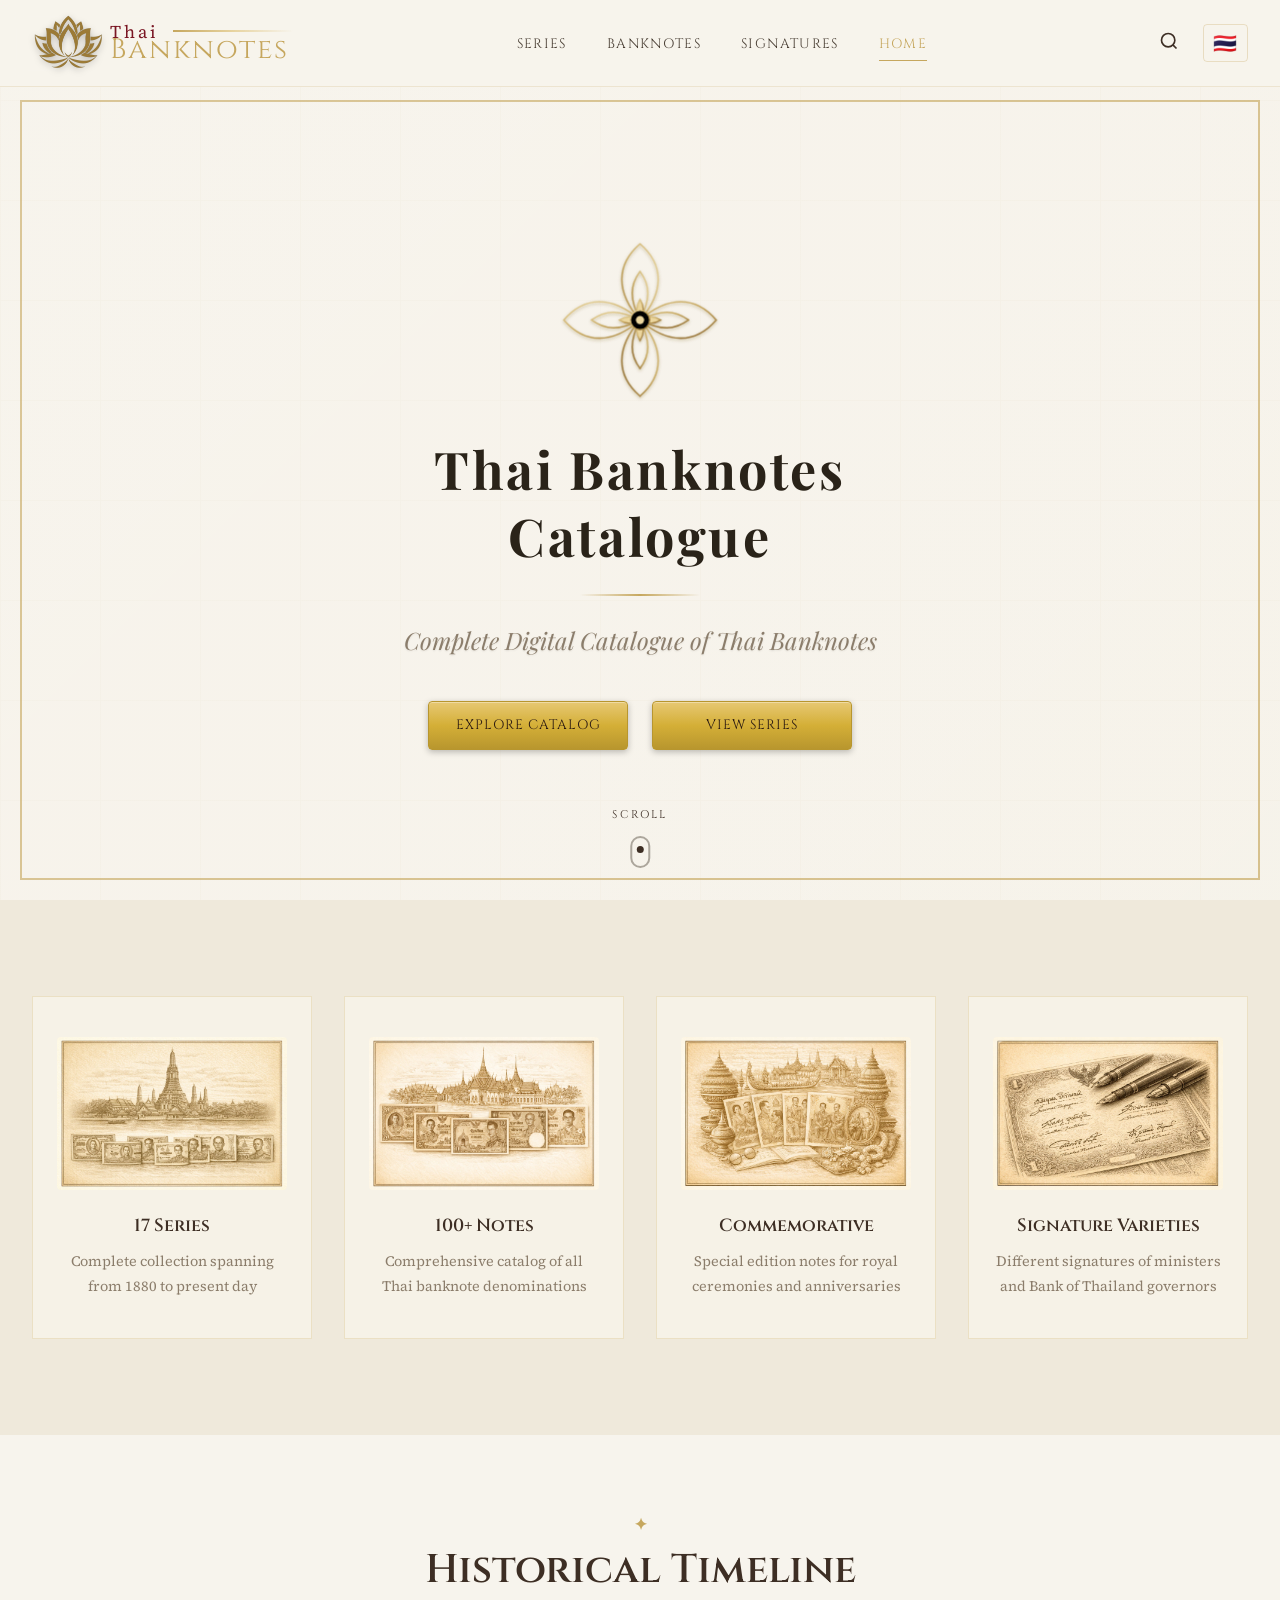
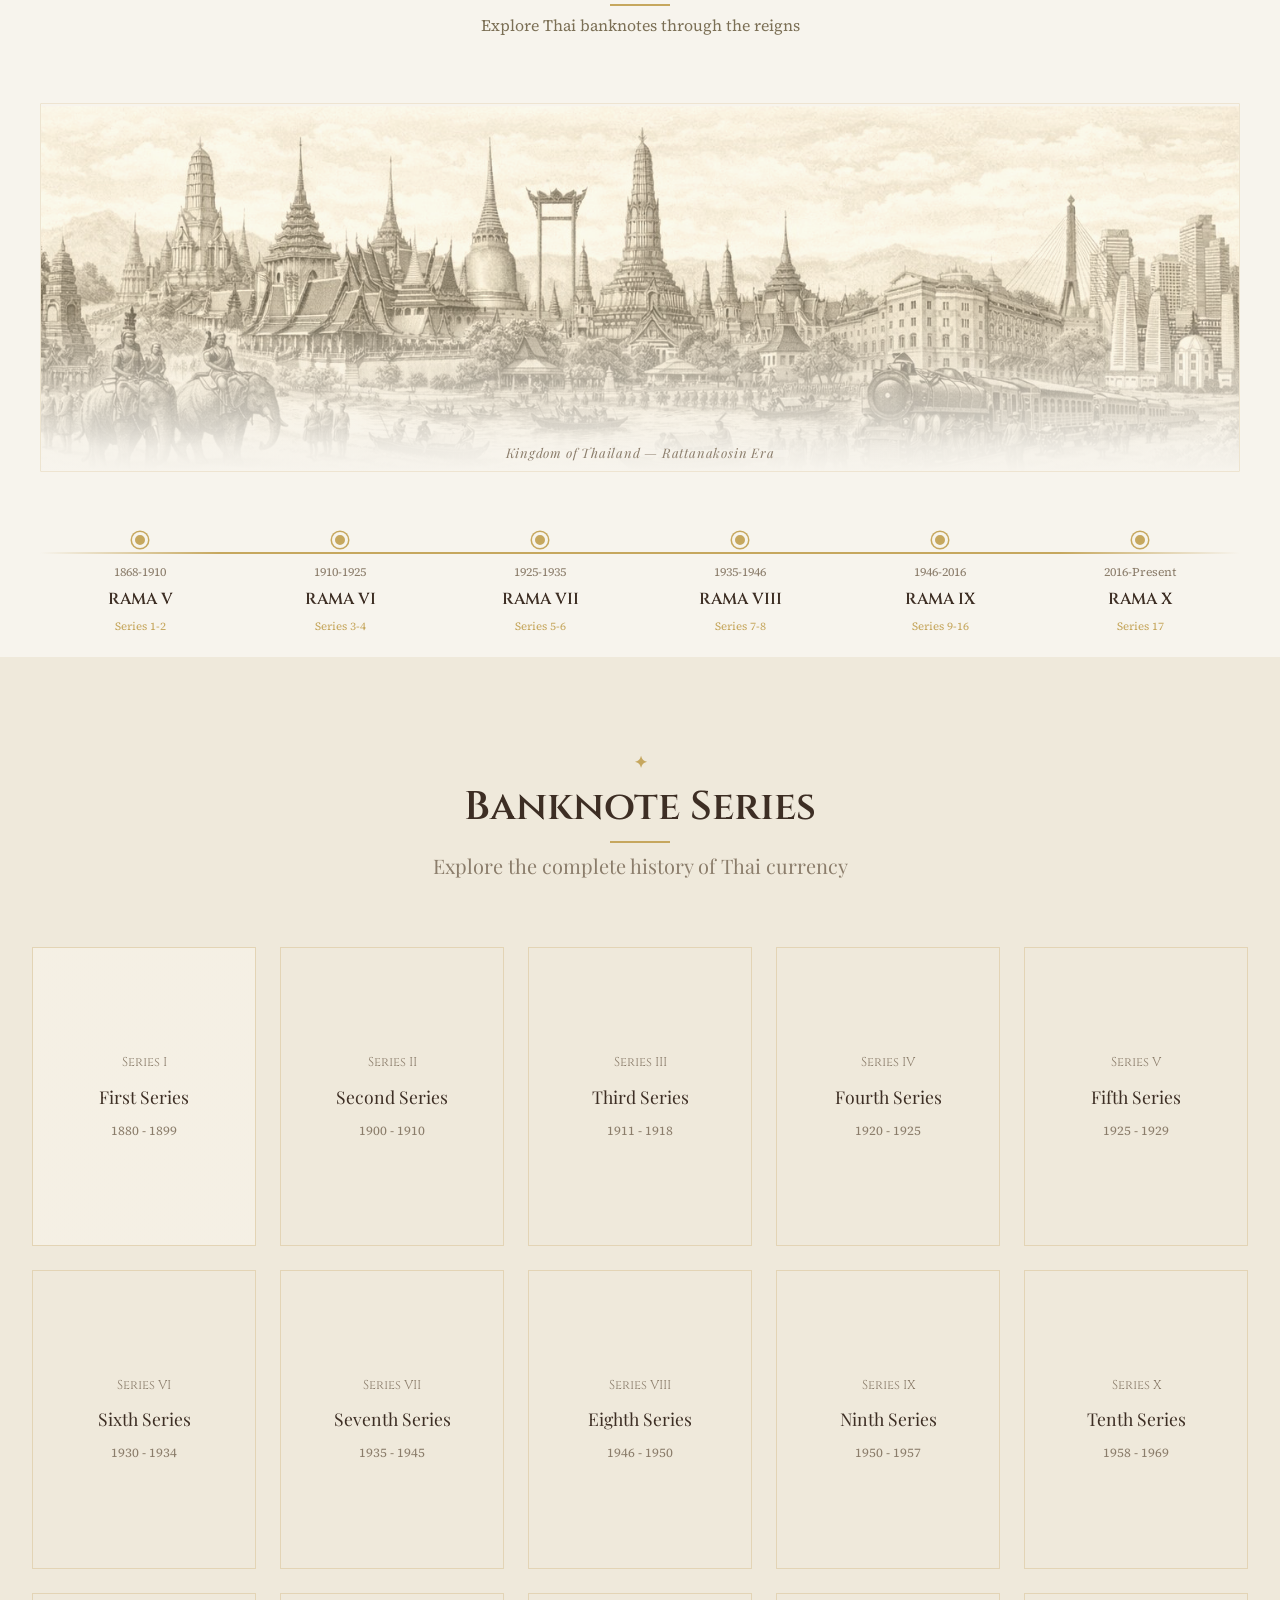
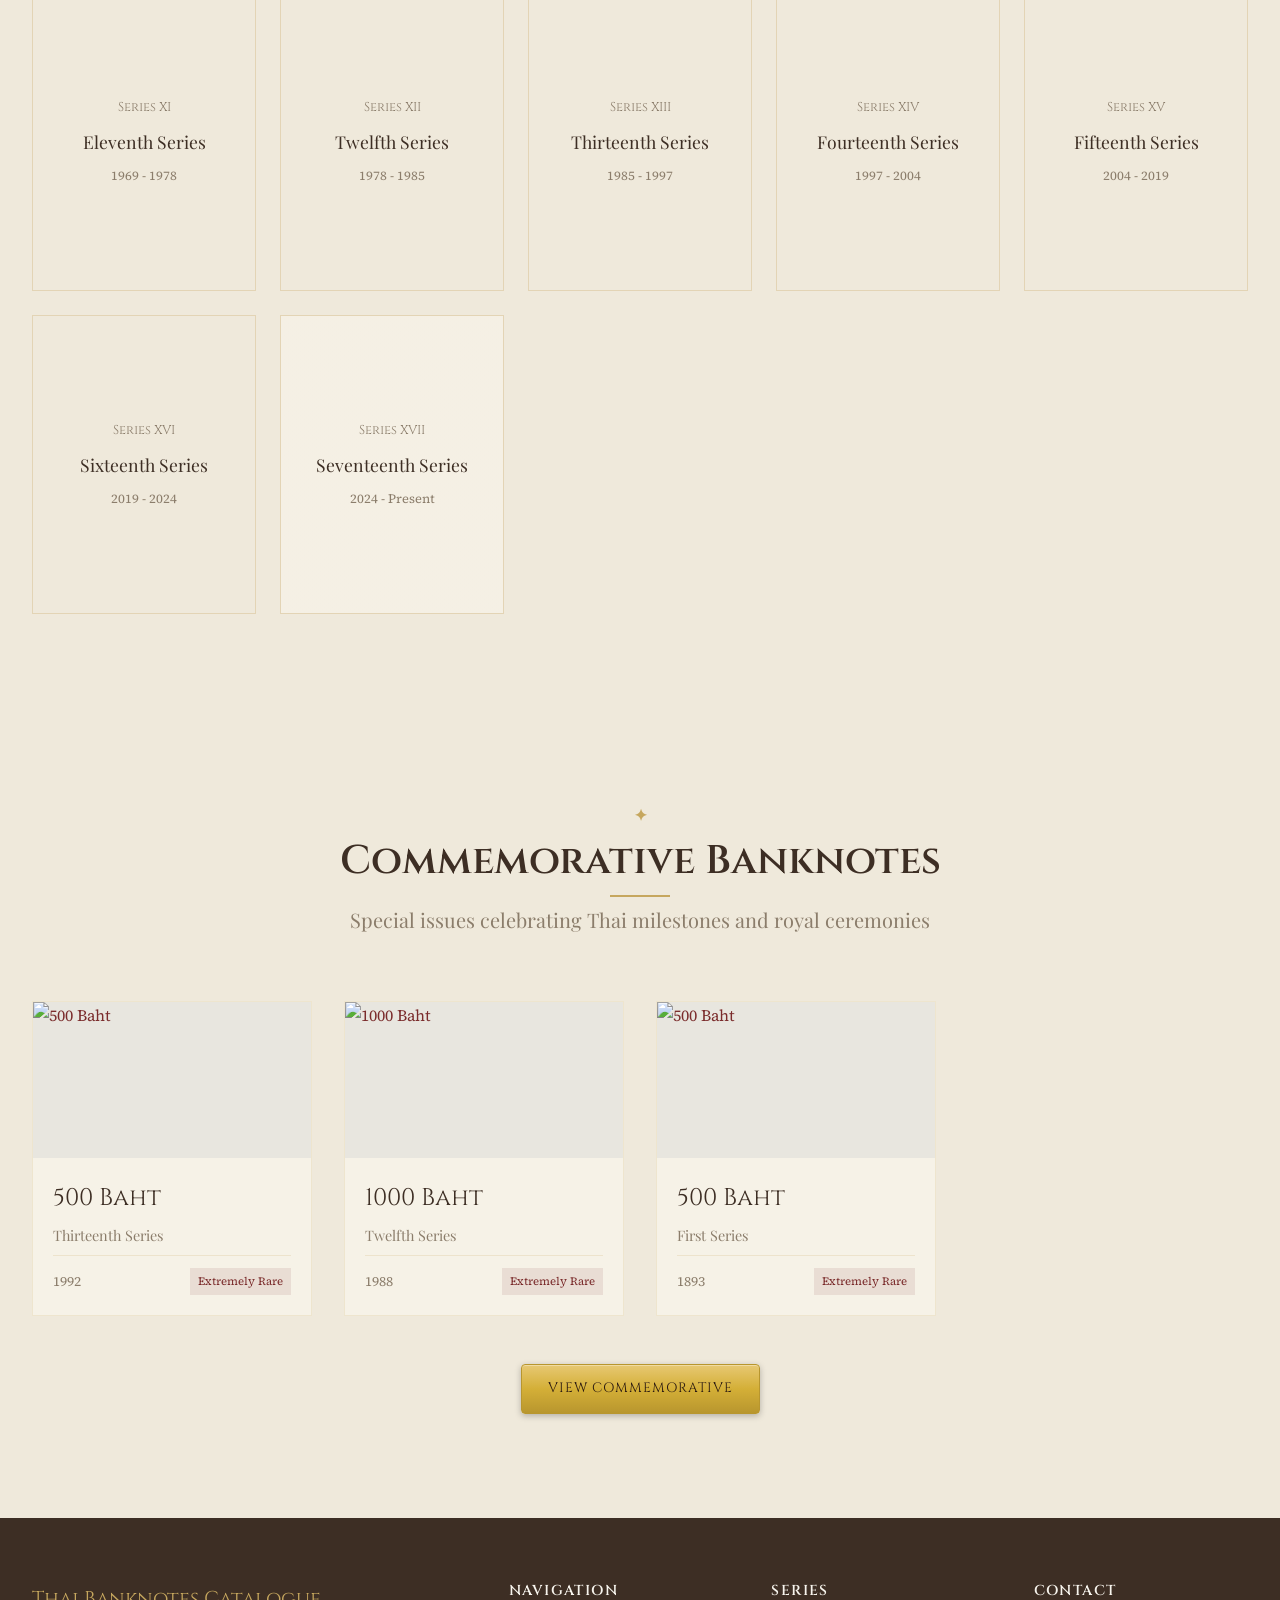
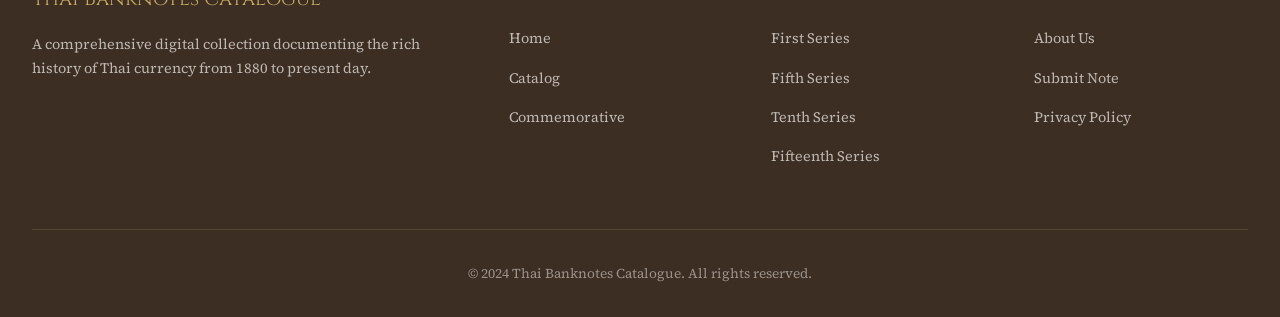
==== index.html @ c22a2160 "first commit" ====
<!DOCTYPE html>
<html lang="en">
<head>
  <meta charset="UTF-8">
  <meta name="viewport" content="width=device-width, initial-scale=1.0">
  <title>Thai Banknotes Catalogue | Premium Digital Collection</title>
  <meta name="description" content="Complete digital catalogue of Thai banknotes - from First Series to present. Museum-quality collection for collectors and enthusiasts.">
  
  <link rel="preconnect" href="https://fonts.googleapis.com">
  <link rel="preconnect" href="https://fonts.gstatic.com" crossorigin>
  <link href="https://fonts.googleapis.com/css2?family=Cinzel:wght@400;500;600;700&family=Playfair+Display:ital,wght@0,400;0,600;0,700;1,400&family=Source+Serif+Pro:wght@400;600&display=swap" rel="stylesheet">
  
  <link rel="stylesheet" href="css/main.css">
  <link rel="stylesheet" href="css/upgrades.css">
</head>
<body>
  <!-- Header -->
  <header id="header">
    <nav class="navbar">
      <a href="index.html" class="navbar__logo">
        <div class="brand">
          <img src="assets/images/lotus-logo.png" class="logo-img" alt="Thai Banknotes">
          <div class="logo-text">
            <div class="brand-top">
              <span>Thai</span>
              <span class="brand-line"></span>
            </div>
            <div class="brand-bottom">Banknotes</div>
          </div>
        </div>
      </a>
      <ul class="navbar__nav">
        <li><a href="catalog.html" class="navbar__link">Series</a></li>
        <li><a href="catalog.html" class="navbar__link">Banknotes</a></li>
        <li><a href="signature.html" class="navbar__link">Signatures</a></li>
        <li><a href="index.html" class="navbar__link active">Home</a></li>
      </ul>
      <div class="navbar__actions">
        <button class="navbar__search" id="searchBtn" aria-label="Search">
          <svg width="20" height="20" viewBox="0 0 24 24" fill="none" stroke="currentColor" stroke-width="2">
            <circle cx="11" cy="11" r="8"></circle>
            <path d="m21 21-4.35-4.35"></path>
          </svg>
        </button>
        <button class="navbar__lang" aria-label="Language">
          <span>🇹🇭</span>
        </button>
        <button class="navbar__hamburger" id="hamburger" aria-label="Menu">
          <span></span>
          <span></span>
          <span></span>
        </button>
      </div>
    </nav>
  </header>

  <!-- Hero Section -->
  <section class="hero">
    <div class="hero__border"></div>
    <div class="hero__pattern"></div>
    <div class="hero__overlay"></div>
    
    <div class="hero__content">
      <div class="hero__crown">
        <svg width="200" height="200" viewBox="0 0 260 260" xmlns="http://www.w3.org/2000/svg">

<defs>

<linearGradient id="gold" x1="0%" y1="0%" x2="100%" y2="100%">
<stop offset="0%" stop-color="#E6D29A"/>
<stop offset="50%" stop-color="#C6A75E"/>
<stop offset="100%" stop-color="#8E6A2F"/>
</linearGradient>

<filter id="shadow">
<feDropShadow dx="0" dy="2" stdDeviation="2" flood-color="#6d5220" flood-opacity="0.35"/>
</filter>

<style>
.orn{
stroke:url(#gold);
stroke-width:2.2;
fill:none;
stroke-linecap:round;
}

.petal{
stroke:url(#gold);
stroke-width:1.8;
fill:#EBD69F;
}
</style>

</defs>

<g filter="url(#shadow)">

<!-- горизонтальный орнамент -->
<g class="orn">

<path d="M20 130
C50 95 90 95 130 130
C170 165 210 165 240 130"/>

<path d="M20 130
C50 165 90 165 130 130
C170 95 210 95 240 130"/>

<path d="M60 130
C80 115 100 115 130 130
C160 145 180 145 200 130"/>

<path d="M60 130
C80 145 100 145 130 130
C160 115 180 115 200 130"/>

</g>

<!-- вертикальный орнамент -->
<g class="orn" transform="rotate(90 130 130)">

<path d="M20 130
C50 95 90 95 130 130
C170 165 210 165 240 130"/>

<path d="M20 130
C50 165 90 165 130 130
C170 95 210 95 240 130"/>

<path d="M60 130
C80 115 100 115 130 130
C160 145 180 145 200 130"/>

<path d="M60 130
C80 145 100 145 130 130
C160 115 180 115 200 130"/>

</g>

<!-- лепестки -->
<g class="petal">

<!-- верх -->
<path d="M130 100
C124 110 124 120 130 128
C136 120 136 110 130 100Z"/>

<!-- низ -->
<path d="M130 160
C124 150 124 140 130 132
C136 140 136 150 130 160Z"/>

<!-- левый -->
<path d="M100 130
C110 124 120 124 128 130
C120 136 110 136 100 130Z"/>

<!-- правый -->
<path d="M160 130
C150 124 140 124 132 130
C140 136 150 136 160 130Z"/>

</g>

<!-- центральный медальон -->
<circle cx="130" cy="130" r="14" stroke="url(#gold)" stroke-width="2"/>
<circle cx="130" cy="130" r="6" fill="#EBD69F"/>

</g>

</svg>
      </div>
      <h1 class="hero__title">Thai Banknotes<br>Catalogue</h1>
      <div class="hero__divider"></div>
      <p class="hero__subtitle">Complete Digital Catalogue of Thai Banknotes</p>
      <div class="hero__cta">
        <a href="catalog.html" class="btn">Explore Catalog</a>
        <a href="#series" class="btn">View Series</a>
      </div>
    </div>
    
    <div class="hero__scroll">
      <span>SCROLL</span>
      <div class="hero__scroll-dot"></div>
    </div>
  </section>

  <!-- Features Section -->
  <section class="features">
    <div class="container">
      <div class="features__grid">
        <div class="feature-card fade-in">
          <img src="assets/images/feature-series.png" alt="17 Series" class="feature-card__image">
          <h3 class="feature-card__title">17 Series</h3>
          <p class="feature-card__text">Complete collection spanning from 1880 to present day</p>
        </div>
        <div class="feature-card fade-in stagger-1">
          <img src="assets/images/feature-notes.png" alt="100+ Notes" class="feature-card__image">
          <h3 class="feature-card__title">100+ Notes</h3>
          <p class="feature-card__text">Comprehensive catalog of all Thai banknote denominations</p>
        </div>
        <div class="feature-card fade-in stagger-2">
          <img src="assets/images/feature-commemorative.png" alt="Commemorative" class="feature-card__image">
          <h3 class="feature-card__title">Commemorative</h3>
          <p class="feature-card__text">Special edition notes for royal ceremonies and anniversaries</p>
        </div>
        <div class="feature-card fade-in stagger-3">
          <img src="assets/images/feature-signature.png" alt="Signature Varieties" class="feature-card__image">
          <h3 class="feature-card__title">Signature Varieties</h3>
          <p class="feature-card__text">Different signatures of ministers and Bank of Thailand governors</p>
        </div>
      </div>
    </div>
  </section>

  <!-- Timeline Section -->
  <section class="timeline-section" id="timeline">
    <div class="container">
      <div class="section__header">
        <h2 class="section__title section__title--ornament">Historical Timeline</h2>
        <p class="timeline-subtitle">Explore Thai banknotes through the reigns</p>
      </div>
      
      <div class="timeline-wrapper">
        <div class="timeline-panorama">
          <img src="assets/images/timeline-panorama.png" alt="Historical panorama of Thailand">
          <div class="timeline-panorama__fade"></div>
          <p class="timeline-panorama__caption">Kingdom of Thailand — Rattanakosin Era</p>
        </div>
        
        <div class="timeline-box">
          <div class="timeline-line"></div>
          
          <div class="timeline-items">
            <a href="catalog.html?era=rama-v" class="timeline-era">
              <span class="timeline-dot"></span>
              <span class="timeline-years">1868-1910</span>
              <span class="timeline-title">RAMA V</span>
              <span class="timeline-series">Series 1-2</span>
            </a>
            <a href="catalog.html?era=rama-vi" class="timeline-era">
              <span class="timeline-dot"></span>
              <span class="timeline-years">1910-1925</span>
              <span class="timeline-title">RAMA VI</span>
              <span class="timeline-series">Series 3-4</span>
            </a>
            <a href="catalog.html?era=rama-vii" class="timeline-era">
              <span class="timeline-dot"></span>
              <span class="timeline-years">1925-1935</span>
              <span class="timeline-title">RAMA VII</span>
              <span class="timeline-series">Series 5-6</span>
            </a>
            <a href="catalog.html?era=rama-viii" class="timeline-era">
              <span class="timeline-dot"></span>
              <span class="timeline-years">1935-1946</span>
              <span class="timeline-title">RAMA VIII</span>
              <span class="timeline-series">Series 7-8</span>
            </a>
            <a href="catalog.html?era=rama-ix" class="timeline-era">
              <span class="timeline-dot"></span>
              <span class="timeline-years">1946-2016</span>
              <span class="timeline-title">RAMA IX</span>
              <span class="timeline-series">Series 9-16</span>
            </a>
            <a href="catalog.html?era=rama-x" class="timeline-era">
              <span class="timeline-dot"></span>
              <span class="timeline-years">2016-Present</span>
              <span class="timeline-title">RAMA X</span>
              <span class="timeline-series">Series 17</span>
            </a>
          </div>
        </div>
      </div>
    </div>
  </section>

  <!-- Series Section -->
  <section class="series-section" id="series">
    <div class="container">
      <div class="section__header">
        <h2 class="section__title section__title--ornament">Banknote Series</h2>
        <p class="section__subtitle">Explore the complete history of Thai currency</p>
      </div>
      
      <div class="series-grid">
        <a href="catalog.html?series=first" class="series-card series-i fade-in">
          <div class="series-card__number">Series I</div>
          <div class="series-card__title">First Series</div>
          <div class="series-card__year">1880 - 1899</div>
        </a>
        <a href="catalog.html?series=second" class="series-card series-ii fade-in stagger-1">
          <div class="series-card__number">Series II</div>
          <div class="series-card__title">Second Series</div>
          <div class="series-card__year">1900 - 1910</div>
        </a>
        <a href="catalog.html?series=third" class="series-card series-iii fade-in stagger-2">
          <div class="series-card__number">Series III</div>
          <div class="series-card__title">Third Series</div>
          <div class="series-card__year">1911 - 1918</div>
        </a>
        <a href="catalog.html?series=fourth" class="series-card series-iv fade-in stagger-3">
          <div class="series-card__number">Series IV</div>
          <div class="series-card__title">Fourth Series</div>
          <div class="series-card__year">1920 - 1925</div>
        </a>
        <a href="catalog.html?series=fifth" class="series-card series-v fade-in stagger-4">
          <div class="series-card__number">Series V</div>
          <div class="series-card__title">Fifth Series</div>
          <div class="series-card__year">1925 - 1929</div>
        </a>
        <a href="catalog.html?series=sixth" class="series-card series-vi fade-in">
          <div class="series-card__number">Series VI</div>
          <div class="series-card__title">Sixth Series</div>
          <div class="series-card__year">1930 - 1934</div>
        </a>
        <a href="catalog.html?series=seventh" class="series-card series-vii fade-in stagger-1">
          <div class="series-card__number">Series VII</div>
          <div class="series-card__title">Seventh Series</div>
          <div class="series-card__year">1935 - 1945</div>
        </a>
        <a href="catalog.html?series=eighth" class="series-card series-viii fade-in stagger-2">
          <div class="series-card__number">Series VIII</div>
          <div class="series-card__title">Eighth Series</div>
          <div class="series-card__year">1946 - 1950</div>
        </a>
        <a href="catalog.html?series=ninth" class="series-card series-ix fade-in stagger-3">
          <div class="series-card__number">Series IX</div>
          <div class="series-card__title">Ninth Series</div>
          <div class="series-card__year">1950 - 1957</div>
        </a>
        <a href="catalog.html?series=tenth" class="series-card series-x fade-in stagger-4">
          <div class="series-card__number">Series X</div>
          <div class="series-card__title">Tenth Series</div>
          <div class="series-card__year">1958 - 1969</div>
        </a>
        <a href="catalog.html?series=eleventh" class="series-card series-xi fade-in">
          <div class="series-card__number">Series XI</div>
          <div class="series-card__title">Eleventh Series</div>
          <div class="series-card__year">1969 - 1978</div>
        </a>
        <a href="catalog.html?series=twelfth" class="series-card series-xii fade-in stagger-1">
          <div class="series-card__number">Series XII</div>
          <div class="series-card__title">Twelfth Series</div>
          <div class="series-card__year">1978 - 1985</div>
        </a>
        <a href="catalog.html?series=thirteenth" class="series-card series-xiii fade-in stagger-2">
          <div class="series-card__number">Series XIII</div>
          <div class="series-card__title">Thirteenth Series</div>
          <div class="series-card__year">1985 - 1997</div>
        </a>
        <a href="catalog.html?series=fourteenth" class="series-card series-xiv fade-in stagger-3">
          <div class="series-card__number">Series XIV</div>
          <div class="series-card__title">Fourteenth Series</div>
          <div class="series-card__year">1997 - 2004</div>
        </a>
        <a href="catalog.html?series=fifteenth" class="series-card series-xv fade-in stagger-4">
          <div class="series-card__number">Series XV</div>
          <div class="series-card__title">Fifteenth Series</div>
          <div class="series-card__year">2004 - 2019</div>
        </a>
        <a href="catalog.html?series=sixteenth" class="series-card series-xvi fade-in">
          <div class="series-card__number">Series XVI</div>
          <div class="series-card__title">Sixteenth Series</div>
          <div class="series-card__year">2019 - 2024</div>
        </a>
        <a href="catalog.html?series=seventeenth" class="series-card series-xvii">
          <span class="series-roman">Series XVII</span>
          <span class="series-name">Seventeenth Series</span>
          <span class="series-years">2024 - Present</span>
        </a>
      </div>
    </div>
  </section>

  <!-- Commemorative Banknotes -->
  <section class="banknotes-section">
    <div class="container">
      <div class="section__header">
        <h2 class="section__title section__title--ornament">Commemorative Banknotes</h2>
        <p class="section__subtitle">Special issues celebrating Thai milestones and royal ceremonies</p>
      </div>
      
      <div class="banknote-grid">
        <a href="banknote-detail.html" class="banknote-card fade-in">
          <div class="banknote-card__image">
            <img src="https://placehold.co/400x225/7B2C2C/F7F4ED?text=500+Baht" alt="500 Baht">
            <div class="banknote-card__overlay"><span>View Details</span></div>
          </div>
          <div class="banknote-card__content">
            <div class="banknote-card__denomination">500 Baht</div>
            <div class="banknote-card__series">Thirteenth Series</div>
            <div class="banknote-card__meta">
              <span class="banknote-card__year">1992</span>
              <span class="banknote-card__rarity">Extremely Rare</span>
            </div>
          </div>
        </a>
        <a href="banknote-detail.html" class="banknote-card fade-in stagger-1">
          <div class="banknote-card__image">
            <img src="https://placehold.co/400x225/7B2C2C/F7F4ED?text=1000+Baht" alt="1000 Baht">
            <div class="banknote-card__overlay"><span>View Details</span></div>
          </div>
          <div class="banknote-card__content">
            <div class="banknote-card__denomination">1000 Baht</div>
            <div class="banknote-card__series">Twelfth Series</div>
            <div class="banknote-card__meta">
              <span class="banknote-card__year">1988</span>
              <span class="banknote-card__rarity">Extremely Rare</span>
            </div>
          </div>
        </a>
        <a href="banknote-detail.html" class="banknote-card fade-in stagger-2">
          <div class="banknote-card__image">
            <img src="https://placehold.co/400x225/7B2C2C/F7F4ED?text=500+Baht" alt="500 Baht">
            <div class="banknote-card__overlay"><span>View Details</span></div>
          </div>
          <div class="banknote-card__content">
            <div class="banknote-card__denomination">500 Baht</div>
            <div class="banknote-card__series">First Series</div>
            <div class="banknote-card__meta">
              <span class="banknote-card__year">1893</span>
              <span class="banknote-card__rarity">Extremely Rare</span>
            </div>
          </div>
        </a>
      </div>
      
      <div class="text-center mt-5">
        <a href="commemorative.html" class="btn">View Commemorative</a>
      </div>
    </div>
  </section>

  <!-- Footer -->
  <footer id="about">
    <div class="container">
      <div class="footer__grid">
        <div>
          <div class="footer__brand">Thai Banknotes Catalogue</div>
          <p class="footer__text">A comprehensive digital collection documenting the rich history of Thai currency from 1880 to present day.</p>
        </div>
        <div>
          <h4 class="footer__title">Navigation</h4>
          <ul class="footer__links">
            <li><a href="index.html">Home</a></li>
            <li><a href="catalog.html">Catalog</a></li>
            <li><a href="commemorative.html">Commemorative</a></li>
          </ul>
        </div>
        <div>
          <h4 class="footer__title">Series</h4>
          <ul class="footer__links">
            <li><a href="catalog.html?series=first">First Series</a></li>
            <li><a href="catalog.html?series=fifth">Fifth Series</a></li>
            <li><a href="catalog.html?series=tenth">Tenth Series</a></li>
            <li><a href="catalog.html?series=fifteenth">Fifteenth Series</a></li>
          </ul>
        </div>
        <div>
          <h4 class="footer__title">Contact</h4>
          <ul class="footer__links">
            <li><a href="#">About Us</a></li>
            <li><a href="#">Submit Note</a></li>
            <li><a href="#">Privacy Policy</a></li>
          </ul>
        </div>
      </div>
      <div class="footer__bottom">
        <p>© 2024 Thai Banknotes Catalogue. All rights reserved.</p>
      </div>
    </div>
  </footer>

  <!-- Search Overlay -->
  <div class="search-overlay" id="searchOverlay">
    <button class="search-close" id="searchClose">&times;</button>
    <div class="search-box">
      <input type="text" class="search-box__input" id="searchInput" placeholder="Search banknotes...">
      <div class="search-results" id="searchResults"></div>
    </div>
  </div>

  <script src="js/api.js"></script>
  <script src="js/filters.js"></script>
  <script src="js/main.js"></script>
</body>
</html>
---- css/main.css ----
:root {
  --bg-archive: #efe9db;
  --bg-page: #f6f2e7;
  --gold: #C6A75E;
  --burgundy: #7B2C2C;
  --brown: #5A4632;
  --dark-brown: #3D2E24;
  --text-dark: #4B4035;
  --text-light: #F7F4ED;
  --text-muted: #8B7D6B;
  --sepia: #7a5c32;
  
  /* Hero gradient settings */
  --hero-gradient-start: rgba(239, 233, 219, 0.5);
  --hero-gradient-end: rgba(246, 242, 231, 0.9);
  --hero-gradient-angle: 135deg;
  --cream: #f6f2e7;
  --parchment: #efe9db;
}

* { box-sizing: border-box; margin: 0; padding: 0; }

html { scroll-behavior: smooth; }

body {
  font-family: 'Source Serif Pro', Georgia, serif;
  font-size: 16px;
  line-height: 1.7;
  color: var(--text-dark);
  background-color: #efe9db;
  background-image: url("/frontend/textures/thai-banknotes-paper-texture.png");
  background-size: 1200px;
  background-repeat: repeat;
  min-height: 100vh;
}

h1, h2, h3, h4, h5, h6 {
  font-family: 'Cinzel', 'Playfair Display', serif;
  font-weight: 600;
  line-height: 1.3;
  color: var(--dark-brown);
}

h1 { font-size: 3.5rem; }
h2 { font-size: 2.5rem; }
h3 { font-size: 1.75rem; }

a { color: var(--burgundy); text-decoration: none; transition: color 0.3s ease; }
a:hover { color: var(--gold); }

.container {
  max-width: 1400px;
  margin: 0 auto;
  padding: 0 2rem;
}

/* Content page effect - makes content stand out like a book page */
.content-page {
  background-color: #f6f2e7;
  border: 1px solid rgba(198, 167, 94, 0.15);
  box-shadow: 
    0 1px 3px rgba(0, 0, 0, 0.05),
    0 4px 12px rgba(0, 0, 0, 0.03);
}

.btn { 
  display: inline-block;
  padding: 12px 26px;
  font-family: 'Cinzel', serif;
  font-size: 0.85rem;
  letter-spacing: 1px;
  text-transform: uppercase;
  border: 1px solid #B8962E;
  border-radius: 4px;
  background: linear-gradient(
    180deg,
    #E7C873 0%,
    #D4AF37 50%,
    #B8962E 100%
  );
  color: #2B1A12;
  cursor: pointer;
  transition: color 0.3s ease;
  position: relative;
  overflow: hidden;
  z-index: 1;
  text-align: center;
  text-decoration: none;
  box-shadow: 
    0 2px 6px rgba(0,0,0,0.25),
    inset 0 1px 0 rgba(255,255,255,0.35);
}

.btn::before {
  content: '';
  position: absolute;
  top: 0;
  left: -100%;
  width: 100%;
  height: 100%;
  background: #6E0F1A;
  transition: left 0.3s ease;
  z-index: -1;
}

.btn:hover { 
  color: #F5E7C5;
}

.btn:hover::before {
  left: 0;
}

/* Button variants - unified style */
.btn--primary,
.btn--burgundy,
.btn--outline {
  background: linear-gradient(
    180deg,
    #E7C873 0%,
    #D4AF37 50%,
    #B8962E 100%
  );
  border: 1px solid #B8962E;
  color: #2B1A12;
}

.btn--primary:hover,
.btn--burgundy:hover,
.btn--outline:hover {
  color: #F5E7C5;
}

.section { padding: 6rem 0; }

.section__header { text-align: center; margin-bottom: 4rem; }

.section__title {
  position: relative;
  display: inline-block;
  margin-bottom: 1rem;
}

.section__title::after {
  content: '';
  position: absolute;
  bottom: -10px;
  left: 50%;
  transform: translateX(-50%);
  width: 60px;
  height: 2px;
  background: var(--gold);
}

.section__title--ornament::before {
  content: '✦';
  display: block;
  font-size: 1rem;
  color: var(--gold);
  margin-bottom: 0.5rem;
}

.section__subtitle {
  font-family: 'Playfair Display', serif;
  font-size: 1.25rem;
  color: var(--text-muted);
}

/* Header */
header {
  position: fixed;
  top: 0;
  left: 0;
  right: 0;
  z-index: 1000;
  background: rgba(247, 244, 237, 0.95);
  backdrop-filter: blur(10px);
  border-bottom: 1px solid rgba(198, 167, 94, 0.2);
  transition: all 0.3s ease;
}

header.scrolled { box-shadow: 0 2px 20px rgba(90, 70, 50, 0.1); }

.navbar {
  display: flex;
  justify-content: space-between;
  align-items: center;
  padding: 1rem 2rem;
  max-width: 1400px;
  margin: 0 auto;
}

.brand {
  display: flex;
  align-items: center;
  gap: 6px;
  white-space: nowrap;
}

.navbar__logo {
  display: flex;
  justify-content: center;
  align-items: center;
  gap: 10px;
  text-decoration: none;
}

.logo-img {
  width: 72px;
  height: auto;
  flex-shrink: 0;
  margin-top: -3px;
  filter: drop-shadow(0 2px 3px rgba(0,0,0,0.25));
}

.logo-text {
  display: flex;
  flex-direction: column;
  line-height: 0.95;
  min-width: 0;
}

.brand-top {
  display: flex;
  align-items: center;
  gap: 14px;
  white-space: nowrap;
}

.brand-top span {
  font-size: 18px;
  letter-spacing: 3px;
  color: #7A1623;
}

.brand-line {
  display: block;
  width: 120px;
  height: 2px;
  background: linear-gradient(
    90deg,
    #C6A75E,
    #E7D39F,
    rgba(231,211,159,0)
  );
}

.brand-bottom {
  font-family: 'Cinzel', serif;
  font-size: 28px;
  letter-spacing: 2px;
  color: #C6A75E;
  white-space: nowrap;
  margin-top: -3px;
}

.navbar__nav {
  display: flex;
  gap: 2.5rem;
  list-style: none;
}

.navbar__link {
  font-family: 'Cinzel', serif;
  font-size: 0.85rem;
  letter-spacing: 0.1em;
  text-transform: uppercase;
  color: var(--text-dark);
  position: relative;
  padding: 0.5rem 0;
}

.navbar__link::after {
  content: '';
  position: absolute;
  bottom: 0;
  left: 0;
  width: 0;
  height: 1px;
  background: var(--gold);
  transition: width 0.3s ease;
}

.navbar__link:hover::after,
.navbar__link.active::after { width: 100%; }
.navbar__link.active { color: var(--gold); }

.navbar__actions { display: flex; align-items: center; gap: 1rem; }

.navbar__search {
  background: none;
  border: none;
  cursor: pointer;
  padding: 0.5rem;
  color: var(--dark-brown);
  font-size: 1.2rem;
  transition: color 0.3s ease;
}

.navbar__search:hover { color: var(--gold); }

.navbar__lang {
  background: none;
  border: 1px solid rgba(198, 167, 94, 0.3);
  border-radius: 4px;
  padding: 0.4rem 0.6rem;
  font-size: 1.2rem;
  cursor: pointer;
  transition: all 0.3s ease;
}

.navbar__lang:hover {
  border-color: var(--gold);
  background: rgba(198, 167, 94, 0.1);
}

.navbar__hamburger {
  display: none;
  flex-direction: column;
  gap: 5px;
  background: none;
  border: none;
  cursor: pointer;
  padding: 0.5rem;
}

.navbar__hamburger span {
  width: 24px;
  height: 2px;
  background: var(--dark-brown);
  transition: all 0.3s ease;
}

/* Hero */
.hero {
  position: relative;
  min-height: 100vh;
  display: flex;
  align-items: center;
  justify-content: center;
  background: #F7F4ED;
  overflow: visible;
  padding-top: 80px;
}

.hero__border {
  position: absolute;
  top: 100px;
  left: 20px;
  right: 20px;
  bottom: 20px;
  border: 2px solid rgba(198, 167, 94, 0.7);
  pointer-events: none;
}

.hero::before {
  content: "";
  position: absolute;
  inset: 0;
  background:
    linear-gradient(rgba(198, 167, 94, 0.08), rgba(198, 167, 94, 0.08)),
    url("../grand-palace-engraving.png") center/cover no-repeat;
  opacity: 0.32;
  pointer-events: none;
}

.hero__pattern {
  position: absolute;
  inset: 0;
  background-image: 
    linear-gradient(var(--gold) 1px, transparent 1px),
    linear-gradient(90deg, var(--gold) 1px, transparent 1px);
  background-size: 100px 100px;
  opacity: 0.03;
}

.hero__overlay {
  position: absolute;
  inset: 0;
  background: linear-gradient(135deg, rgba(255,255,255,0.15) 0%, rgba(255,255,255,0.05) 100%);
  z-index: 0;
}

.hero__content {
  position: relative;
  z-index: 2;
  text-align: center;
  max-width: 800px;
  padding: 2rem;
}

.hero__crown {
  color: var(--gold);
  margin-bottom: 1rem;
  opacity: 0;
  animation: fadeInDown 1s ease forwards;
}

.hero__crown svg {
  width: 180px;
  height: 180px;
}

.hero__title {
  font-family: 'Playfair Display', serif;
  font-size: 52px;
  font-weight: 700;
  color: #2a2319;
  margin-bottom: 1rem;
  letter-spacing: 0.05em;
  opacity: 0;
  animation: fadeInUp 1s ease 0.3s forwards;
}

.hero__divider {
  width: 120px;
  height: 2px;
  background: linear-gradient(90deg, transparent, var(--gold), transparent);
  margin: 1.5rem auto;
  opacity: 0;
  animation: fadeIn 1s ease 0.6s forwards;
}

.hero__subtitle {
  font-family: 'Playfair Display', serif;
  font-size: 1.5rem;
  color: var(--text-muted);
  margin-bottom: 2.5rem;
  font-style: italic;
  text-shadow: 0 1px 2px rgba(0, 0, 0, 0.1);
  opacity: 0;
  animation: fadeInUp 1s ease 0.5s forwards;
}

.hero__cta {
  display: flex;
  gap: 1.5rem;
  justify-content: center;
  flex-wrap: wrap;
  opacity: 0;
  animation: fadeInUp 1s ease 0.8s forwards;
}

.hero__cta .btn {
  min-width: 200px;
}

.hero__scroll {
  position: absolute;
  bottom: 2rem;
  left: 50%;
  transform: translateX(-50%);
  display: flex;
  flex-direction: column;
  align-items: center;
  gap: 0.75rem;
  color: var(--dark-brown);
  font-family: 'Cinzel', serif;
  font-size: 0.7rem;
  letter-spacing: 0.2em;
  text-transform: uppercase;
  opacity: 0;
  animation: fadeIn 1s ease 1.2s forwards;
}

.hero__scroll-dot {
  width: 20px;
  height: 32px;
  border-radius: 999px;
  border: 2px solid rgba(59, 49, 38, 0.4);
  position: relative;
}

.hero__scroll-dot::after {
  content: "";
  position: absolute;
  left: 50%;
  top: 8px;
  width: 7px;
  height: 7px;
  transform: translateX(-50%);
  border-radius: 50%;
  background: var(--dark-brown);
  animation: scrollDot 1.35s cubic-bezier(0.22, 1, 0.36, 1) infinite;
}

@keyframes scrollDot {
  0% { transform: translateX(-50%) translateY(0); opacity: 1; }
  100% { transform: translateX(-50%) translateY(12px); opacity: 0; }
}

@keyframes fadeIn { from { opacity: 0; } to { opacity: 1; } }
@keyframes fadeInUp { from { opacity: 0; transform: translateY(30px); } to { opacity: 1; transform: translateY(0); } }
@keyframes fadeInDown { from { opacity: 0; transform: translateY(-30px); } to { opacity: 1; transform: translateY(0); } }
@keyframes scrollPulse { 0%, 100% { opacity: 0.3; } 50% { opacity: 1; } }

.features { padding: 6rem 0; background: #efe9db; }
.features__grid { display: grid; grid-template-columns: repeat(4, 1fr); gap: 2rem; }

.feature-card { 
  text-align: center; 
  padding: 2.5rem 1.5rem; 
  background: #f6f2e7; 
  border: 1px solid rgba(198, 167, 94, 0.25); 
  transition: all 0.4s ease; 
  position: relative;
}
.feature-card::before {
  content: '';
  position: absolute;
  inset: 8px;
  border: 1px solid rgba(198, 167, 94, 0.1);
  pointer-events: none;
  opacity: 0;
  transition: opacity 0.4s ease;
}
.feature-card:hover {
  border-color: var(--gold);
  box-shadow: 0 15px 40px rgba(90, 70, 50, 0.12);
}
.feature-card:hover::before { opacity: 1; }
.feature-card__icon { font-size: 2.5rem; color: var(--burgundy); margin-bottom: 1.5rem; }
.feature-card__image { width: 100%; height: auto; object-fit: contain; margin-bottom: 1rem; border-radius: 4px; }
.feature-card__title { font-family: 'Cinzel', serif; font-size: 1.1rem; margin-bottom: 0.75rem; color: var(--dark-brown); }
.feature-card__text { font-size: 0.9rem; color: var(--text-muted); }

.timeline-section { 
  text-align: center;
  padding-top: 80px;
  position: relative;
  background: #F7F4ED;
}

.timeline-subtitle {
  margin-bottom: 18px;
  color: #7b6f55;
}

.timeline-wrapper {
  max-width: 1200px;
  margin: 0 auto;
}

.timeline-panorama {
  width: 100%;
  margin: 18px auto 38px;
  position: relative;
}

.timeline-panorama::after {
  display: none;
}

.timeline-panorama img {
  width: min(100%, 1400px);
  height: auto;
  display: block;
  opacity: 0.75;
  filter: sepia(.12) contrast(0.96) brightness(1.01);
}

.timeline-box {
  display: flex;
  justify-content: space-between;
  position: relative;
  background: transparent;
  padding: 0;
  border: none;
}

.timeline-line {
  position: absolute;
  top: 40px;
  left: 0;
  right: 0;
  height: 2px;
  background: linear-gradient(90deg, transparent, var(--gold) 15%, var(--gold) 85%, transparent);
  z-index: 0;
}

.timeline-items {
  display: flex;
  justify-content: space-between;
  width: 100%;
  position: relative;
  z-index: 1;
}

.timeline-era {
  flex: 1;
  display: flex;
  flex-direction: column;
  align-items: center;
  padding: 20px 10px;
  text-decoration: none;
  transition: transform .25s ease, color .25s ease;
  position: relative;
}

.timeline-dot {
  width: 16px;
  height: 16px;
  background: var(--gold);
  border-radius: 50%;
  border: 3px solid #F7F4ED;
  box-shadow: 0 0 0 1.5px var(--gold);
  margin-bottom: 14px;
  transition: all 0.3s ease;
}

.timeline-years {
  font-size: 0.75rem;
  color: var(--text-muted);
  margin-bottom: 4px;
}

.timeline-title {
  font-family: 'Cinzel', serif;
  font-size: 1rem;
  color: var(--dark-brown);
  font-weight: 600;
  margin-bottom: 4px;
}

.timeline-series {
  font-size: 0.7rem;
  color: var(--gold);
}

.timeline-era:hover {
  transform: translateY(-4px);
}

.timeline-era:hover .timeline-dot {
  transform: scale(1.22);
  box-shadow: 0 0 0 8px rgba(198,167,94,.15);
}

.timeline-era:hover .timeline-title {
  color: var(--gold);
}

.series-section { padding: 6rem 0; background: #efe9db; }
.series-grid { display: grid; grid-template-columns: repeat(5, 1fr); gap: 1.5rem; }
.series-card { 
  aspect-ratio: 3/4; 
  display: flex; 
  flex-direction: column; 
  justify-content: center; 
  align-items: center; 
  padding: 1.5rem; 
  background: #f6f2e7; 
  border: 1px solid rgba(198, 167, 94, 0.3); 
  text-align: center; 
  transition: all 0.4s ease; 
  position: relative; 
  overflow: hidden; 
}

.series-card[class*="series-"] {
  background: transparent;
}

.series-card[class*="series-"] > * {
  position: relative;
  z-index: 1;
}
.series-card::before { content: ''; position: absolute; top: 0; left: 0; right: 0; height: 3px; background: linear-gradient(90deg, var(--gold), var(--burgundy)); transform: scaleX(0); transition: transform 0.4s ease; }
.series-card:hover { transform: translateY(-5px); border-color: var(--gold); box-shadow: 0 15px 40px rgba(90, 70, 50, 0.15); }
.series-card:hover::before { transform: scaleX(1); }
.series-card__number { font-family: 'Cinzel', serif; font-size: 0.8rem; color: var(--text-muted); margin-bottom: 0.5rem; }
.series-card__title { font-family: 'Playfair Display', serif; font-size: 1.1rem; color: var(--dark-brown); }
.series-card__year { font-size: 0.8rem; color: var(--text-muted); margin-top: 0.5rem; }

/* Series Card with Background - Applied to all series */
.series-card--bg {
  position: relative;
  overflow: hidden;
  background: #f6f2e7;
}

.series-card--bg::after {
  content: "";
  position: absolute;
  inset: 0;
  background:
    linear-gradient(rgba(246, 242, 231, 0.78), rgba(246, 242, 231, 0.78)),
    url("../series-xvii-bg.png") center/cover no-repeat;
  opacity: 0.9;
  pointer-events: none;
  transition: all 0.4s ease;
  z-index: 0;
}

.series-card--bg:hover::after {
  background:
    linear-gradient(rgba(246, 242, 231, 0.6), rgba(246, 242, 231, 0.6)),
    url("../series-xvii-bg-hover.png") center/cover no-repeat;
}

.series-card--bg > * {
  position: relative;
  z-index: 1;
}

/* Series I */
.series-card.series-i::after {
  content: "";
  position: absolute;
  inset: 0;
  background:
    linear-gradient(rgba(246, 242, 231, 0.78), rgba(246, 242, 231, 0.78)),
    url("../series-i-bg.png") center/cover no-repeat;
  z-index: 0;
}
.series-card.series-i:hover::after {
  background:
    linear-gradient(rgba(246, 242, 231, 0.6), rgba(246, 242, 231, 0.6)),
    url("../series-i-bg-hover.png") center/cover no-repeat;
}

/* Series II */
.series-card.series-ii::after {
  background:
    linear-gradient(rgba(246, 242, 231, 0.78), rgba(246, 242, 231, 0.78)),
    url("../series-ii-bg.png") center/cover no-repeat;
}
.series-card.series-ii:hover::after {
  background:
    linear-gradient(rgba(246, 242, 231, 0.6), rgba(246, 242, 231, 0.6)),
    url("../series-ii-bg-hover.png") center/cover no-repeat;
}

/* Series III */
.series-card.series-iii::after {
  background:
    linear-gradient(rgba(246, 242, 231, 0.78), rgba(246, 242, 231, 0.78)),
    url("../series-iii-bg.png") center/cover no-repeat;
}
.series-card.series-iii:hover::after {
  background:
    linear-gradient(rgba(246, 242, 231, 0.6), rgba(246, 242, 231, 0.6)),
    url("../series-iii-bg-hover.png") center/cover no-repeat;
}

/* Series IV */
.series-card.series-iv::after {
  background:
    linear-gradient(rgba(246, 242, 231, 0.78), rgba(246, 242, 231, 0.78)),
    url("../series-iv-bg.png") center/cover no-repeat;
}
.series-card.series-iv:hover::after {
  background:
    linear-gradient(rgba(246, 242, 231, 0.6), rgba(246, 242, 231, 0.6)),
    url("../series-iv-bg-hover.png") center/cover no-repeat;
}

/* Series V */
.series-card.series-v::after {
  background:
    linear-gradient(rgba(246, 242, 231, 0.78), rgba(246, 242, 231, 0.78)),
    url("../series-v-bg.png") center/cover no-repeat;
}
.series-card.series-v:hover::after {
  background:
    linear-gradient(rgba(246, 242, 231, 0.6), rgba(246, 242, 231, 0.6)),
    url("../series-v-bg-hover.png") center/cover no-repeat;
}

/* Series VI */
.series-card.series-vi::after {
  background:
    linear-gradient(rgba(246, 242, 231, 0.78), rgba(246, 242, 231, 0.78)),
    url("../series-vi-bg.png") center/cover no-repeat;
}
.series-card.series-vi:hover::after {
  background:
    linear-gradient(rgba(246, 242, 231, 0.6), rgba(246, 242, 231, 0.6)),
    url("../series-vi-bg-hover.png") center/cover no-repeat;
}

/* Series VII */
.series-card.series-vii::after {
  background:
    linear-gradient(rgba(246, 242, 231, 0.78), rgba(246, 242, 231, 0.78)),
    url("../series-vii-bg.png") center/cover no-repeat;
}
.series-card.series-vii:hover::after {
  background:
    linear-gradient(rgba(246, 242, 231, 0.6), rgba(246, 242, 231, 0.6)),
    url("../series-vii-bg-hover.png") center/cover no-repeat;
}

/* Series VIII */
.series-card.series-viii::after {
  background:
    linear-gradient(rgba(246, 242, 231, 0.78), rgba(246, 242, 231, 0.78)),
    url("../series-viii-bg.png") center/cover no-repeat;
}
.series-card.series-viii:hover::after {
  background:
    linear-gradient(rgba(246, 242, 231, 0.6), rgba(246, 242, 231, 0.6)),
    url("../series-viii-bg-hover.png") center/cover no-repeat;
}

/* Series IX */
.series-card.series-ix::after {
  background:
    linear-gradient(rgba(246, 242, 231, 0.78), rgba(246, 242, 231, 0.78)),
    url("../series-ix-bg.png") center/cover no-repeat;
}
.series-card.series-ix:hover::after {
  background:
    linear-gradient(rgba(246, 242, 231, 0.6), rgba(246, 242, 231, 0.6)),
    url("../series-ix-bg-hover.png") center/cover no-repeat;
}

/* Series X */
.series-card.series-x::after {
  background:
    linear-gradient(rgba(246, 242, 231, 0.78), rgba(246, 242, 231, 0.78)),
    url("../series-x-bg.png") center/cover no-repeat;
}
.series-card.series-x:hover::after {
  background:
    linear-gradient(rgba(246, 242, 231, 0.6), rgba(246, 242, 231, 0.6)),
    url("../series-x-bg-hover.png") center/cover no-repeat;
}

/* Series XI */
.series-card.series-xi::after {
  background:
    linear-gradient(rgba(246, 242, 231, 0.78), rgba(246, 242, 231, 0.78)),
    url("../series-xi-bg.png") center/cover no-repeat;
}
.series-card.series-xi:hover::after {
  background:
    linear-gradient(rgba(246, 242, 231, 0.6), rgba(246, 242, 231, 0.6)),
    url("../series-xi-bg-hover.png") center/cover no-repeat;
}

/* Series XII */
.series-card.series-xii::after {
  background:
    linear-gradient(rgba(246, 242, 231, 0.78), rgba(246, 242, 231, 0.78)),
    url("../series-xii-bg.png") center/cover no-repeat;
}
.series-card.series-xii:hover::after {
  background:
    linear-gradient(rgba(246, 242, 231, 0.6), rgba(246, 242, 231, 0.6)),
    url("../series-xii-bg-hover.png") center/cover no-repeat;
}

/* Series XIII */
.series-card.series-xiii::after {
  background:
    linear-gradient(rgba(246, 242, 231, 0.78), rgba(246, 242, 231, 0.78)),
    url("../series-xiii-bg.png") center/cover no-repeat;
}
.series-card.series-xiii:hover::after {
  background:
    linear-gradient(rgba(246, 242, 231, 0.6), rgba(246, 242, 231, 0.6)),
    url("../series-xiii-bg-hover.png") center/cover no-repeat;
}

/* Series XIV */
.series-card.series-xiv::after {
  background:
    linear-gradient(rgba(246, 242, 231, 0.78), rgba(246, 242, 231, 0.78)),
    url("../series-xiv-bg.png") center/cover no-repeat;
}
.series-card.series-xiv:hover::after {
  background:
    linear-gradient(rgba(246, 242, 231, 0.6), rgba(246, 242, 231, 0.6)),
    url("../series-xiv-bg-hover.png") center/cover no-repeat;
}

/* Series XV */
.series-card.series-xv::after {
  background:
    linear-gradient(rgba(246, 242, 231, 0.78), rgba(246, 242, 231, 0.78)),
    url("../series-xv-bg.png") center/cover no-repeat;
}
.series-card.series-xv:hover::after {
  background:
    linear-gradient(rgba(246, 242, 231, 0.6), rgba(246, 242, 231, 0.6)),
    url("../series-xv-bg-hover.png") center/cover no-repeat;
}

/* Series XVI */
.series-card.series-xvi::after {
  background:
    linear-gradient(rgba(246, 242, 231, 0.78), rgba(246, 242, 231, 0.78)),
    url("../series-xvi-bg.png") center/cover no-repeat;
}
.series-card.series-xvi:hover::after {
  background:
    linear-gradient(rgba(246, 242, 231, 0.6), rgba(246, 242, 231, 0.6)),
    url("../series-xvi-bg-hover.png") center/cover no-repeat;
}

/* Series XVII */
.series-card.series-xvii::after {
  content: "";
  position: absolute;
  inset: 0;
  background:
    linear-gradient(rgba(246, 242, 231, 0.78), rgba(246, 242, 231, 0.78)),
    url("../series-xvii-bg.png") center/cover no-repeat;
  z-index: 0;
}
.series-card.series-xvii:hover::after {
  background:
    linear-gradient(rgba(246, 242, 231, 0.6), rgba(246, 242, 231, 0.6)),
    url("../series-xvii-bg-hover.png") center/cover no-repeat;
}

.series-roman {
  font-family: 'Cinzel', serif;
  font-size: 0.8rem;
  color: var(--text-muted);
  margin-bottom: 0.5rem;
}

.series-name {
  font-family: 'Playfair Display', serif;
  font-size: 1.1rem;
  color: var(--dark-brown);
}

.series-years {
  font-size: 0.8rem;
  color: var(--text-muted);
  margin-top: 0.5rem;
}

.banknotes-section { padding: 6rem 0; background: #efe9db; }
.banknote-grid { display: grid; grid-template-columns: repeat(4, 1fr); gap: 2rem; }
.banknote-card { 
  background: #f6f2e7; 
  border: 1px solid rgba(198, 167, 94, 0.3); 
  overflow: hidden; 
  transition: all 0.4s ease; 
  position: relative;
}
.banknote-card::before {
  content: '';
  position: absolute;
  inset: 6px;
  border: 1px solid rgba(198, 167, 94, 0.15);
  pointer-events: none;
  opacity: 0;
  transition: opacity 0.4s ease;
}
.banknote-card:hover { 
  transform: translateY(-4px); 
  box-shadow: 0 2px 8px rgba(59,49,38,0.15); 
  border-color: var(--gold); 
}
.banknote-card:hover::before { opacity: 1; }
.banknote-card__image { position: relative; aspect-ratio: 16/9; overflow: hidden; background: #E8E6DF; }
.banknote-card__image img { width: 100%; height: 100%; object-fit: cover; transition: transform 0.6s ease; }
.banknote-card:hover .banknote-card__image img { transform: scale(1.05); }
.banknote-card__overlay { position: absolute; inset: 0; background: rgba(61, 46, 36, 0.7); display: flex; align-items: center; justify-content: center; opacity: 0; transition: opacity 0.4s ease; }
.banknote-card:hover .banknote-card__overlay { opacity: 1; }
.banknote-card__overlay span {
  font-family: 'Cinzel', serif;
  font-size: 0.8rem;
  letter-spacing: 1px;
  text-transform: uppercase;
  padding: 12px 26px;
  border: 1px solid #B8962E;
  border-radius: 4px;
  background: linear-gradient(
    180deg,
    #E7C873 0%,
    #D4AF37 50%,
    #B8962E 100%
  );
  color: #2B1A12;
  box-shadow: 
    0 2px 6px rgba(0,0,0,0.25),
    inset 0 1px 0 rgba(255,255,255,0.35);
  position: relative;
  overflow: hidden;
  transition: color 0.3s ease;
}

.banknote-card__overlay span::before {
  content: '';
  position: absolute;
  top: 0;
  left: -100%;
  width: 100%;
  height: 100%;
  background: #6E0F1A;
  transition: left 0.3s ease;
  z-index: -1;
}

.banknote-card:hover .banknote-card__overlay span {
  color: #F5E7C5;
}

.banknote-card:hover .banknote-card__overlay span::before {
  left: 0;
}
.banknote-card__content { padding: 1.25rem; }
.banknote-card__denomination { font-family: 'Cinzel', serif; font-size: 1.5rem; color: var(--dark-brown); margin-bottom: 0.25rem; }
.banknote-card__series { font-family: 'Playfair Display', serif; font-size: 0.9rem; color: var(--text-muted); margin-bottom: 0.5rem; }
.banknote-card__meta { display: flex; justify-content: space-between; align-items: center; padding-top: 0.75rem; border-top: 1px solid rgba(198, 167, 94, 0.2); }
.banknote-card__year { font-size: 0.85rem; color: var(--text-muted); }
.banknote-card__rarity { font-size: 0.7rem; padding: 0.25rem 0.5rem; background: rgba(123, 44, 44, 0.1); color: var(--burgundy); }

.rare-section { background: linear-gradient(135deg, var(--dark-brown) 0%, var(--brown) 100%); padding: 6rem 0; position: relative; overflow: hidden; }
.rare-section::before { content: ''; position: absolute; inset: 0; background-image: linear-gradient(var(--gold) 1px, transparent 1px), linear-gradient(90deg, var(--gold) 1px, transparent 1px); background-size: 50px 50px; opacity: 0.05; }
.rare-section .section__title { color: var(--text-light); }
.rare-section .section__subtitle { color: rgba(247, 244, 237, 0.7); }
.rare-section .banknote-card { background: rgba(247, 244, 237, 0.05); border-color: rgba(198, 167, 94, 0.3); }
.rare-section .banknote-card__denomination { color: var(--text-light); }
.rare-section .banknote-card__series { color: rgba(247, 244, 237, 0.6); }
.rare-section .banknote-card__year { color: rgba(247, 244, 237, 0.5); }
.rare-section .banknote-card__meta { border-color: rgba(198, 167, 94, 0.2); }

.rare-section .btn {
  background: linear-gradient(
    180deg,
    #E7C873 0%,
    #D4AF37 50%,
    #B8962E 100%
  );
  border: 1px solid #B8962E;
  color: #2B1A12;
}

.rare-section .btn:hover {
  color: #F5E7C5;
}

footer { 
  background: var(--dark-brown); 
  color: var(--text-light); 
  padding: 4rem 0 2rem;
  position: relative;
}

footer::before {
  content: "";
  position: absolute;
  left: 50%;
  bottom: 20px;
  transform: translateX(-50%);
  width: 350px;
  height: 250px;
  background: url("/frontend/footer.png?v=20260316") no-repeat;
  background-size: contain;
  opacity: 0.25;
  pointer-events: none;
  z-index: 1;
}

.footer__grid {
  position: relative;
  z-index: 2;
}
.footer__grid { display: grid; grid-template-columns: 2fr 1fr 1fr 1fr; gap: 3rem; margin-bottom: 3rem; }
.footer__brand { font-family: 'Cinzel', serif; font-size: 1.25rem; margin-bottom: 1rem; color: var(--gold); }
.footer__text { color: rgba(247, 244, 237, 0.7); font-size: 0.9rem; }
.footer__title { font-family: 'Cinzel', serif; font-size: 0.9rem; letter-spacing: 0.1em; text-transform: uppercase; color: var(--text-light); margin-bottom: 1.5rem; }
.footer__links { list-style: none; }
.footer__links li { margin-bottom: 0.75rem; }
.footer__links a { color: rgba(247, 244, 237, 0.7); font-size: 0.9rem; transition: color 0.3s ease; }
.footer__links a:hover { color: var(--gold); }
.footer__bottom { padding-top: 2rem; border-top: 1px solid rgba(198, 167, 94, 0.2); text-align: center; color: rgba(247, 244, 237, 0.5); font-size: 0.85rem; }

.mt-5 { margin-top: 3rem; }
.text-center { text-align: center; }

@media (max-width: 1200px) { .features__grid, .banknote-grid { grid-template-columns: repeat(3, 1fr); } .series-grid { grid-template-columns: repeat(3, 1fr); } }
@media (max-width: 768px) { .features__grid, .banknote-grid { grid-template-columns: repeat(2, 1fr); } .series-grid { grid-template-columns: repeat(2, 1fr); } .footer__grid { grid-template-columns: repeat(2, 1fr); } .timeline { flex-direction: column; gap: 1rem; } .timeline::before { display: none; } }
@media (max-width: 480px) { .features__grid, .banknote-grid { grid-template-columns: 1fr; } .series-grid { grid-template-columns: repeat(2, 1fr); } .footer__grid { grid-template-columns: 1fr; } }

/* Page Header */
.page-header {
  padding: 8rem 0 4rem;
  background: linear-gradient(135deg, rgba(239, 233, 219, 0.95) 0%, rgba(246, 242, 231, 0.92) 100%);
  text-align: center;
  border-bottom: 3px double rgba(198, 167, 94, 0.3);
}

.page-header__title {
  font-family: 'Cinzel', serif;
  font-size: 3rem;
  color: var(--dark-brown);
  margin-bottom: 0.5rem;
}

.page-header__breadcrumb {
  font-family: 'Source Serif Pro', serif;
  font-size: 0.9rem;
  color: var(--text-muted);
}

/* Catalog Layout */
.catalog { padding: 4rem 0; background: #efe9db; }
.catalog__layout {
  display: grid;
  grid-template-columns: 280px 1fr;
  gap: 3rem;
}

@media (max-width: 992px) {
  .catalog__layout { grid-template-columns: 1fr; }
}

/* Filters Sidebar */
.catalog__filters {
  background: #f6f2e7;
  border: 1px solid rgba(198, 167, 94, 0.25);
  padding: 1.5rem;
  height: fit-content;
  position: sticky;
  top: 100px;
  box-shadow: 
    0 1px 3px rgba(0, 0, 0, 0.05),
    0 4px 12px rgba(0, 0, 0, 0.03);
}

.filter-group { margin-bottom: 2rem; }
.filter-group:last-of-type { margin-bottom: 1.5rem; }

.filter-group__title {
  font-family: 'Cinzel', serif;
  font-size: 0.9rem;
  letter-spacing: 0.1em;
  text-transform: uppercase;
  color: var(--dark-brown);
  margin-bottom: 1rem;
  padding-bottom: 0.5rem;
  border-bottom: 1px solid rgba(198, 167, 94, 0.2);
}

.filter-group__options { display: flex; flex-direction: column; gap: 0.5rem; }

.filter-option {
  display: flex;
  align-items: center;
  gap: 0.75rem;
  cursor: pointer;
  font-size: 0.9rem;
  color: var(--text-dark);
  transition: color 0.3s ease;
}

.filter-option:hover { color: var(--gold); }

.filter-option input[type="checkbox"] {
  width: 16px;
  height: 16px;
  accent-color: var(--gold);
  cursor: pointer;
}

/* Catalog Header */
.catalog__header {
  display: flex;
  justify-content: space-between;
  align-items: center;
  margin-bottom: 2rem;
  padding-bottom: 1rem;
  border-bottom: 1px solid rgba(198, 167, 94, 0.2);
}

.catalog__count {
  font-family: 'Playfair Display', serif;
  font-size: 1rem;
  color: var(--text-muted);
}

.catalog__sort select {
  padding: 0.5rem 1rem;
  font-family: 'Source Serif Pro', serif;
  font-size: 0.9rem;
  color: var(--text-dark);
  background: var(--cream);
  border: 1px solid rgba(198, 167, 94, 0.3);
  cursor: pointer;
  outline: none;
}

.catalog__sort select:focus { border-color: var(--gold); }

/* Banknote Detail Page */
.banknote-detail { 
  padding: 4rem 0; 
  background: #efe9db;
}
.banknote-detail__layout {
  display: grid;
  grid-template-columns: 1fr 1fr;
  gap: 2rem;
}

@media (max-width: 992px) {
  .banknote-detail__layout { grid-template-columns: 1fr; }
}

.banknote-detail__images { 
  display: flex; 
  flex-direction: column; 
  gap: 0.75rem; 
}
.banknote-detail__image {
  background: #f6f2e7;
  padding: 0.5rem;
  border: 1px solid rgba(198, 167, 94, 0.25);
}

.banknote-detail__image img {
  width: 100%;
  height: auto;
  display: block;
}

/* Specifications column */
.banknote-detail__specs {
  padding-top: 1rem;
}

.banknote-detail__specs h1 {
  font-family: 'Cinzel', serif;
  font-size: 2rem;
  color: var(--dark-brown);
  margin-bottom: 0.25rem;
}

.banknote-detail__specs .banknote-detail__series {
  font-family: 'Playfair Display', serif;
  font-size: 1rem;
  color: var(--text-muted);
  margin-bottom: 1.5rem;
}

.banknote-detail__specs .banknote-detail__table {
  background: #f6f2e7;
  border: 1px solid rgba(198, 167, 94, 0.3);
  padding: 1rem;
}

.banknote-detail__specs .banknote-detail__table tr {
  padding: 0.5rem 0;
}

.banknote-detail__specs .banknote-detail__table td {
  padding: 0.5rem 0;
  font-size: 0.85rem;
}

/* Bottom row - full width */
.banknote-detail__bottom {
  margin-top: 2rem;
  display: grid;
  gap: 1.5rem;
}

.banknote-detail__table {
  width: 100%;
  border-collapse: collapse;
}

.banknote-detail__table tr {
  border-bottom: 1px solid rgba(198, 167, 94, 0.15);
}

.banknote-detail__table tr:last-child {
  border-bottom: none;
}

.banknote-detail__table td {
  padding: 0.6rem 0.5rem;
  font-size: 0.85rem;
}

.banknote-detail__table td:first-child {
  color: var(--text-muted);
  width: 35%;
}

.banknote-detail__table td:last-child {
  color: var(--text-dark);
  font-weight: 600;
}

.banknote-detail__price {
  background: #f6f2e7;
  border: 1px solid rgba(198, 167, 94, 0.3);
  padding: 1.5rem;
  margin-top: 2rem;
}

.banknote-detail__price-title {
  font-family: 'Cinzel', serif;
  font-size: 0.8rem;
  letter-spacing: 0.1em;
  text-transform: uppercase;
  color: var(--text-muted);
  margin-bottom: 0.5rem;
}

.banknote-detail__price-value {
  font-family: 'Cinzel', serif;
  font-size: 2rem;
  color: var(--burgundy);
}

/* Price Table */
.banknote-detail__price-table {
  background: #f6f2e7;
  border: 1px solid rgba(198, 167, 94, 0.3);
  padding: 1rem;
}

.banknote-detail__price-table .banknote-detail__price-title {
  font-family: 'Cinzel', serif;
  font-size: 0.75rem;
  letter-spacing: 0.1em;
  text-transform: uppercase;
  color: var(--text-muted);
  margin-bottom: 0.75rem;
  padding-bottom: 0.5rem;
  border-bottom: 1px solid rgba(198, 167, 94, 0.2);
}

.price-grid {
  display: grid;
  grid-template-columns: repeat(4, 1fr);
  gap: 0.75rem;
}

.price-item {
  text-align: center;
  padding: 0.5rem;
  background: rgba(198, 167, 94, 0.08);
  border: 1px solid rgba(198, 167, 94, 0.15);
}

.price-item__condition {
  font-family: 'Cinzel', serif;
  font-size: 0.75rem;
  letter-spacing: 0.1em;
  text-transform: uppercase;
  color: var(--text-muted);
  margin-bottom: 0.25rem;
}

.price-item__price {
  font-family: 'Cinzel', serif;
  font-size: 1.1rem;
  color: var(--burgundy);
  font-weight: 600;
}

/* Description */
.banknote-detail__description {
  padding-top: 1rem;
  border-top: 1px solid rgba(198, 167, 94, 0.2);
}

.banknote-detail__description p {
  font-size: 0.9rem;
  color: var(--text-muted);
  margin-bottom: 0.75rem;
  line-height: 1.7;
}

.banknote-detail__description p:last-child {
  margin-bottom: 0;
}

/* Varieties Section */
.banknote-detail__varieties {
  padding-top: 1rem;
  border-top: 1px solid rgba(198, 167, 94, 0.2);
}

.banknote-detail__varieties-title {
  font-family: 'Cinzel', serif;
  font-size: 0.85rem;
  letter-spacing: 0.1em;
  text-transform: uppercase;
  color: var(--dark-brown);
  margin-bottom: 0.75rem;
}

.varieties-list {
  display: flex;
  flex-direction: column;
  gap: 0.5rem;
}

.variety-item {
  display: grid;
  grid-template-columns: 80px 1fr 120px 80px;
  gap: 0.75rem;
  align-items: center;
  padding: 0.75rem;
  background: #f6f2e7;
  border: 1px solid rgba(198, 167, 94, 0.2);
  transition: all 0.3s ease;
}

.variety-item:hover {
  border-color: var(--gold);
  box-shadow: 0 2px 8px rgba(59,49,38,0.1);
}

.variety-item__code {
  font-family: 'Cinzel', serif;
  font-size: 0.8rem;
  font-weight: 600;
  color: var(--dark-brown);
}

.variety-item__signatures {
  font-size: 0.8rem;
  color: var(--text-muted);
}

.variety-item__range {
  font-size: 0.75rem;
  color: var(--text-muted);
  text-align: center;
}

.variety-item__rarity {
  font-size: 0.7rem;
  padding: 0.25rem 0.5rem;
  background: rgba(123, 44, 44, 0.1);
  color: var(--burgundy);
  text-align: center;
}

@media (max-width: 768px) {
  .variety-item {
    grid-template-columns: 1fr 1fr;
    gap: 0.5rem;
  }
  .variety-item__range {
    text-align: left;
  }
}

.banknote-detail__actions {
  display: flex;
  gap: 1rem;
  margin-top: 1rem;
  justify-content: center;
}

/* Variety Page */
.variety-detail { 
  padding: 4rem 0; 
  background: #efe9db; 
}
.variety-detail__layout {
  display: grid;
  grid-template-columns: 1fr 1fr;
  gap: 4rem;
}

@media (max-width: 992px) {
  .variety-detail__layout { grid-template-columns: 1fr; }
}

/* Person Page */
.person-section { 
  padding: 4rem 0; 
  background: #efe9db; 
}
.person-section__header {
  display: flex;
  gap: 3rem;
  align-items: flex-start;
  margin-bottom: 4rem;
}

.person-section__portrait {
  width: 200px;
  height: 250px;
  background: var(--cream);
  border: 1px solid rgba(198, 167, 94, 0.3);
  padding: 0.5rem;
  flex-shrink: 0;
}

.person-section__portrait img {
  width: 100%;
  height: 100%;
  object-fit: cover;
}

.person-section__info h1 {
  font-family: 'Cinzel', serif;
  font-size: 2.5rem;
  color: var(--dark-brown);
  margin-bottom: 0.5rem;
}

.person-section__role {
  font-family: 'Playfair Display', serif;
  font-size: 1.1rem;
  color: var(--gold);
  margin-bottom: 1rem;
}

.person-section__period {
  font-size: 0.9rem;
  color: var(--text-muted);
}

/* Signature Page */
.signature-section { 
  padding: 4rem 0; 
  background: #efe9db; 
}
.signature-pair {
  display: flex;
  justify-content: center;
  gap: 4rem;
  margin-bottom: 3rem;
}

.signature-pair__item {
  text-align: center;
  padding: 2rem;
  background: var(--cream);
  border: 1px solid rgba(198, 167, 94, 0.2);
  min-width: 200px;
}

.signature-pair__label {
  font-family: 'Cinzel', serif;
  font-size: 0.8rem;
  letter-spacing: 0.1em;
  text-transform: uppercase;
  color: var(--text-muted);
  margin-bottom: 1rem;
}

.signature-pair__name {
  font-family: 'Playfair Display', serif;
  font-size: 1.25rem;
  color: var(--dark-brown);
}

.signature-pair__divider {
  display: flex;
  align-items: center;
  color: var(--gold);
  font-size: 1.5rem;
}

/* Series Page */
.series-header {
  padding: 10rem 0 4rem;
  background: linear-gradient(135deg, rgba(239, 233, 219, 0.95) 0%, rgba(246, 242, 231, 0.92) 100%);
  text-align: center;
  border-bottom: 3px double rgba(198, 167, 94, 0.3);
}

.series-header__number {
  font-family: 'Cinzel', serif;
  font-size: 1rem;
  letter-spacing: 0.2em;
  text-transform: uppercase;
  color: var(--gold);
  margin-bottom: 0.5rem;
}

.series-header__title {
  font-family: 'Cinzel', serif;
  font-size: 3.5rem;
  color: var(--dark-brown);
  margin-bottom: 0.5rem;
}

.series-header__years {
  font-family: 'Playfair Display', serif;
  font-size: 1.25rem;
  color: var(--text-muted);
  font-style: italic;
}

/* Search Overlay */
.search-overlay {
  position: fixed;
  inset: 0;
  background: rgba(61, 46, 36, 0.95);
  z-index: 2000;
  display: flex;
  align-items: flex-start;
  justify-content: center;
  padding-top: 20vh;
  opacity: 0;
  visibility: hidden;
  transition: all 0.4s ease;
}

.search-overlay.active { opacity: 1; visibility: visible; }

.search-close {
  position: absolute;
  top: 2rem;
  right: 2rem;
  background: none;
  border: none;
  color: var(--gold);
  font-size: 2.5rem;
  cursor: pointer;
  transition: color 0.3s ease;
}

.search-close:hover { color: var(--cream); }

.search-box { width: 100%; max-width: 600px; padding: 0 2rem; }

.search-box__input {
  width: 100%;
  padding: 1.5rem 0;
  font-family: 'Playfair Display', serif;
  font-size: 1.5rem;
  color: var(--cream);
  background: none;
  border: none;
  border-bottom: 1px solid rgba(198, 167, 94, 0.5);
  outline: none;
}

.search-box__input::placeholder { color: rgba(247, 244, 237, 0.5); }

.search-results { margin-top: 2rem; }

.search-result {
  padding: 1rem 0;
  border-bottom: 1px solid rgba(198, 167, 94, 0.2);
}

.search-result a { color: var(--cream); display: flex; align-items: center; gap: 1rem; }
.search-result a:hover { color: var(--gold); }
.search-result img { width: 60px; height: 40px; object-fit: cover; }
.search-result__title { font-family: 'Cinzel', serif; font-size: 1rem; }
.search-result__meta { font-size: 0.8rem; color: rgba(247, 244, 237, 0.6); }

/* Fade animations */
.fade-in { opacity: 0; transform: translateY(20px); animation: fadeInUp 0.6s ease forwards; }
.stagger-1 { animation-delay: 0.1s; }
.stagger-2 { animation-delay: 0.2s; }
.stagger-3 { animation-delay: 0.3s; }
.stagger-4 { animation-delay: 0.4s; }

/* Museum Image Treatment */
.museum-image {
  filter: saturate(92%) contrast(103%) brightness(102%);
  -webkit-mask-image: radial-gradient(circle, rgba(0,0,0,1) 68%, rgba(0,0,0,0) 100%);
  mask-image: radial-gradient(circle, rgba(0,0,0,1) 68%, rgba(0,0,0,0) 100%);
}

.museum-image--vignette {
  position: relative;
}

.museum-image--vignette::after {
  content: '';
  position: absolute;
  inset: 0;
  background: radial-gradient(ellipse at center, transparent 40%, rgba(61, 46, 36, 0.3) 100%);
  pointer-events: none;
}

/* Historical context images */
.historical-image {
  filter: sepia(15%) saturate(95%) contrast(102%) brightness(101%);
  border-radius: 2px;
}

.historical-image--warm {
  filter: sepia(20%) saturate(90%) contrast(101%) brightness(102%) hue-rotate(-5deg);
}

/* Banknote reference images - clean and accurate */
.banknote-reference {
  background: #F5F5F5;
  padding: 1rem;
  box-shadow: 0 2px 8px rgba(0,0,0,0.1);
}

/* Commemorative Section - Thai ornamental frames */
.commemorative-section {
  padding: 6rem 0;
  background: #efe9db;
  position: relative;
}

.commemorative-section::before {
  content: '';
  position: absolute;
  top: 0;
  left: 50%;
  transform: translateX(-50%);
  width: 200px;
  height: 3px;
  background: linear-gradient(90deg, transparent, var(--gold), transparent);
}

.commemorative-card {
  position: relative;
  background: var(--cream);
  border: 1px solid rgba(198, 167, 94, 0.3);
  padding: 0;
  overflow: hidden;
}

.commemorative-card::before,
.commemorative-card::after {
  content: '✦';
  position: absolute;
  font-size: 0.8rem;
  color: var(--gold);
  opacity: 0.6;
}

.commemorative-card::before {
  top: 1rem;
  left: 1rem;
}

.commemorative-card::after {
  bottom: 1rem;
  right: 1rem;
}

/* About Section */
.about-section {
  padding: 6rem 0;
  background: #efe9db;
}

.about-section__grid {
  display: grid;
  grid-template-columns: 1fr 1fr;
  gap: 4rem;
  align-items: center;
}

.about-section__image {
  position: relative;
}

.about-section__image img {
  width: 100%;
  height: auto;
  border: 1px solid rgba(198, 167, 94, 0.3);
  padding: 1rem;
  background: var(--cream);
}

.about-section__image::before {
  content: '';
  position: absolute;
  top: -10px;
  left: -10px;
  right: 10px;
  bottom: 10px;
  border: 1px solid rgba(198, 167, 94, 0.2);
  z-index: -1;
}

.about-section__content h2 {
  margin-bottom: 1.5rem;
}

.about-section__content p {
  color: var(--text-muted);
  margin-bottom: 1rem;
}

@media (max-width: 768px) {
  .about-section__grid {
    grid-template-columns: 1fr;
    gap: 2rem;
  }
}

/* ========================================
   BANKNOTE DETAIL NEW LAYOUT
   ======================================== */

/* Note Header - Centered Title */
.note-header {
  text-align: center;
  padding: 3rem 0 2rem;
  background: #f6f4ec;
  position: relative;
}

.note-header__logo {
  width: 80px;
  height: 80px;
  margin: 0 auto 1rem;
  opacity: 0.8;
}

.note-header__logo img {
  width: 100%;
  height: 100%;
  object-fit: contain;
}

.note-title {
  font-family: 'Playfair Display', serif;
  font-size: 52px;
  letter-spacing: 1px;
  color: #3b3126;
  margin-bottom: 8px;
}

.note-series {
  font-size: 20px;
  color: #7b6d57;
  margin-top: 8px;
}

.note-years {
  font-size: 16px;
  color: #8a7b63;
  margin-top: 4px;
}

/* Note Images - Side by Side */
.note-images {
  display: grid;
  grid-template-columns: 1fr 1fr;
  gap: 40px;
  margin: 40px 0;
}

.note-image {
  background: #f6f2e7;
  padding: 1rem;
  border: 1px solid rgba(198, 167, 94, 0.3);
}

.note-image img {
  width: 100%;
  aspect-ratio: 2.2 / 1;
  object-fit: contain;
  display: block;
}

/* Note Specs - Label: Value Format */
.note-specs {
  margin: 40px 0;
  max-width: 600px;
}

.note-specs .specs {
  border-top: 1px solid #d8cdb8;
}

.spec-row {
  display: flex;
  justify-content: space-between;
  padding: 0.8rem 0;
  border-bottom: 1px solid #d8cdb8;
}

.spec-label {
  color: #7b6d57;
  font-weight: 500;
}

.spec-value {
  color: #3b3126;
  text-align: right;
}

/* Note Description */
.note-description {
  margin: 40px 0;
  max-width: 800px;
}

.note-description p {
  font-size: 1rem;
  line-height: 1.8;
}

/* Note Price Guide */
.note-price {
  margin: 40px 0;
}

.price-grid {
  display: grid;
  grid-template-columns: repeat(2, 1fr);
  gap: 20px;
  max-width: 400px;
}

.price-item {
  display: flex;
  justify-content: space-between;
  padding: 1rem;
  background: #f6f2e7;
  border: 1px solid rgba(198, 167, 94, 0.3);
}

.price-label {
  color: #7b6d57;
}

.price-value {
  color: #3b3126;
  font-weight: 600;
}

/* Note Varieties - Cards Grid */
.note-varieties {
  margin: 40px 0;
}

.varieties-grid {
  display: grid;
  grid-template-columns: repeat(3, 1fr);
  gap: 24px;
}

.varieties-grid .variety-card {
  background: #f6f2e7;
  border: 1px solid rgba(198, 167, 94, 0.3);
  padding: 1.25rem;
  text-decoration: none;
  transition: box-shadow 0.3s ease;
}

.varieties-grid .variety-card:hover {
  box-shadow: 0 4px 12px rgba(0,0,0,0.1);
}

.varieties-grid .variety-card__code {
  font-family: 'Cinzel', serif;
  font-size: 1.1rem;
  color: #3b3126;
  margin-bottom: 0.75rem;
}

.varieties-grid .variety-card__signatures {
  font-size: 0.9rem;
  color: #5a4632;
  margin-bottom: 0.75rem;
  line-height: 1.5;
}

.varieties-grid .variety-card__meta {
  display: flex;
  justify-content: space-between;
  align-items: center;
  font-size: 0.85rem;
}

.varieties-grid .variety-card__rarity {
  padding: 0.25rem 0.5rem;
  background: rgba(123, 44, 44, 0.1);
  color: #7B2C2C;
  border-radius: 3px;
  font-size: 0.75rem;
}

/* Note Navigation */
.note-navigation {
  margin: 40px 0;
  padding-top: 20px;
  border-top: 1px solid rgba(198, 167, 94, 0.3);
  text-align: center;
}

.note-navigation .btn {
  margin: 0 0.5rem;
}

/* Ornament Divider */
.ornament-divider {
  display: flex;
  align-items: center;
  justify-content: center;
  margin: 50px 0;
}

.ornament-divider img,
.ornament-divider svg {
  width: 140px;
  height: auto;
}

/* Card Frame - Double Border */
.card-frame {
  background: #f6f2e7;
  border: 1px solid rgba(198, 167, 94, 0.35);
  padding: 1.5rem;
  position: relative;
  border-radius: 6px;
}

.card-frame::before {
  content: "";
  position: absolute;
  top: 8px;
  left: 8px;
  right: 8px;
  bottom: 8px;
  border: 1px solid rgba(198, 167, 94, 0.2);
  pointer-events: none;
  border-radius: 4px;
}

.card-frame:hover {
  border-color: #C6A75E;
  box-shadow: 0 6px 18px rgba(0, 0, 0, 0.08);
}

/* Note Specs with Palace Background */
.note-specs {
  position: relative;
  overflow: visible;
}

.palace-bg::after {
  content: "";
  position: absolute;
  right: 20px;
  bottom: 20px;
  width: 350px;
  height: 260px;
  background: url("/frontend/grand-palace-engraving.png?v=20260316") no-repeat;
  background-size: contain;
  opacity: 0.3;
  pointer-events: none;
  z-index: 0;
  display: block;
}

.palace-bg > * {
  position: relative;
  z-index: 1;
}

/* Variety Card with CSS Corners */
.varieties-grid .variety-card {
  position: relative;
  background: #f6f2e7;
  border: 1px solid rgba(198, 167, 94, 0.35);
  padding: 1.25rem;
  text-decoration: none;
  transition: all 0.3s ease;
  border-radius: 6px;
}

.varieties-grid .variety-card::before,
.varieties-grid .variety-card::after {
  content: "";
  position: absolute;
  width: 18px;
  height: 18px;
  opacity: 0.45;
  border-color: #C6A75E;
  border-style: solid;
}

.varieties-grid .variety-card::before {
  top: 10px;
  left: 10px;
  border-width: 1px 0 0 1px;
}

.varieties-grid .variety-card::after {
  bottom: 10px;
  right: 10px;
  border-width: 0 1px 1px 0;
}

.varieties-grid .variety-card:hover {
  border-color: #C6A75E;
  box-shadow: 0 6px 18px rgba(0, 0, 0, 0.08);
  transform: translateY(-3px);
}

/* Note Images Card Frame */
.note-images {
  display: grid;
  grid-template-columns: 1fr 1fr;
  gap: 40px;
}

.note-images .note-image {
  background: #f6f2e7;
  border: 1px solid rgba(198, 167, 94, 0.35);
  padding: 1rem;
  border-radius: 6px;
  position: relative;
}

.note-images .note-image::before {
  content: "";
  position: absolute;
  top: 8px;
  left: 8px;
  right: 8px;
  bottom: 8px;
  border: 1px solid rgba(198, 167, 94, 0.2);
  pointer-events: none;
  border-radius: 4px;
}

.note-images .note-image img {
  width: 100%;
  aspect-ratio: 2.2 / 1;
  object-fit: contain;
  display: block;
  position: relative;
  z-index: 1;
}

/* Responsive */
@media (max-width: 900px) {
  .note-title {
    font-size: 36px;
  }
  .note-images {
    grid-template-columns: 1fr;
    gap: 20px;
  }
  .varieties-grid {
    grid-template-columns: repeat(2, 1fr);
  }
  .palace-bg::after {
    display: none;
  }
}

/* Section Divider */
.section-divider {
  text-align: center;
  color: var(--gold);
  font-size: 1.2rem;
  padding: 2rem 0;
  letter-spacing: 0.5em;
}

/* Note Section Title */
.note-section-title {
  font-family: 'Cinzel', serif;
  font-size: 16px;
  letter-spacing: 0.15em;
  text-transform: uppercase;
  color: #3b3126;
  margin-bottom: 1.5rem;
  text-align: center;
}

/* Specs - Not Table */
.note-specs {
  margin: 30px 0;
}

.spec-row {
  display: flex;
  justify-content: space-between;
  padding: 0.8rem 0;
  border-bottom: 1px solid #d8cdb8;
}

.spec-label {
  color: #7b6d57;
}

.spec-value {
  font-weight: 600;
  color: #3b3126;
}

.note-description p {
  margin-bottom: 1rem;
}

/* Variety Cards Grid */
.varieties {
  display: grid;
  grid-template-columns: repeat(auto-fill, minmax(260px, 1fr));
  gap: 20px;
  margin-top: 20px;
}

.varieties .variety-card {
  display: block;
  background: #f6f2e7;
  border: 1px solid #e0d6c2;
  padding: 18px;
  border-radius: 6px;
  text-decoration: none;
  transition: all 0.3s ease;
}

.varieties .variety-card:hover {
  border-color: var(--gold);
  box-shadow: 0 4px 12px rgba(59,49,38,0.1);
}

.varieties .variety-card__code {
  font-family: 'Cinzel', serif;
  font-size: 1rem;
  font-weight: 600;
  color: #3b3126;
  margin-bottom: 8px;
}

.varieties .variety-card__signatures {
  color: #7b6d57;
  font-size: 0.85rem;
  margin-bottom: 8px;
}

.varieties .variety-card__signatures span {
  display: block;
}

.varieties .variety-card__year {
  font-size: 0.8rem;
  color: #8a7b63;
}

.varieties .variety-card__rarity {
  font-size: 0.7rem;
  padding: 0.25rem 0.5rem;
  background: rgba(123, 44, 44, 0.1);
  color: var(--burgundy);
  display: inline-block;
  margin-top: 8px;
  border-radius: 3px;
}

.varieties-table {
  width: 100%;
  border-collapse: collapse;
  font-size: 0.9rem;
  margin-top: 1rem;
}

.varieties-table th,
.varieties-table td {
  padding: 0.75rem 1rem;
  text-align: left;
  border-bottom: 1px solid rgba(198, 167, 94, 0.2);
}

.varieties-table th {
  font-family: 'Cinzel', serif;
  font-size: 0.75rem;
  letter-spacing: 0.1em;
  text-transform: uppercase;
  color: var(--muted-brown);
  background: rgba(198, 167, 94, 0.1);
}

.varieties-table td a {
  color: var(--burgundy);
  font-weight: 600;
  text-decoration: none;
}

.varieties-table td a:hover {
  text-decoration: underline;
}

.varieties-table tbody tr:hover {
  background: rgba(198, 167, 94, 0.05);
}

/* Signature Filter Component */
.signature-filter {
  background: #f6f2e7;
  border: 1px solid rgba(198, 167, 94, 0.3);
  padding: 1.5rem;
  margin-top: 2rem;
}

.signature-filter__title {
  font-family: 'Cinzel', serif;
  font-size: 0.85rem;
  letter-spacing: 0.1em;
  text-transform: uppercase;
  color: var(--dark-brown);
  margin-bottom: 1rem;
  padding-bottom: 0.5rem;
  border-bottom: 1px solid rgba(198, 167, 94, 0.2);
}

.signature-filter__controls {
  display: grid;
  grid-template-columns: 1fr 1fr;
  gap: 1rem;
  margin-bottom: 1.5rem;
}

.signature-filter__field label {
  display: block;
  font-size: 0.8rem;
  color: var(--text-muted);
  margin-bottom: 0.5rem;
}

.signature-filter__select {
  width: 100%;
  padding: 0.5rem;
  font-family: 'Source Serif Pro', serif;
  font-size: 0.9rem;
  color: var(--text-dark);
  background: #fff;
  border: 1px solid rgba(198, 167, 94, 0.3);
  cursor: pointer;
}

.signature-filter__select:focus {
  outline: none;
  border-color: var(--gold);
}

.signature-filter__results {
  display: grid;
  grid-template-columns: repeat(auto-fill, minmax(240px, 1fr));
  gap: 1rem;
}

.signature-filter__empty {
  color: var(--text-muted);
  font-size: 0.9rem;
  text-align: center;
  padding: 2rem;
}

/* Variety Card (from filter) */
.signature-filter__results .variety-card {
  display: block;
  padding: 1rem;
  background: rgba(198, 167, 94, 0.08);
  border: 1px solid rgba(198, 167, 94, 0.2);
  transition: all 0.3s ease;
  text-decoration: none;
}

.signature-filter__results .variety-card:hover {
  border-color: var(--gold);
  box-shadow: 0 2px 8px rgba(59,49,38,0.1);
}

.signature-filter__results .variety-card__code {
  font-family: 'Cinzel', serif;
  font-size: 0.9rem;
  font-weight: 600;
  color: var(--dark-brown);
  margin-bottom: 0.5rem;
}

.signature-filter__results .variety-card__signatures {
  font-size: 0.8rem;
  color: var(--text-muted);
  margin-bottom: 0.5rem;
}

.signature-filter__results .variety-card__signatures span {
  display: block;
}

.signature-filter__results .variety-card__year {
  font-size: 0.75rem;
  color: var(--text-muted);
}

.signature-filter__results .variety-card__rarity {
  font-size: 0.7rem;
  padding: 0.2rem 0.5rem;
  background: rgba(123, 44, 44, 0.1);
  color: var(--burgundy);
  display: inline-block;
  margin-top: 0.5rem;
}

/* ── New grand palace images ─────────────────────────────── */
.note-hero::before,
.variety-header::before,
.signature-header::before + *,
.person-header::before {
  background-image: url('../assets/images/grand-palace-engraving1.png');
}
.page-hero__bg--palace11 {
  background-image: url('../assets/images/grand-palace-engraving-11.png') !important;
  background-position: center 20% !important;
}
---- css/upgrades.css ----
/* ================================================================
   upgrades.css — Museum Inner Pages
   Loaded AFTER main.css. Adds only missing styles, no overwrites.
   ================================================================ */

/* ── Timeline panorama upgrade ─────────────────────────────────── */
.timeline-panorama {
  position: relative;
  overflow: visible;
  border: 1px solid rgba(198,167,94,.2);
  margin-bottom: 2.5rem;
  line-height: 0; /* remove inline-block gap */
}
.timeline-panorama img {
  width: 100%;
  height: auto;        /* natural height — no cropping */
  object-fit: unset;
  display: block;
  opacity: .75;
  filter: sepia(.12) contrast(.96) brightness(1.01);
  transition: transform 8s ease;
}
.timeline-panorama:hover img { transform: scale(1.015); }
/* ── Timeline panorama upgrade ─────────────────────────────────── */
.timeline-panorama {
  position: relative;
  overflow: hidden;      /* clip needed so fade sits inside image */
  border: 1px solid rgba(198,167,94,.2);
  margin-bottom: 2.5rem;
  line-height: 0;
  border-radius: 1px;
}
.timeline-panorama img {
  width: 100%;
  height: auto;
  object-fit: unset;
  display: block;
  opacity: .78;
  filter: sepia(.12) contrast(.96) brightness(1.01);
  transition: transform 8s ease;
}
.timeline-panorama:hover img { transform: scale(1.015); }

/* Soft gradient from transparent → page background — no hard edge */
.timeline-panorama__fade {
  position: absolute;
  left: 0; right: 0; bottom: -1px;  /* -1px kills 1px gap */
  height: 45%;
  background: linear-gradient(
    to bottom,
    transparent 0%,
    rgba(247,244,237,.55) 55%,
    rgba(247,244,237,.92) 85%,
    #F7F4ED 100%
  );
  pointer-events: none;
}

/* Caption floats above the fade, fully readable */
.timeline-panorama__caption {
  position: absolute;
  bottom: .9rem;
  left: 50%;
  transform: translateX(-50%);
  font-family: 'Playfair Display', serif;
  font-style: italic;
  font-size: .82rem;
  color: var(--text-muted);
  letter-spacing: .06em;
  white-space: nowrap;
  pointer-events: none;
  /* subtle background pill so text is legible over any image content */
  background: rgba(247,244,237,.65);
  padding: .2rem .9rem;
  border-radius: 20px;
}

/* ── Timeline dots — v1 style with animated pulse ───────────────── */

/* Keyframe for the ripple ring */
@keyframes dotPulse {
  0%   { box-shadow: 0 0 0 0 rgba(198,167,94,.55); }
  70%  { box-shadow: 0 0 0 10px rgba(198,167,94,0); }
  100% { box-shadow: 0 0 0 0 rgba(198,167,94,0);   }
}

.timeline-dot {
  width: 16px;
  height: 16px;
  background: var(--gold);
  border-radius: 50%;
  border: 3px solid #F7F4ED;
  box-shadow: 0 0 0 1.5px var(--gold);
  margin-bottom: 14px;
  transition: transform .3s ease, box-shadow .3s ease, background .3s ease;
  position: relative;
  z-index: 2;
}

/* On hover: scale up + ripple pulse */
.timeline-era:hover .timeline-dot {
  transform: scale(1.22);
  background: var(--dark-brown);
  border-color: var(--gold);
  box-shadow: 0 0 0 1.5px var(--gold);
  animation: dotPulse .7s ease-out;
}

/* Subtle lift on hover */
.timeline-era:hover {
  transform: translateY(-4px);
}

.timeline-era:hover .timeline-title {
  color: var(--gold);
}

/* ── Dark page hero (for inner pages with dark bg) ──────────────── */
.page-hero-dark {
  background: var(--dark-brown);
  padding: 7rem 0 3.5rem;
  text-align: center;
  position: relative;
  overflow: hidden;
}
.page-hero-dark::before {
  content: '';
  position: absolute;
  inset: 0;
  background: repeating-linear-gradient(
    45deg, transparent, transparent 48px,
    rgba(198,167,94,.025) 48px, rgba(198,167,94,.025) 49px
  );
}
.page-hero-dark__bg {
  position: absolute;
  inset: 0;
  background-size: cover;
  background-position: center;
  opacity: .12;
}
.page-hero-dark .container { position: relative; z-index: 1; }
.page-hero-dark__eyebrow {
  display: block;
  font-family: 'Cinzel', serif;
  font-size: .62rem;
  letter-spacing: .3em;
  text-transform: uppercase;
  color: var(--gold);
  margin-bottom: .75rem;
}
.page-hero-dark__title {
  font-family: 'Cinzel', serif;
  font-size: clamp(1.8rem, 4vw, 2.8rem);
  font-weight: 700;
  letter-spacing: .1em;
  text-transform: uppercase;
  color: #F7F4ED;
  margin-bottom: .5rem;
}
.page-hero-dark__rule {
  width: 60px;
  height: 2px;
  background: var(--gold);
  margin: 1.25rem auto;
}
.page-hero-dark__sub {
  font-family: 'Playfair Display', serif;
  font-style: italic;
  font-size: 1rem;
  color: rgba(247,244,237,.55);
}
.page-hero-dark__breadcrumb {
  font-family: 'Cinzel', serif;
  font-size: .58rem;
  letter-spacing: .15em;
  color: rgba(247,244,237,.28);
  margin-top: 1rem;
  text-transform: uppercase;
}
.page-hero-dark__breadcrumb a { color: rgba(198,167,94,.65); }
.page-hero-dark__breadcrumb a:hover { color: var(--gold); }

/* ── Filter bar ─────────────────────────────────────────────────── */
.mus-filter-bar {
  background: #F7F4ED;
  border-bottom: 1px solid rgba(198,167,94,.2);
  padding: 1.1rem 0;
  position: sticky;
  top: 68px;
  z-index: 80;
}
.mus-filter-bar__inner {
  max-width: 1200px;
  margin: 0 auto;
  padding: 0 2rem;
  display: flex;
  align-items: center;
  gap: 1rem;
  flex-wrap: wrap;
}
.mus-filter-label {
  font-family: 'Cinzel', serif;
  font-size: .62rem;
  letter-spacing: .2em;
  text-transform: uppercase;
  color: var(--text-muted);
  flex-shrink: 0;
}
.mus-pills { display: flex; gap: .4rem; flex-wrap: wrap; }
.mus-pill {
  font-family: 'Cinzel', serif;
  font-size: .62rem;
  letter-spacing: .1em;
  text-transform: uppercase;
  padding: .32rem .85rem;
  border: 1px solid rgba(198,167,94,.3);
  color: var(--text-muted);
  background: transparent;
  cursor: pointer;
  transition: all .25s ease;
}
.mus-pill:hover { border-color: var(--gold); color: var(--dark-brown); }
.mus-pill.active { background: var(--dark-brown); color: var(--gold); border-color: var(--dark-brown); }
.mus-filter-count {
  margin-left: auto;
  font-family: 'Cinzel', serif;
  font-size: .62rem;
  color: var(--text-muted);
}
.mus-filter-count strong { color: var(--dark-brown); }
.mus-search-input {
  font-family: 'Cinzel', serif;
  font-size: .7rem;
  letter-spacing: .05em;
  padding: .38rem .75rem;
  border: 1px solid rgba(198,167,94,.3);
  color: var(--dark-brown);
  background: #fff;
  outline: none;
  flex: 1;
  max-width: 280px;
}

/* ── Banknote card upgrades ─────────────────────────────────────── */
/* Only adds the animated top-bar, doesn't break existing card layout */
.banknote-card {
  position: relative;
  border: 1px solid rgba(198,167,94,.18) !important;
  transition: transform .32s ease, box-shadow .32s ease, border-color .32s ease !important;
}
.banknote-card::before {
  content: '';
  position: absolute;
  top: 0; left: 0; right: 0;
  height: 2px;
  background: linear-gradient(90deg, var(--gold), var(--burgundy));
  transform: scaleX(0);
  transform-origin: left;
  transition: transform .4s ease;
  z-index: 2;
}
.banknote-card:hover { transform: translateY(-5px) !important; box-shadow: 0 14px 42px rgba(61,46,36,.13) !important; border-color: rgba(198,167,94,.45) !important; }
.banknote-card:hover::before { transform: scaleX(1); }

/* ── Section header rule ─────────────────────────────────────────── */
.mus-section-title {
  font-family: 'Cinzel', serif;
  font-size: .7rem;
  letter-spacing: .28em;
  text-transform: uppercase;
  color: var(--gold);
  padding-bottom: .75rem;
  border-bottom: 1px solid rgba(198,167,94,.28);
  margin-bottom: 1.75rem;
  display: flex;
  align-items: center;
  gap: .75rem;
}
.mus-section-title::after { content: '✦'; font-size: .52rem; color: rgba(198,167,94,.4); }

/* ── Note hero (banknote-detail.html) ───────────────────────────── */
.note-hero {
  background: var(--dark-brown);
  padding: 7rem 0 0;
  position: relative;
  overflow: hidden;
  text-align: center;
}
.note-hero__bg {
  position: absolute; inset: 0;
  background-size: cover;
  background-position: center 30%;
  opacity: .08;
}
.note-hero .container { position: relative; z-index: 1; padding-bottom: 3rem; }
.note-hero__series {
  display: block;
  font-family: 'Cinzel', serif;
  font-size: .62rem;
  letter-spacing: .28em;
  text-transform: uppercase;
  color: var(--gold);
  margin-bottom: .75rem;
}
.note-hero__denom {
  font-family: 'Cinzel', serif;
  font-size: clamp(2.5rem, 6vw, 4.5rem);
  font-weight: 700;
  letter-spacing: .08em;
  color: #F7F4ED;
  line-height: 1;
  margin-bottom: .5rem;
}
.note-hero__name {
  font-family: 'Playfair Display', serif;
  font-style: italic;
  font-size: 1.1rem;
  color: rgba(247,244,237,.55);
  margin-bottom: .75rem;
}
.note-hero__years {
  font-family: 'Cinzel', serif;
  font-size: .68rem;
  letter-spacing: .2em;
  color: rgba(198,167,94,.65);
}
.note-hero__rule { width: 60px; height: 1px; background: rgba(198,167,94,.3); margin: 1.5rem auto 0; }

/* Note images band */
.note-img-band {
  background: #1a1008;
  padding: 0;
}
.note-img-band__grid {
  max-width: 1200px;
  margin: 0 auto;
  padding: 1.5rem 2rem;
  display: grid;
  grid-template-columns: 1fr 1fr;
  gap: 1rem;
}
.note-img-card {
  position: relative;
  overflow: hidden;
  border: 1px solid rgba(198,167,94,.18);
}
.note-img-card img {
  width: 100%;
  aspect-ratio: 16/9;
  object-fit: cover;
  display: block;
  transition: transform .55s ease;
}
.note-img-card:hover img { transform: scale(1.03); }
.note-img-label {
  position: absolute;
  bottom: 0; left: 0;
  font-family: 'Cinzel', serif;
  font-size: .56rem;
  letter-spacing: .18em;
  text-transform: uppercase;
  color: var(--gold);
  padding: .35rem .8rem;
  background: rgba(10,6,2,.75);
  border-top: 1px solid rgba(198,167,94,.2);
  border-right: 1px solid rgba(198,167,94,.2);
}

/* Note body */
.note-body {
  background: #F7F4ED;
  padding: 4rem 0 6rem;
}
.note-body__wrap {
  max-width: 1200px;
  margin: 0 auto;
  padding: 0 2rem;
  display: grid;
  grid-template-columns: 1fr 360px;
  gap: 3rem;
  align-items: start;
}

/* Specs sidebar card */
.specs-sidebar {
  background: #fff;
  border: 1px solid rgba(198,167,94,.18);
  padding: 1.75rem;
  position: sticky;
  top: 90px;
}
.specs-sidebar .mus-section-title { margin-bottom: 1.25rem; }
.spec-row-m {
  display: flex;
  justify-content: space-between;
  align-items: baseline;
  gap: .75rem;
  padding: .6rem 0;
  border-bottom: 1px solid rgba(198,167,94,.1);
}
.spec-row-m:last-child { border-bottom: none; }
.spec-lbl {
  font-family: 'Cinzel', serif;
  font-size: .6rem;
  letter-spacing: .1em;
  text-transform: uppercase;
  color: var(--text-muted);
  flex-shrink: 0;
  width: 100px;
}
.spec-val {
  font-family: 'Playfair Display', serif;
  font-size: .88rem;
  color: var(--dark-brown);
  text-align: right;
}

/* Price guide card */
.price-sidebar {
  background: var(--dark-brown);
  padding: 1.5rem;
  margin-top: 1.25rem;
}
.price-sidebar__title {
  font-family: 'Cinzel', serif;
  font-size: .62rem;
  letter-spacing: .22em;
  text-transform: uppercase;
  color: var(--gold);
  margin-bottom: 1.1rem;
  padding-bottom: .65rem;
  border-bottom: 1px solid rgba(198,167,94,.18);
}
.price-grid-m {
  display: grid;
  grid-template-columns: repeat(4, 1fr);
  gap: 1px;
  background: rgba(198,167,94,.12);
}
.price-cell {
  background: rgba(255,255,255,.04);
  padding: .65rem .35rem;
  text-align: center;
  transition: background .2s;
}
.price-cell:hover { background: rgba(198,167,94,.1); }
.price-cond {
  display: block;
  font-family: 'Cinzel', serif;
  font-size: .58rem;
  letter-spacing: .12em;
  color: var(--gold);
  margin-bottom: .28rem;
}
.price-val {
  font-family: 'Playfair Display', serif;
  font-size: .88rem;
  color: #F7F4ED;
}

/* ── Variety list cards ──────────────────────────────────────────── */
.var-card {
  display: grid;
  grid-template-columns: 90px 1fr auto;
  align-items: center;
  gap: 1.25rem;
  padding: 1.1rem 1.25rem;
  background: #fff;
  border: 1px solid rgba(198,167,94,.15);
  text-decoration: none;
  color: inherit;
  transition: all .28s ease;
  margin-bottom: .65rem;
  position: relative;
  overflow: hidden;
}
.var-card::before {
  content: '';
  position: absolute;
  left: 0; top: 0; bottom: 0;
  width: 3px;
  background: linear-gradient(180deg, var(--gold), var(--burgundy));
  transform: scaleY(0);
  transition: transform .35s ease;
}
.var-card:hover { transform: translateX(5px); border-color: rgba(198,167,94,.4); box-shadow: 0 4px 20px rgba(61,46,36,.07); }
.var-card:hover::before { transform: scaleY(1); }
.var-code {
  font-family: 'Cinzel', serif;
  font-size: .95rem;
  font-weight: 600;
  color: var(--gold);
}
.var-sigs div { font-size: .78rem; color: var(--text-dark); margin-bottom: .18rem; }
.var-sigs strong { color: var(--dark-brown); }
.var-meta { display: flex; flex-direction: column; align-items: flex-end; gap: .3rem; }
.var-year { font-size: .75rem; color: var(--text-muted); }
.rar-badge {
  font-family: 'Cinzel', serif;
  font-size: .54rem;
  letter-spacing: .1em;
  text-transform: uppercase;
  padding: .18rem .55rem;
  background: rgba(110,15,26,.08);
  color: var(--burgundy);
  border: 1px solid rgba(110,15,26,.15);
  white-space: nowrap;
}
.rar-badge.scarce { background: rgba(160,115,10,.08); color: #8a6010; border-color: rgba(160,115,10,.2); }
.rar-badge.rare { background: rgba(110,15,26,.14); color: var(--burgundy); border-color: rgba(110,15,26,.25); }

/* ── Sig cards (signature list) ─────────────────────────────────── */
.sig-grid-m {
  display: grid;
  grid-template-columns: repeat(3, 1fr);
  gap: 1.25rem;
}
.sig-card-m {
  background: #fff;
  border: 1px solid rgba(198,167,94,.16);
  padding: 1.6rem;
  position: relative;
  overflow: hidden;
  transition: all .32s ease;
  text-decoration: none;
  display: block;
  color: inherit;
}
.sig-card-m::before {
  content: '';
  position: absolute;
  top: 0; left: 0; right: 0;
  height: 2px;
  background: linear-gradient(90deg, var(--gold), var(--burgundy));
  transform: scaleX(0);
  transition: transform .38s ease;
}
.sig-card-m:hover { transform: translateY(-4px); box-shadow: 0 10px 36px rgba(61,46,36,.1); border-color: rgba(198,167,94,.38); }
.sig-card-m:hover::before { transform: scaleX(1); }
.sig-num {
  font-family: 'Cinzel', serif;
  font-size: .56rem;
  letter-spacing: .24em;
  text-transform: uppercase;
  color: var(--gold);
  margin-bottom: .45rem;
}
.sig-name {
  font-family: 'Playfair Display', serif;
  font-size: 1rem;
  color: var(--dark-brown);
  margin-bottom: .2rem;
}
.sig-role { font-size: .75rem; color: var(--text-muted); margin-bottom: 1.1rem; }
.sig-script {
  font-family: 'Playfair Display', serif;
  font-style: italic;
  font-size: 1.4rem;
  color: var(--sepia);
  border-bottom: 1px solid rgba(198,167,94,.18);
  padding-bottom: .8rem;
  margin-bottom: .8rem;
}
.sig-period { font-size: .72rem; color: var(--text-muted); display: flex; align-items: center; gap: .45rem; }
.sig-period::before { content: ''; width: 16px; height: 1px; background: var(--gold); flex-shrink: 0; }

/* ── Person page ────────────────────────────────────────────────── */
.person-hero {
  background: var(--dark-brown);
  padding: 7rem 0 3.5rem;
  text-align: center;
  position: relative;
  overflow: hidden;
}
.person-hero__bg {
  position: absolute; inset: 0;
  background-size: cover;
  background-position: center;
  opacity: .1;
}
.person-hero .container { position: relative; z-index: 1; }
.person-portrait {
  width: 108px; height: 108px;
  border-radius: 50%;
  border: 3px solid var(--gold);
  object-fit: cover;
  margin: 0 auto 1.4rem;
  filter: sepia(.15);
  box-shadow: 0 0 0 6px rgba(198,167,94,.12);
}
.person-name {
  font-family: 'Playfair Display', serif;
  font-size: clamp(1.5rem, 3vw, 2.4rem);
  color: #F7F4ED;
  margin-bottom: .3rem;
}
.person-thai { font-size: 1rem; color: rgba(247,244,237,.45); margin-bottom: .75rem; }
.person-role-badge {
  font-family: 'Cinzel', serif;
  font-size: .62rem;
  letter-spacing: .22em;
  text-transform: uppercase;
  color: var(--gold);
  padding: .28rem .85rem;
  border: 1px solid rgba(198,167,94,.3);
  display: inline-block;
  margin-bottom: .65rem;
}
.person-period {
  font-family: 'Playfair Display', serif;
  font-style: italic;
  font-size: .88rem;
  color: rgba(247,244,237,.38);
}

/* Person content */
.person-body {
  background: #F7F4ED;
  padding: 4rem 0 6rem;
}
.person-body__wrap {
  max-width: 1100px;
  margin: 0 auto;
  padding: 0 2rem;
  display: grid;
  grid-template-columns: 260px 1fr;
  gap: 3rem;
  align-items: start;
}
.person-sidebar-card {
  background: #fff;
  border: 1px solid rgba(198,167,94,.16);
  padding: 1.6rem;
  position: sticky;
  top: 90px;
}
.person-sidebar-card .mus-section-title { margin-bottom: 1.1rem; }
.person-sig-list { display: flex; flex-direction: column; gap: .45rem; }
.person-sig-item {
  padding: .6rem .7rem;
  border: 1px solid rgba(198,167,94,.1);
  background: #F7F4ED;
  transition: all .22s ease;
}
.person-sig-item:hover { border-color: var(--gold); background: #fff; }
.person-sig-item a {
  font-family: 'Playfair Display', serif;
  font-size: .85rem;
  color: var(--dark-brown);
  text-decoration: none;
  display: block;
}
.person-sig-item a:hover { color: var(--gold); }
.person-sig-item small { display: block; font-size: .7rem; color: var(--text-muted); margin-top: .18rem; }
.person-main h2 {
  font-family: 'Cinzel', serif;
  font-size: 1rem;
  letter-spacing: .08em;
  color: var(--dark-brown);
  margin-bottom: 1.25rem;
  padding-bottom: .65rem;
  border-bottom: 1px solid rgba(198,167,94,.2);
}
.person-main p {
  font-family: 'Source Serif Pro', Georgia, serif;
  font-size: .98rem;
  line-height: 1.82;
  color: var(--text-dark);
  margin-bottom: 1rem;
}

/* ── Signature pair header (single sig page) ─────────────────────── */
.sig-pair-hero {
  background: var(--dark-brown);
  padding: 7rem 0 3.5rem;
  text-align: center;
  position: relative;
  overflow: hidden;
}
.sig-pair-hero__bg {
  position: absolute; inset: 0;
  background-size: cover;
  background-position: center;
  opacity: .12;
}
.sig-pair-hero .container { position: relative; z-index: 1; }
.sig-pair-code {
  display: block;
  font-family: 'Cinzel', serif;
  font-size: .62rem;
  letter-spacing: .28em;
  text-transform: uppercase;
  color: var(--gold);
  margin-bottom: .85rem;
}
.sig-pair-names {
  display: flex;
  align-items: center;
  justify-content: center;
  gap: 2.5rem;
  margin-bottom: 1rem;
  flex-wrap: wrap;
}
.sig-signer { text-align: center; }
.sig-signer-name {
  font-family: 'Playfair Display', serif;
  font-size: 1.35rem;
  color: #F7F4ED;
  margin-bottom: .25rem;
}
.sig-signer-name a { color: #F7F4ED; }
.sig-signer-name a:hover { color: var(--gold); }
.sig-signer-role {
  font-family: 'Cinzel', serif;
  font-size: .6rem;
  letter-spacing: .16em;
  text-transform: uppercase;
  color: var(--gold);
  opacity: .75;
}
.sig-plus { font-size: 1.4rem; color: rgba(198,167,94,.45); align-self: center; }
.sig-pair-period {
  font-family: 'Playfair Display', serif;
  font-style: italic;
  font-size: .88rem;
  color: rgba(247,244,237,.38);
}

/* ── Variety page header ─────────────────────────────────────────── */
.variety-hero {
  background: var(--dark-brown);
  padding: 7rem 0 3.5rem;
  text-align: center;
  position: relative;
  overflow: hidden;
}
.variety-hero__bg { position: absolute; inset: 0; background-size: cover; opacity: .08; }
.variety-hero .container { position: relative; z-index: 1; }
.variety-parent {
  display: block;
  font-family: 'Cinzel', serif;
  font-size: .6rem;
  letter-spacing: .22em;
  text-transform: uppercase;
  color: rgba(198,167,94,.55);
  margin-bottom: .55rem;
}
.variety-parent a { color: rgba(198,167,94,.7); }
.variety-parent a:hover { color: var(--gold); }
.variety-title {
  font-family: 'Cinzel', serif;
  font-size: clamp(1.8rem, 4vw, 2.8rem);
  font-weight: 700;
  letter-spacing: .1em;
  text-transform: uppercase;
  color: #F7F4ED;
  margin-bottom: .65rem;
}
.variety-code-badge {
  font-family: 'Cinzel', serif;
  font-size: .75rem;
  letter-spacing: .18em;
  color: var(--gold);
  padding: .28rem .85rem;
  border: 1px solid rgba(198,167,94,.28);
  display: inline-block;
}

/* ── Series page header ─────────────────────────────────────────── */
.series-hero {
  background: var(--dark-brown);
  padding: 7rem 0 3.5rem;
  text-align: center;
  position: relative;
  overflow: hidden;
}
.series-hero__bg { position: absolute; inset: 0; background-size: cover; background-position: center; opacity: .1; }
.series-hero .container { position: relative; z-index: 1; }
.series-hero__num {
  display: block;
  font-family: 'Cinzel', serif;
  font-size: .62rem;
  letter-spacing: .28em;
  text-transform: uppercase;
  color: var(--gold);
  margin-bottom: .65rem;
}
.series-hero__title {
  font-family: 'Cinzel', serif;
  font-size: clamp(1.8rem, 4vw, 2.8rem);
  font-weight: 700;
  letter-spacing: .1em;
  text-transform: uppercase;
  color: #F7F4ED;
  margin-bottom: .5rem;
}
.series-hero__rule { width: 60px; height: 2px; background: var(--gold); margin: 1.1rem auto; }
.series-hero__years {
  font-family: 'Playfair Display', serif;
  font-style: italic;
  font-size: 1rem;
  color: rgba(247,244,237,.5);
  margin-bottom: .5rem;
}
.series-hero__era {
  font-family: 'Cinzel', serif;
  font-size: .65rem;
  letter-spacing: .2em;
  text-transform: uppercase;
  color: var(--gold);
  padding: .28rem .85rem;
  border: 1px solid rgba(198,167,94,.3);
  display: inline-block;
}

/* ── Catalog header bar ──────────────────────────────────────────── */
.cat-header-bar {
  display: flex;
  align-items: center;
  justify-content: space-between;
  margin-bottom: 1.75rem;
  padding-bottom: .9rem;
  border-bottom: 1px solid rgba(198,167,94,.2);
  flex-wrap: wrap;
  gap: .75rem;
}
.cat-count {
  font-family: 'Cinzel', serif;
  font-size: .7rem;
  letter-spacing: .1em;
  text-transform: uppercase;
  color: var(--text-muted);
}
.cat-count strong { color: var(--dark-brown); }
.cat-sort select {
  font-family: 'Cinzel', serif;
  font-size: .66rem;
  letter-spacing: .06em;
  padding: .38rem .7rem;
  border: 1px solid rgba(198,167,94,.28);
  color: var(--dark-brown);
  background: #fff;
  cursor: pointer;
  outline: none;
}

/* ── Badges ──────────────────────────────────────────────────────── */
.mus-badge {
  font-family: 'Cinzel', serif;
  font-size: .56rem;
  letter-spacing: .1em;
  text-transform: uppercase;
  padding: .18rem .55rem;
  display: inline-block;
}
.mus-badge.common { background: rgba(60,120,40,.08); color: #3a7020; border: 1px solid rgba(60,120,40,.18); }
.mus-badge.scarce { background: rgba(160,110,10,.08); color: #8a6010; border: 1px solid rgba(160,110,10,.18); }
.mus-badge.rare    { background: rgba(110,15,26,.1);  color: var(--burgundy); border: 1px solid rgba(110,15,26,.2); }
.mus-badge.commemorative { background: rgba(60,40,120,.08); color: #4030a0; border: 1px solid rgba(60,40,120,.18); }

.mus-tag {
  font-family: 'Cinzel', serif;
  font-size: .56rem;
  letter-spacing: .1em;
  text-transform: uppercase;
  padding: .18rem .55rem;
  display: inline-block;
  margin-right: .35rem;
}
.mus-tag.circulation { background: rgba(40,80,40,.07); color: #2d6025; border: 1px solid rgba(40,80,40,.14); }
.mus-tag.replacement { background: rgba(160,115,10,.07); color: #8a6010; border: 1px solid rgba(160,115,10,.14); }
.mus-tag.specimen    { background: rgba(20,70,150,.07); color: #103898; border: 1px solid rgba(20,70,150,.14); }
.mus-tag.comm        { background: rgba(110,15,26,.07); color: var(--burgundy); border: 1px solid rgba(110,15,26,.14); }

/* ── Loading & empty states ──────────────────────────────────────── */
.mus-loading { display: flex; align-items: center; justify-content: center; padding: 5rem; }
.mus-spinner {
  width: 36px; height: 36px;
  border: 2px solid rgba(198,167,94,.18);
  border-top-color: var(--gold);
  border-radius: 50%;
  animation: muspin .75s linear infinite;
}
@keyframes muspin { to { transform: rotate(360deg); } }
.mus-empty { text-align: center; padding: 5rem 2rem; }
.mus-empty__icon { font-size: 2rem; color: rgba(198,167,94,.28); margin-bottom: .85rem; }
.mus-empty__title { font-family: 'Cinzel', serif; font-size: 1rem; color: var(--dark-brown); margin-bottom: .4rem; }
.mus-empty__text { font-size: .88rem; color: var(--text-muted); font-style: italic; }

/* ── Banknotes section wrapper ───────────────────────────────────── */
.mus-notes-section {
  padding: 4rem 0 6rem;
  background: #F7F4ED;
}
.mus-notes-section .container { max-width: 1200px; margin: 0 auto; padding: 0 2rem; }
.mus-section-header { margin-bottom: 2rem; }

/* ── Responsive ──────────────────────────────────────────────────── */
@media (max-width: 1024px) {
  .note-body__wrap { grid-template-columns: 1fr; }
  .note-img-band__grid { grid-template-columns: 1fr; }
  .person-body__wrap { grid-template-columns: 1fr; }
  .person-sidebar-card { position: static; }
  .sig-grid-m { grid-template-columns: repeat(2, 1fr); }
}
@media (max-width: 768px) {
  .sig-grid-m { grid-template-columns: 1fr; }
  .var-card { grid-template-columns: auto 1fr; }
  .var-meta { flex-direction: row; grid-column: 1/-1; align-items: center; }
  .sig-pair-names { gap: 1.25rem; }
  .price-grid-m { grid-template-columns: repeat(2, 1fr); }
}
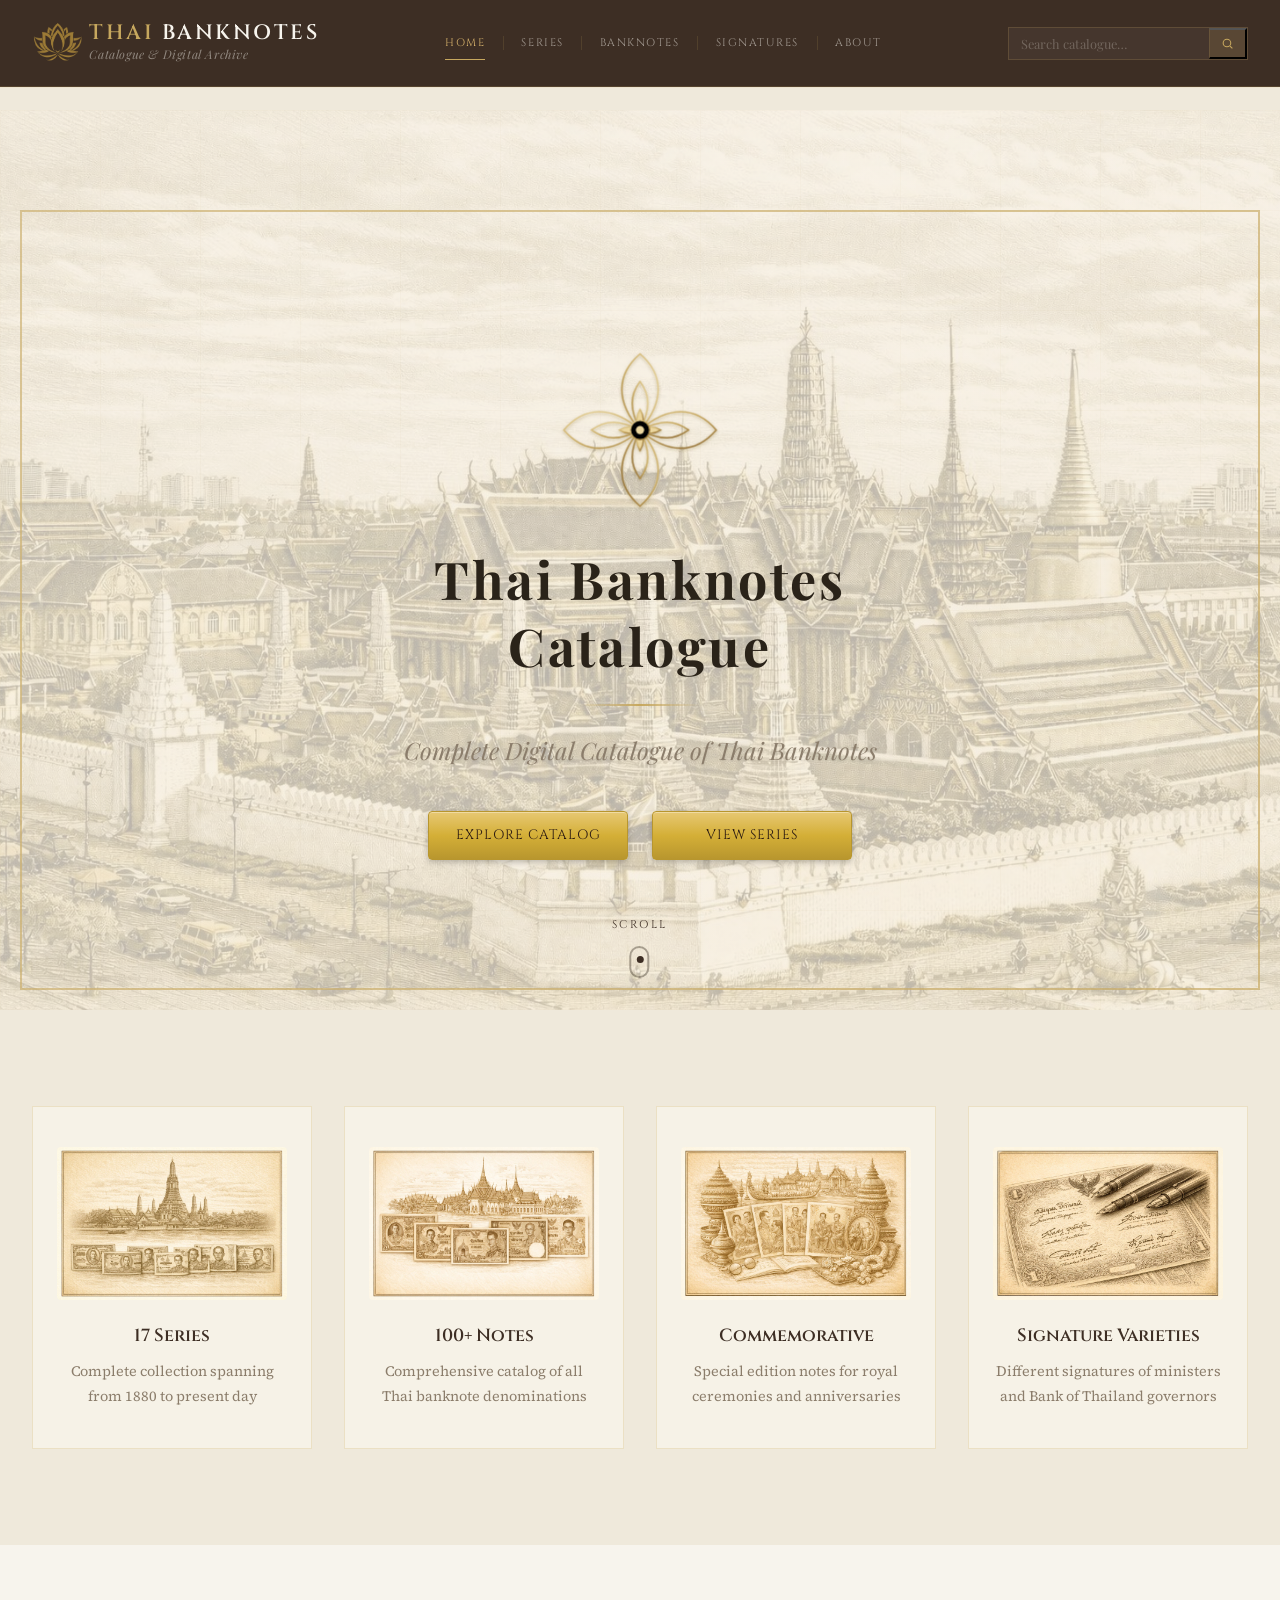
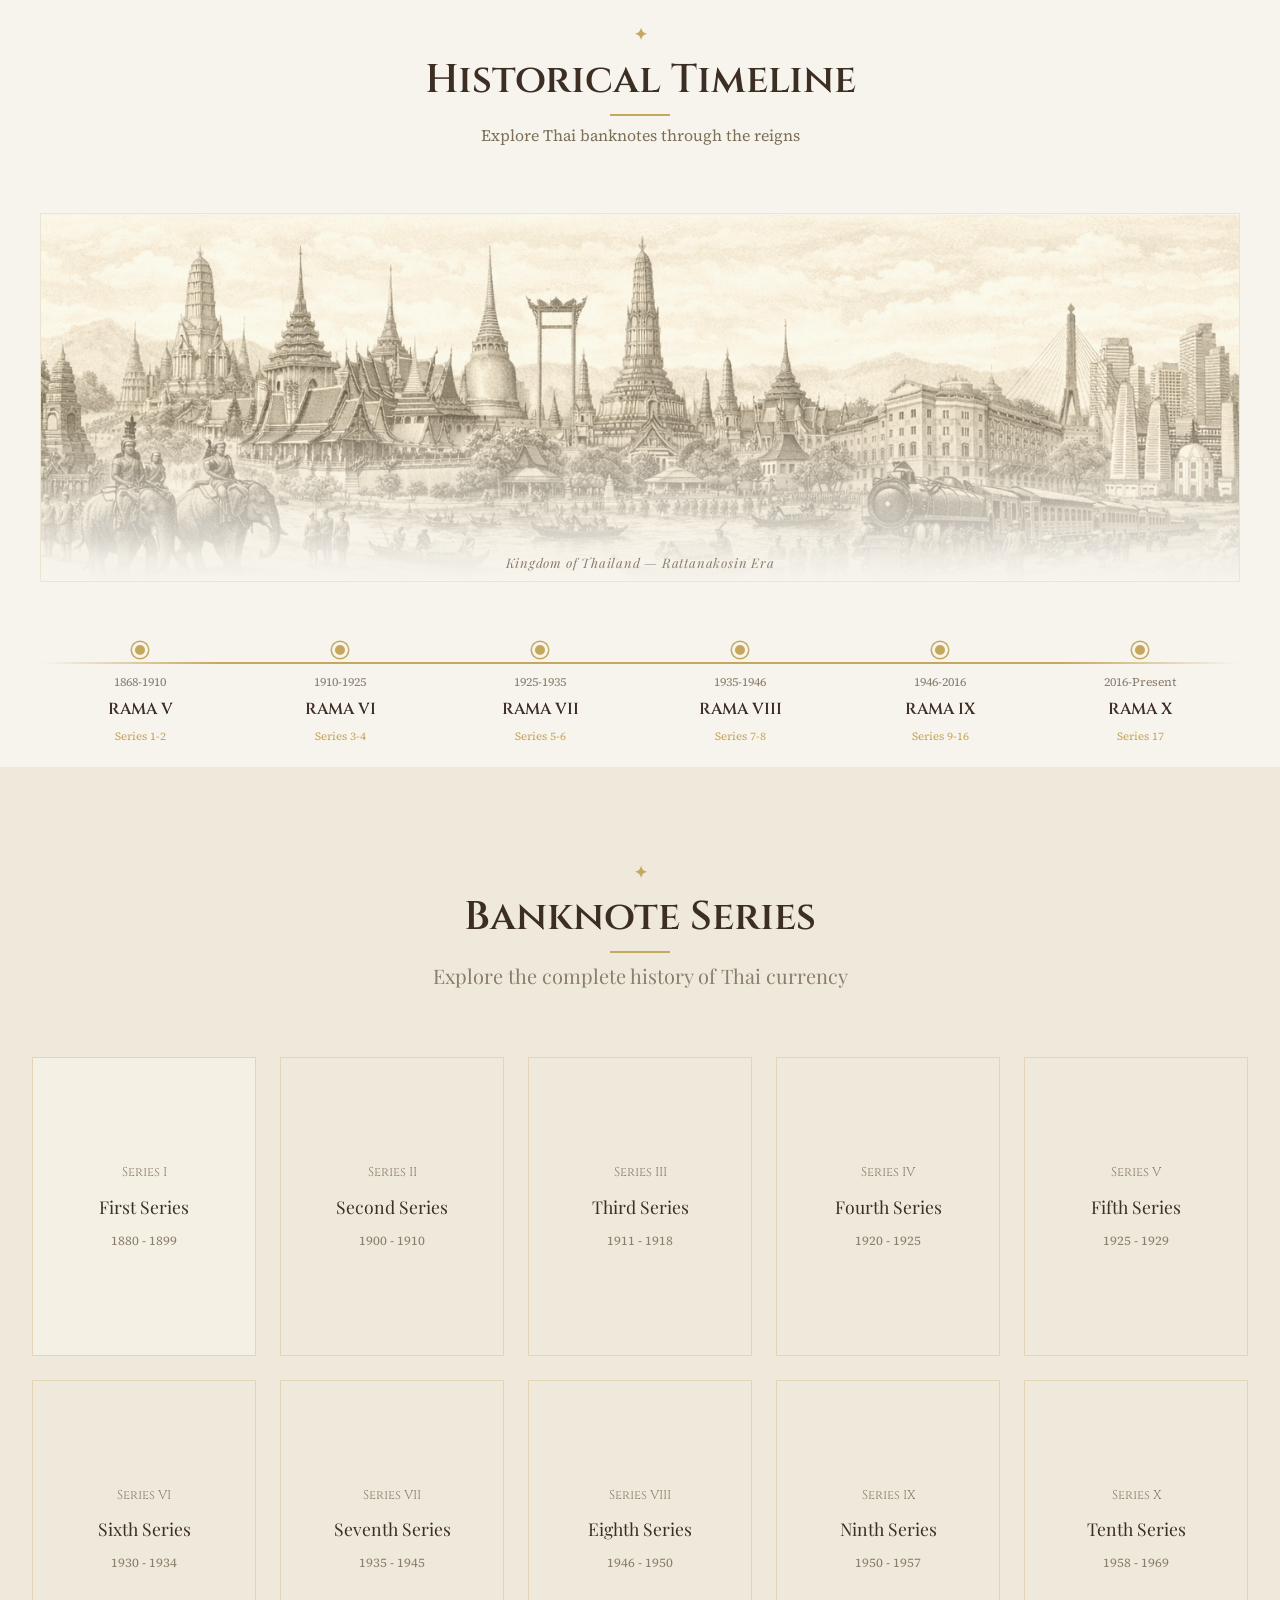
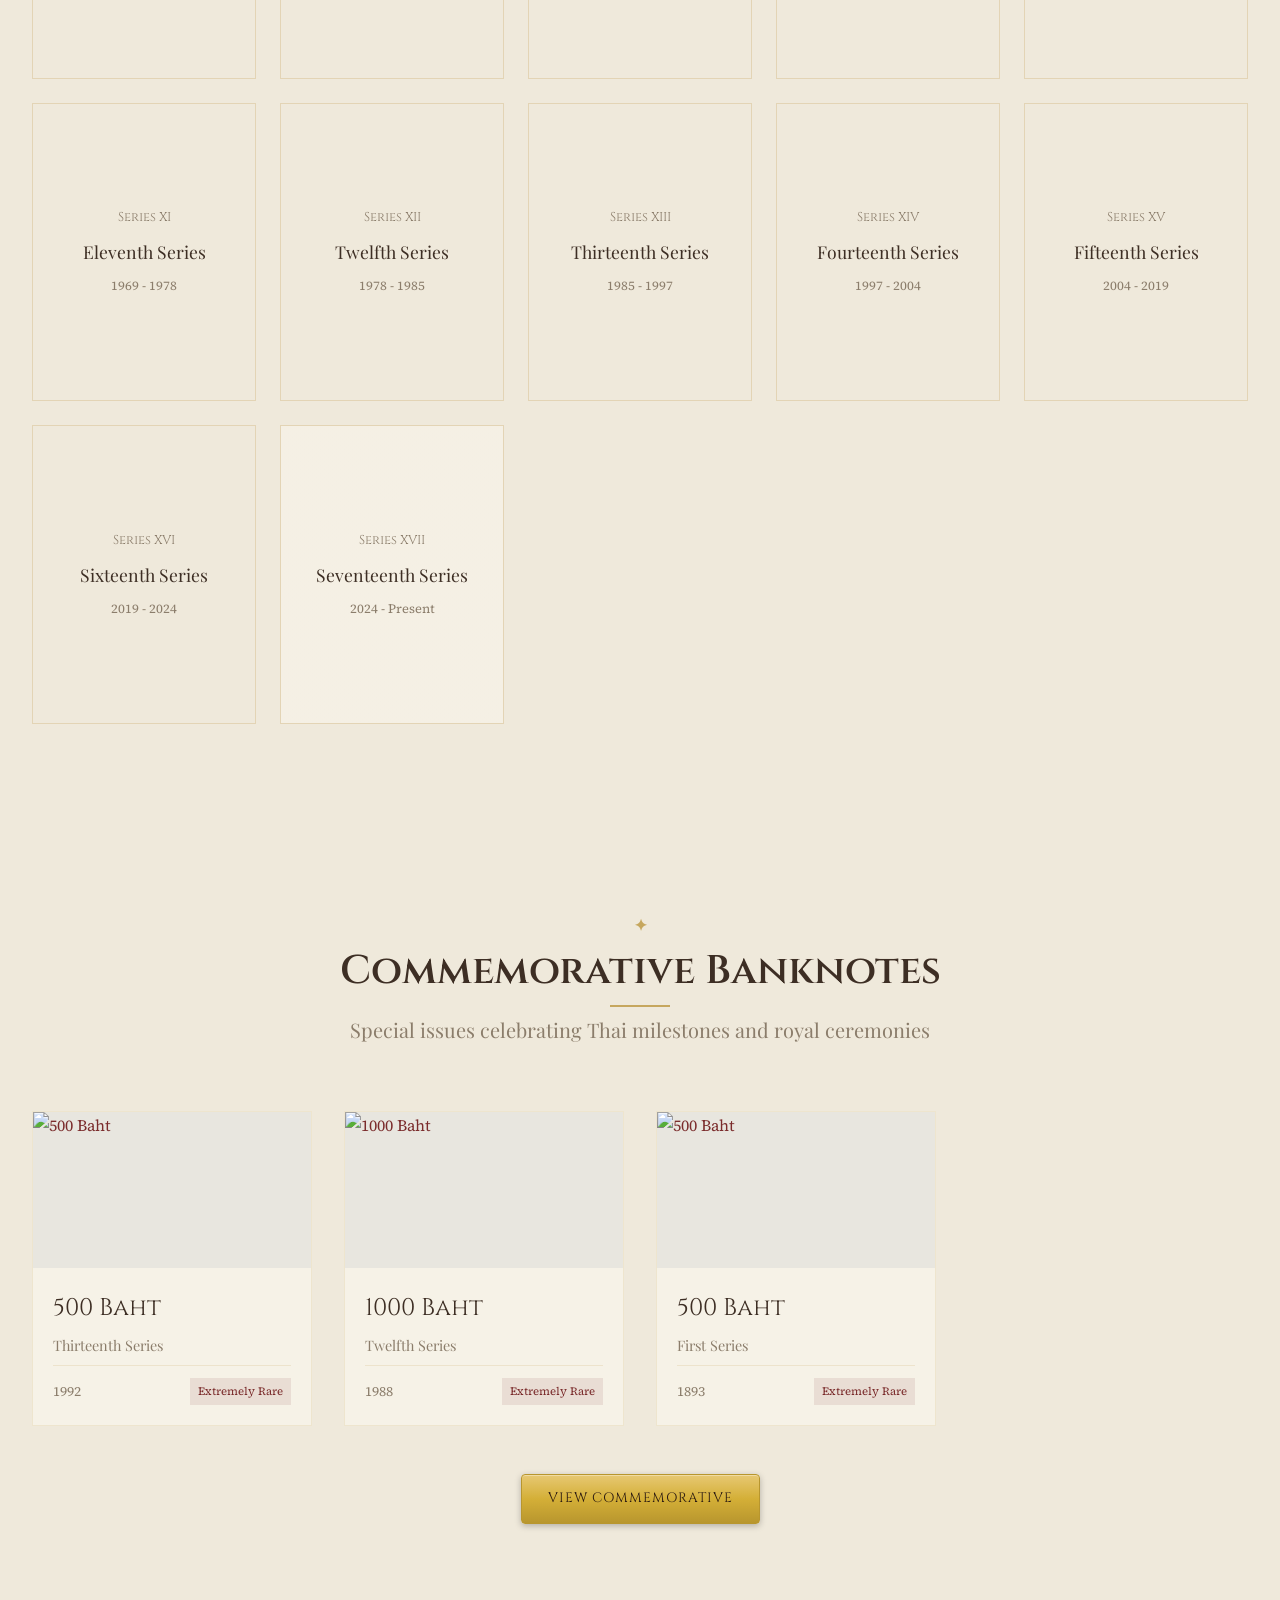
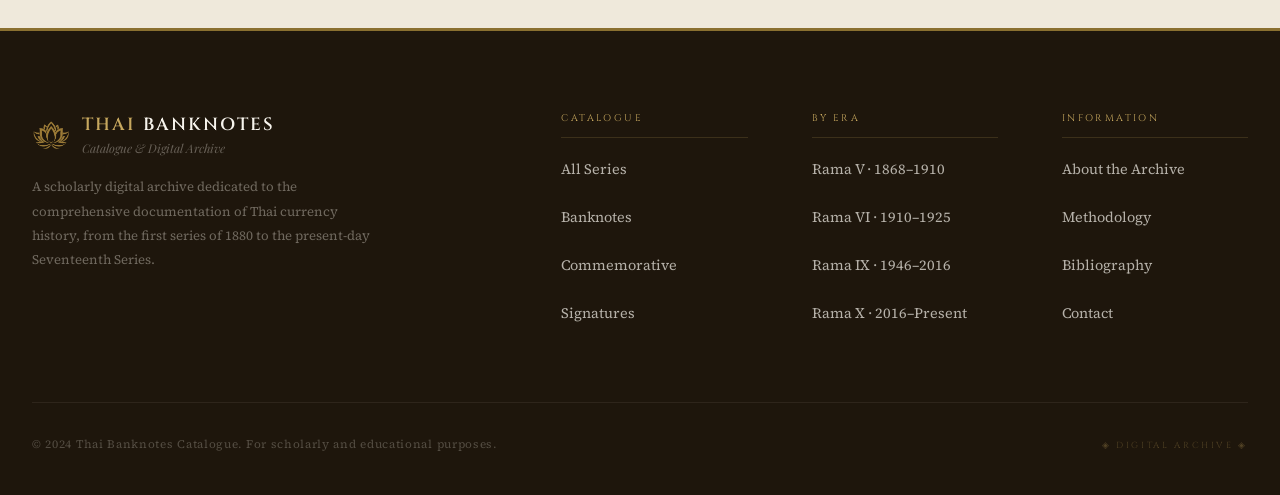
==== commit 244d88bd: "fix: resolve filter conflict, auto year in footer" ====
--- a/index.html
+++ b/index.html
@@ -14,45 +14,50 @@
   <link rel="stylesheet" href="css/upgrades.css">
 </head>
 <body>
-  <!-- Header -->
-  <header id="header">
-    <nav class="navbar">
-      <a href="index.html" class="navbar__logo">
-        <div class="brand">
-          <img src="assets/images/lotus-logo.png" class="logo-img" alt="Thai Banknotes">
-          <div class="logo-text">
-            <div class="brand-top">
-              <span>Thai</span>
-              <span class="brand-line"></span>
-            </div>
-            <div class="brand-bottom">Banknotes</div>
-          </div>
-        </div>
-      </a>
-      <ul class="navbar__nav">
-        <li><a href="catalog.html" class="navbar__link">Series</a></li>
-        <li><a href="catalog.html" class="navbar__link">Banknotes</a></li>
-        <li><a href="signature.html" class="navbar__link">Signatures</a></li>
-        <li><a href="index.html" class="navbar__link active">Home</a></li>
-      </ul>
-      <div class="navbar__actions">
-        <button class="navbar__search" id="searchBtn" aria-label="Search">
-          <svg width="20" height="20" viewBox="0 0 24 24" fill="none" stroke="currentColor" stroke-width="2">
-            <circle cx="11" cy="11" r="8"></circle>
-            <path d="m21 21-4.35-4.35"></path>
-          </svg>
+  <!-- Masthead -->
+  <header id="masthead">
+    <div class="masthead">
+      <div class="masthead__main">
+        <a href="index.html" class="masthead__logo">
+          <img src="assets/images/lotus-logo.png" class="masthead__logo-img" alt="Thai Banknotes">
+          <div class="masthead__logo-text">
+            <div class="masthead__logo-name"><span>Thai</span> Banknotes</div>
+            <div class="masthead__logo-sub">Catalogue & Digital Archive</div>
+          </div>
+        </a>
+        <nav class="masthead__nav" aria-label="Primary">
+          <div class="mnav__item"><a href="index.html" class="mnav__link active">Home</a></div>
+          <div class="mnav__sep"></div>
+          <div class="mnav__item"><a href="catalog.html" class="mnav__link">Series</a></div>
+          <div class="mnav__sep"></div>
+          <div class="mnav__item"><a href="catalog.html" class="mnav__link">Banknotes</a></div>
+          <div class="mnav__sep"></div>
+          <div class="mnav__item"><a href="signature.html" class="mnav__link">Signatures</a></div>
+          <div class="mnav__sep"></div>
+          <div class="mnav__item"><a href="#" class="mnav__link">About</a></div>
+        </nav>
+        <form class="masthead__search-form" role="search" onsubmit="return false">
+          <input type="search" class="masthead__search-input" placeholder="Search catalogue…" aria-label="Search">
+          <button type="submit" class="masthead__search-submit" aria-label="Submit search">
+            <svg width="13" height="13" viewBox="0 0 24 24" fill="none" stroke="currentColor" stroke-width="2"><circle cx="11" cy="11" r="7"/><path d="m21 21-4.35-4.35"/></svg>
+          </button>
+        </form>
+        <button class="masthead__hamburger" id="hamburger" aria-label="Menu">
+          <span></span><span></span><span></span>
         </button>
-        <button class="navbar__lang" aria-label="Language">
-          <span>🇹🇭</span>
-        </button>
-        <button class="navbar__hamburger" id="hamburger" aria-label="Menu">
-          <span></span>
-          <span></span>
-          <span></span>
-        </button>
-      </div>
-    </nav>
+      </div>
+    </div>
   </header>
+
+  <!-- Mobile Navigation -->
+  <nav class="mobile-nav" id="mobileNav">
+    <a href="index.html" class="mnav__link active">Home</a>
+    <a href="catalog.html" class="mnav__link">Series & Banknotes</a>
+    <a href="signature.html" class="mnav__link">Signatures</a>
+    <a href="#" class="mnav__link">About</a>
+  </nav>
+
+  <div style="height:110px"></div>
 
   <!-- Hero Section -->
   <section class="hero">
@@ -432,41 +437,54 @@
   </section>
 
   <!-- Footer -->
-  <footer id="about">
+  <footer class="site-footer">
     <div class="container">
       <div class="footer__grid">
         <div>
-          <div class="footer__brand">Thai Banknotes Catalogue</div>
-          <p class="footer__text">A comprehensive digital collection documenting the rich history of Thai currency from 1880 to present day.</p>
-        </div>
+          <div class="footer__brand-block">
+            <img src="assets/images/lotus-logo.png" alt="Logo">
+            <div>
+              <div class="footer__brand-name"><span>Thai</span> Banknotes</div>
+              <div class="footer__brand-sub">Catalogue & Digital Archive</div>
+            </div>
+          </div>
+          <p class="footer__desc">A scholarly digital archive dedicated to the comprehensive documentation of Thai currency history, from the first series of 1880 to the present-day Seventeenth Series.</p>
+        </div>
+
         <div>
-          <h4 class="footer__title">Navigation</h4>
+          <div class="footer__head">Catalogue</div>
           <ul class="footer__links">
-            <li><a href="index.html">Home</a></li>
-            <li><a href="catalog.html">Catalog</a></li>
-            <li><a href="commemorative.html">Commemorative</a></li>
+            <li><a href="catalog.html" class="footer__link">All Series</a></li>
+            <li><a href="catalog.html" class="footer__link">Banknotes</a></li>
+            <li><a href="commemorative.html" class="footer__link">Commemorative</a></li>
+            <li><a href="signature.html" class="footer__link">Signatures</a></li>
           </ul>
         </div>
+
         <div>
-          <h4 class="footer__title">Series</h4>
+          <div class="footer__head">By Era</div>
           <ul class="footer__links">
-            <li><a href="catalog.html?series=first">First Series</a></li>
-            <li><a href="catalog.html?series=fifth">Fifth Series</a></li>
-            <li><a href="catalog.html?series=tenth">Tenth Series</a></li>
-            <li><a href="catalog.html?series=fifteenth">Fifteenth Series</a></li>
+            <li><a href="catalog.html?era=rama-v" class="footer__link">Rama V · 1868–1910</a></li>
+            <li><a href="catalog.html?era=rama-vi" class="footer__link">Rama VI · 1910–1925</a></li>
+            <li><a href="catalog.html?era=rama-ix" class="footer__link">Rama IX · 1946–2016</a></li>
+            <li><a href="catalog.html?era=rama-x" class="footer__link">Rama X · 2016–Present</a></li>
           </ul>
         </div>
+
         <div>
-          <h4 class="footer__title">Contact</h4>
+          <div class="footer__head">Information</div>
           <ul class="footer__links">
-            <li><a href="#">About Us</a></li>
-            <li><a href="#">Submit Note</a></li>
-            <li><a href="#">Privacy Policy</a></li>
+            <li><a href="#" class="footer__link">About the Archive</a></li>
+            <li><a href="#" class="footer__link">Methodology</a></li>
+            <li><a href="#" class="footer__link">Bibliography</a></li>
+            <li><a href="#" class="footer__link">Contact</a></li>
           </ul>
         </div>
       </div>
+
       <div class="footer__bottom">
-        <p>© 2024 Thai Banknotes Catalogue. All rights reserved.</p>
+        <p class="footer__copy">© 2024 Thai Banknotes Catalogue. For scholarly and educational purposes.</p>
+        <span class="footer__orn">◈ Digital Archive ◈</span>
       </div>
     </div>
   </footer>
--- a/css/main.css
+++ b/css/main.css
@@ -359,7 +359,7 @@
   inset: 0;
   background:
     linear-gradient(rgba(198, 167, 94, 0.08), rgba(198, 167, 94, 0.08)),
-    url("../grand-palace-engraving.png") center/cover no-repeat;
+    url("../assets/images/grand-palace-engraving.png") center/cover no-repeat;
   opacity: 0.32;
   pointer-events: none;
 }
@@ -2041,7 +2041,7 @@
   bottom: 20px;
   width: 350px;
   height: 260px;
-  background: url("/frontend/grand-palace-engraving.png?v=20260316") no-repeat;
+  background: url("../assets/images/grand-palace-engraving.png") no-repeat;
   background-size: contain;
   opacity: 0.3;
   pointer-events: none;
--- a/css/upgrades.css
+++ b/css/upgrades.css
@@ -911,3 +911,841 @@
   .sig-pair-names { gap: 1.25rem; }
   .price-grid-m { grid-template-columns: repeat(2, 1fr); }
 }
+
+/* ── Logo fixes ──────────────────────────────────────────── */
+
+/* Header logo — уменьшить на 15% */
+.logo-img {
+  width: 61px !important;
+  height: auto !important;
+}
+
+/* Footer logo wrapper */
+.footer__logo-wrap {
+  display: flex;
+  align-items: center;
+  gap: .4rem;
+  margin-bottom: .9rem;
+  line-height: 1;
+}
+.footer__logo-img {
+  width: 32px;
+  height: 32px;
+  object-fit: contain;
+  flex-shrink: 0;
+  display: block;
+  margin-top: 0;
+  filter: brightness(0) saturate(100%) invert(72%) sepia(38%) saturate(500%) hue-rotate(5deg) brightness(95%);
+  opacity: .85;
+}
+
+/* Footer brand text — выровнять по центру относительно иконки */
+.footer__logo-wrap .footer__brand {
+  margin-bottom: 0;
+  line-height: 1.2;
+}
+
+/* ═══════════════════════════════════════════════════════════
+   MASTHEAD — Professional Museum Header
+═══════════════════════════════════════════════════════════ */
+:root {
+  --m-bg-dark: #3D2E24;
+  --m-bg: #F7F4ED;
+  --m-gold: #C6A75E;
+  --m-gold-lt: #D4B06A;
+  --m-gold-dk: #8A7030;
+  --m-ink: #1E160C;
+  --m-ink-mid: #3D2E1E;
+  --m-muted: #8C7A60;
+  --m-bg-card: #FAF7F0;
+  --m-ease: cubic-bezier(.25,.46,.45,.94);
+  --m-dur: .35s;
+  --m-r: 2px;
+  --m-gutter: 2rem;
+}
+
+#masthead {
+  position: fixed;
+  top: 0;
+  left: 0;
+  right: 0;
+  z-index: 1000;
+  transition: all .35s;
+}
+
+.masthead {
+  background: var(--m-bg-dark);
+  border-bottom: 1px solid rgba(198,167,94,.18);
+}
+
+.masthead__top {
+  display: flex;
+  align-items: center;
+  justify-content: space-between;
+  padding: .6rem var(--m-gutter);
+  border-bottom: 1px solid rgba(198,167,94,.1);
+  max-width: 1280px;
+  margin: 0 auto;
+}
+
+.masthead__tagline {
+  font-family: 'Cinzel', serif;
+  font-size: .58rem;
+  letter-spacing: .28em;
+  text-transform: uppercase;
+  color: rgba(198,167,94,.5);
+}
+
+.masthead__actions {
+  display: flex;
+  align-items: center;
+  gap: .5rem;
+}
+
+.masthead__action-btn {
+  width: 32px;
+  height: 32px;
+  display: flex;
+  align-items: center;
+  justify-content: center;
+  color: rgba(247,244,237,.45);
+  border: 1px solid rgba(198,167,94,.15);
+  border-radius: var(--m-r);
+  transition: all var(--m-dur) var(--m-ease);
+  font-size: .8rem;
+}
+
+.masthead__action-btn:hover {
+  color: var(--m-gold-lt);
+  border-color: rgba(198,167,94,.4);
+}
+
+.masthead__main {
+  display: grid;
+  grid-template-columns: auto 1fr auto;
+  align-items: center;
+  gap: 2rem;
+  padding: 1.2rem var(--m-gutter);
+  max-width: 1280px;
+  margin: 0 auto;
+}
+
+.masthead__logo {
+  display: flex;
+  align-items: center;
+  gap: .4rem;
+}
+
+.masthead__logo-img {
+  width: 51px;
+  height: 51px;
+  object-fit: contain;
+  flex-shrink: 0;
+  margin-top: -3px;
+}
+
+.masthead__logo-name {
+  font-family: 'Cinzel', serif;
+  font-size: 1.3rem;
+  letter-spacing: .12em;
+  font-weight: 600;
+  color: #F7F4ED;
+  line-height: 1.1;
+  text-transform: uppercase;
+}
+
+.masthead__logo-name span {
+  color: var(--m-gold);
+}
+
+.masthead__logo-sub {
+  font-family: 'Playfair Display', serif;
+  font-style: italic;
+  font-size: .75rem;
+  color: rgba(247,244,237,.45);
+  letter-spacing: .05em;
+  margin-top: 0;
+}
+
+.masthead__nav {
+  display: flex;
+  align-items: center;
+  justify-content: center;
+}
+
+.mnav__item {
+  position: relative;
+}
+
+.mnav__link {
+  font-family: 'Cinzel', serif;
+  font-size: .68rem;
+  letter-spacing: .14em;
+  text-transform: uppercase;
+  color: rgba(247,244,237,.55);
+  padding: .5rem 1.1rem;
+  display: block;
+  transition: color var(--m-dur) var(--m-ease);
+  position: relative;
+}
+
+.mnav__link::after {
+  content: '';
+  position: absolute;
+  bottom: 0;
+  left: 1.1rem;
+  width: 0;
+  height: 1px;
+  background: var(--m-gold);
+  transition: width var(--m-dur) var(--m-ease);
+}
+
+.mnav__link:hover,
+.mnav__link.active {
+  color: var(--m-gold-lt);
+}
+
+.mnav__link:hover::after,
+.mnav__link.active::after {
+  width: calc(100% - 2.2rem);
+}
+
+.mnav__sep {
+  width: 1px;
+  height: 14px;
+  background: rgba(198,167,94,.15);
+  flex-shrink: 0;
+}
+
+.masthead__search-form {
+  display: flex;
+  align-items: stretch;
+  border: 1px solid rgba(198,167,94,.2);
+  background: rgba(255,255,255,.04);
+}
+
+.masthead__search-input {
+  padding: .45rem .8rem;
+  font-family: 'Playfair Display', serif;
+  font-size: .8rem;
+  color: rgba(247,244,237,.75);
+  background: transparent;
+  border: none;
+  outline: none;
+  width: 200px;
+}
+
+.masthead__search-input::placeholder {
+  color: rgba(247,244,237,.25);
+}
+
+.masthead__search-submit {
+  padding: .45rem .7rem;
+  background: rgba(198,167,94,.15);
+  color: var(--m-gold);
+  transition: background var(--m-dur) var(--m-ease);
+  border-left: 1px solid rgba(198,167,94,.15);
+  display: flex;
+  align-items: center;
+  justify-content: center;
+}
+
+.masthead__search-submit:hover {
+  background: rgba(198,167,94,.3);
+}
+
+.masthead__hamburger {
+  display: none;
+  flex-direction: column;
+  gap: 5px;
+  padding: 6px;
+  background: none;
+  border: none;
+  cursor: pointer;
+}
+
+.masthead__hamburger span {
+  display: block;
+  width: 20px;
+  height: 1.5px;
+  background: rgba(247,244,237,.6);
+  transition: all .3s;
+}
+
+.masthead__hamburger.open span:nth-child(1) {
+  transform: translateY(6.5px) rotate(45deg);
+}
+
+.masthead__hamburger.open span:nth-child(2) {
+  opacity: 0;
+}
+
+.masthead__hamburger.open span:nth-child(3) {
+  transform: translateY(-6.5px) rotate(-45deg);
+}
+
+/* Mobile Navigation */
+.mobile-nav {
+  display: none;
+  position: fixed;
+  top: 0;
+  left: 0;
+  right: 0;
+  bottom: 0;
+  background: rgba(28,18,10,.97);
+  backdrop-filter: blur(20px);
+  z-index: 998;
+  flex-direction: column;
+  align-items: center;
+  justify-content: center;
+  gap: 2rem;
+}
+
+.mobile-nav.open {
+  display: flex;
+}
+
+.mobile-nav .mnav__link {
+  font-size: 1rem;
+  color: rgba(247,244,237,.7);
+  letter-spacing: .2em;
+}
+
+/* Responsive */
+@media (max-width: 1024px) {
+  .masthead__search-form {
+    display: none;
+  }
+  .masthead__main {
+    grid-template-columns: auto 1fr auto;
+  }
+}
+
+@media (max-width: 768px) {
+  .masthead__top {
+    display: none;
+  }
+  .masthead__nav {
+    display: none;
+  }
+  .masthead__hamburger {
+    display: flex;
+  }
+  .masthead__main {
+    justify-content: space-between;
+  }
+}
+
+/* ═══════════════════════════════════════════════════════════
+   SITE FOOTER — Museum Style
+═══════════════════════════════════════════════════════════ */
+.site-footer {
+  background: var(--m-ink);
+  border-top: 3px solid var(--m-gold-dk);
+  padding: 5rem 0 2.5rem;
+}
+
+.site-footer .container {
+  max-width: 1280px;
+  margin: 0 auto;
+  padding: 0 2rem;
+}
+
+.footer__grid {
+  display: grid;
+  grid-template-columns: 2.5fr 1fr 1fr 1fr;
+  gap: 4rem;
+  margin-bottom: 4rem;
+}
+
+.footer__brand-name {
+  font-family: 'Cinzel', serif;
+  font-size: 1.1rem;
+  letter-spacing: .12em;
+  font-weight: 600;
+  color: #F7F4ED;
+  text-transform: uppercase;
+  margin-top: .35rem;
+  margin-bottom: .15rem;
+  line-height: 1.1;
+}
+
+.footer__brand-name span {
+  color: var(--m-gold);
+}
+
+.footer__brand-sub {
+  font-family: 'Playfair Display', serif;
+  font-style: italic;
+  font-size: .75rem;
+  color: rgba(244,239,228,.35);
+  margin-top: 0;
+}
+
+.footer__desc {
+  font-size: .82rem;
+  color: rgba(244,239,228,.38);
+  line-height: 1.85;
+  margin-top: 1rem;
+  max-width: 340px;
+}
+
+.footer__head {
+  font-family: 'Cinzel', serif;
+  font-size: .6rem;
+  letter-spacing: .25em;
+  text-transform: uppercase;
+  color: var(--m-gold);
+  padding-bottom: .6rem;
+  border-bottom: 1px solid rgba(198,167,94,.18);
+  margin-bottom: 1.1rem;
+}
+
+.footer__links {
+  display: flex;
+  flex-direction: column;
+  gap: .55rem;
+}
+
+.footer__link {
+  font-size: .82rem;
+  color: rgba(244,239,228,.4);
+  transition: color var(--m-dur) var(--m-ease);
+}
+
+.footer__link:hover {
+  color: var(--m-gold-lt);
+}
+
+.footer__bottom {
+  padding-top: 2rem;
+  border-top: 1px solid rgba(244,239,228,.07);
+  display: flex;
+  align-items: center;
+  justify-content: space-between;
+  flex-wrap: wrap;
+  gap: 1rem;
+}
+
+.footer__copy {
+  font-size: .72rem;
+  color: rgba(244,239,228,.25);
+  letter-spacing: .06em;
+}
+
+.footer__orn {
+  font-family: 'Cinzel', serif;
+  font-size: .55rem;
+  letter-spacing: .3em;
+  text-transform: uppercase;
+  color: rgba(198,167,94,.3);
+}
+
+@media (max-width: 1100px) {
+  .footer__grid {
+    grid-template-columns: repeat(2, 1fr);
+    gap: 2.5rem;
+  }
+}
+
+@media (max-width: 600px) {
+  .footer__grid {
+    grid-template-columns: 1fr;
+    gap: 2rem;
+  }
+  .footer__bottom {
+    flex-direction: column;
+    text-align: center;
+  }
+}
+
+/* ═══════════════════════════════════════════════════════════
+   CATALOG PAGE — Jump Links
+═══════════════════════════════════════════════════════════ */
+.jump-bar {
+  background: #FAF7F0;
+  border-bottom: 1px solid rgba(198,167,94,.18);
+  padding: 1.25rem 0;
+  overflow-x: auto;
+}
+
+.jump-bar__inner {
+  max-width: 1200px;
+  margin: 0 auto;
+  padding: 0 2rem;
+  display: flex;
+  gap: 1rem;
+  align-items: center;
+  flex-wrap: nowrap;
+  min-width: max-content;
+}
+
+.jump-bar__label {
+  font-family: 'Cinzel', serif;
+  font-size: .6rem;
+  letter-spacing: .2em;
+  text-transform: uppercase;
+  color: var(--text-muted);
+  white-space: nowrap;
+  flex-shrink: 0;
+}
+
+.jump-bar__link {
+  font-family: 'Cinzel', serif;
+  font-size: .62rem;
+  letter-spacing: .08em;
+  text-transform: uppercase;
+  color: var(--dark-brown);
+  padding: .35rem .75rem;
+  border: 1px solid rgba(198,167,94,.25);
+  white-space: nowrap;
+  transition: all .25s;
+  text-decoration: none;
+}
+
+.jump-bar__link:hover {
+  border-color: var(--m-gold);
+}
+
+.jump-bar__link--current {
+  background: rgba(198,167,94,.1);
+}
+
+/* ═══════════════════════════════════════════════════════════
+   CATALOG PAGE — Toolbar
+═══════════════════════════════════════════════════════════ */
+.cat-toolbar {
+  display: flex;
+  align-items: center;
+  justify-content: space-between;
+  margin-bottom: 1.75rem;
+  flex-wrap: wrap;
+  gap: 1rem;
+}
+
+.cat-toolbar__left {
+  display: flex;
+  align-items: center;
+  gap: 1rem;
+}
+
+.cat-toolbar__count {
+  font-family: 'Cinzel', serif;
+  font-size: .72rem;
+  color: var(--text-muted);
+}
+
+.cat-toolbar__count strong {
+  color: var(--dark-brown);
+}
+
+.cat-toolbar__right {
+  display: flex;
+  align-items: center;
+  gap: 1rem;
+}
+
+.cat-toolbar__btn {
+  display: none;
+  font-family: 'Cinzel', serif;
+  font-size: .62rem;
+  letter-spacing: .12em;
+  text-transform: uppercase;
+  padding: .45rem .9rem;
+  border: 1px solid rgba(198,167,94,.3);
+  color: var(--dark-brown);
+  background: transparent;
+  cursor: pointer;
+}
+
+.cat-toolbar__sort {
+  font-family: 'Cinzel', serif;
+  font-size: .65rem;
+  letter-spacing: .08em;
+  padding: .4rem .75rem;
+  border: 1px solid rgba(198,167,94,.25);
+  color: var(--dark-brown);
+  background: #fff;
+  outline: none;
+  cursor: pointer;
+  text-transform: uppercase;
+}
+
+/* ═══════════════════════════════════════════════════════════
+   COMMON UTILITY CLASSES
+═══════════════════════════════════════════════════════════ */
+.footer__brand-block {
+  display: flex;
+  align-items: center;
+  gap: .75rem;
+}
+
+.footer__brand-block img {
+  width: 38px;
+  height: 38px;
+  object-fit: contain;
+}
+
+.body-text {
+  font-family: 'Source Serif Pro', Georgia, serif;
+  font-size: 1rem;
+  line-height: 1.82;
+  color: var(--text-dark);
+  margin-bottom: 1rem;
+}
+
+.page-text {
+  font-family: 'Source Serif Pro', Georgia, serif;
+  font-size: 1rem;
+  line-height: 1.82;
+  color: var(--text-dark);
+  margin-bottom: 1rem;
+}
+
+.mt-2 {
+  margin-top: 2rem;
+}
+
+.flex-row {
+  display: flex;
+  gap: .5rem;
+  flex-wrap: wrap;
+}
+
+.btn-row {
+  padding-top: 1.75rem;
+  border-top: 1px solid rgba(198,167,94,.2);
+  display: flex;
+  gap: 1rem;
+  flex-wrap: wrap;
+}
+
+.text-gold {
+  color: var(--m-gold);
+}
+
+.flex-center {
+  display: flex;
+  align-items: center;
+  gap: .75rem;
+}
+
+.spec-link {
+  color: var(--m-gold);
+}
+
+.mb-2 {
+  margin-bottom: 2rem;
+}
+
+/* ═══════════════════════════════════════════════════════════
+   CATALOG PAGE — Full Layout
+═══════════════════════════════════════════════════════════ */
+.catalog-wrap {
+  display: grid;
+  grid-template-columns: 260px 1fr;
+  gap: 0;
+  min-height: 70vh;
+}
+
+.catalog-sidebar {
+  background: #FAF7F0;
+  border-right: 1px solid rgba(198,167,94,.18);
+  padding: 2.5rem 2rem;
+  position: sticky;
+  top: 68px;
+  height: calc(100vh - 68px);
+  overflow-y: auto;
+}
+
+.catalog-sidebar::-webkit-scrollbar { width: 4px; }
+.catalog-sidebar::-webkit-scrollbar-thumb { background: rgba(198,167,94,.3); border-radius: 2px; }
+
+.catalog-main {
+  background: #F7F4ED;
+  padding: 2.5rem;
+}
+
+.filter-group { margin-bottom: 2rem; }
+
+.filter-group__title {
+  font-family: 'Cinzel', serif;
+  font-size: .62rem;
+  letter-spacing: .25em;
+  text-transform: uppercase;
+  color: var(--m-gold);
+  margin-bottom: 1rem;
+  padding-bottom: .5rem;
+  border-bottom: 1px solid rgba(198,167,94,.2);
+}
+
+.filter-option {
+  display: flex;
+  align-items: center;
+  gap: .6rem;
+  padding: .4rem 0;
+  cursor: pointer;
+  font-size: .82rem;
+  color: var(--text-dark);
+  transition: color .2s;
+}
+
+.filter-option:hover { color: var(--m-gold); }
+
+.filter-option input[type="checkbox"],
+.filter-option input[type="radio"] {
+  width: 14px;
+  height: 14px;
+  border: 1px solid rgba(198,167,94,.4);
+  accent-color: var(--m-gold);
+  cursor: pointer;
+}
+
+.filter-clear {
+  font-family: 'Cinzel', serif;
+  font-size: .58rem;
+  letter-spacing: .15em;
+  text-transform: uppercase;
+  color: var(--burgundy);
+  cursor: pointer;
+  background: none;
+  border: none;
+  padding: 0;
+  margin-top: .5rem;
+  transition: opacity .2s;
+}
+
+.filter-clear:hover { opacity: .7; }
+
+/* View toggle */
+.view-toggle { display: flex; gap: .35rem; }
+
+.view-btn {
+  width: 32px;
+  height: 32px;
+  display: flex;
+  align-items: center;
+  justify-content: center;
+  border: 1px solid rgba(198,167,94,.25);
+  color: var(--text-muted);
+  background: transparent;
+  cursor: pointer;
+  transition: all .25s;
+}
+
+.view-btn.active,
+.view-btn:hover {
+  border-color: var(--m-gold);
+  color: var(--dark-brown);
+  background: rgba(198,167,94,.08);
+}
+
+/* List view */
+.banknote-grid.list-view {
+  display: flex;
+  flex-direction: column;
+  gap: .75rem;
+}
+
+.banknote-grid.list-view .banknote-card {
+  display: grid;
+  grid-template-columns: 160px 1fr auto;
+  align-items: center;
+}
+
+.banknote-grid.list-view .banknote-card__image { aspect-ratio: 16/9; height: 90px; }
+.banknote-grid.list-view .banknote-card__content { padding: 1rem 1.5rem; }
+.banknote-grid.list-view .banknote-card__denomination { font-size: 1.1rem; }
+.banknote-grid.list-view .banknote-card__actions { padding: 0 1.25rem; }
+
+/* Series tab bar */
+.series-tabs {
+  display: flex;
+  gap: 0;
+  overflow-x: auto;
+  scrollbar-width: none;
+  border-bottom: 2px solid rgba(198,167,94,.2);
+  margin-bottom: 2rem;
+}
+
+.series-tabs::-webkit-scrollbar { display: none; }
+
+.series-tab {
+  font-family: 'Cinzel', serif;
+  font-size: .62rem;
+  letter-spacing: .1em;
+  text-transform: uppercase;
+  padding: .65rem 1.1rem;
+  color: var(--text-muted);
+  cursor: pointer;
+  white-space: nowrap;
+  border-bottom: 2px solid transparent;
+  margin-bottom: -2px;
+  transition: all .25s;
+  background: none;
+  border-left: none;
+  border-right: none;
+  border-top: none;
+}
+
+.series-tab:hover { color: var(--dark-brown); }
+.series-tab.active {
+  color: var(--dark-brown);
+  border-bottom-color: var(--m-gold);
+  background: rgba(198,167,94,.06);
+}
+
+/* Pagination */
+.pagination {
+  display: flex;
+  justify-content: center;
+  gap: .35rem;
+  margin-top: 3rem;
+  padding-top: 2rem;
+  border-top: 1px solid rgba(198,167,94,.18);
+}
+
+.page-btn {
+  width: 36px;
+  height: 36px;
+  display: flex;
+  align-items: center;
+  justify-content: center;
+  font-family: 'Cinzel', serif;
+  font-size: .72rem;
+  border: 1px solid rgba(198,167,94,.25);
+  color: var(--text-muted);
+  background: #fff;
+  cursor: pointer;
+  transition: all .25s;
+}
+
+.page-btn:hover,
+.page-btn.active {
+  border-color: var(--m-gold);
+  color: var(--dark-brown);
+  background: rgba(198,167,94,.08);
+}
+
+.page-btn.active {
+  background: var(--dark-brown);
+  color: var(--m-gold);
+  border-color: var(--dark-brown);
+}
+
+.page-btn--wide {
+  width: auto;
+  padding: 0 .75rem;
+}
+
+@media(max-width: 900px) {
+  .catalog-wrap { grid-template-columns: 1fr; }
+  .catalog-sidebar { position: static; height: auto; display: none; }
+  .catalog-sidebar.open { display: block; }
+  .banknote-grid.list-view { display: grid; grid-template-columns: repeat(2,1fr); }
+  .banknote-grid.list-view .banknote-card { display: block; }
+}
+
+@media(max-width: 600px) {
+  .catalog-main { padding: 1.5rem; }
+}
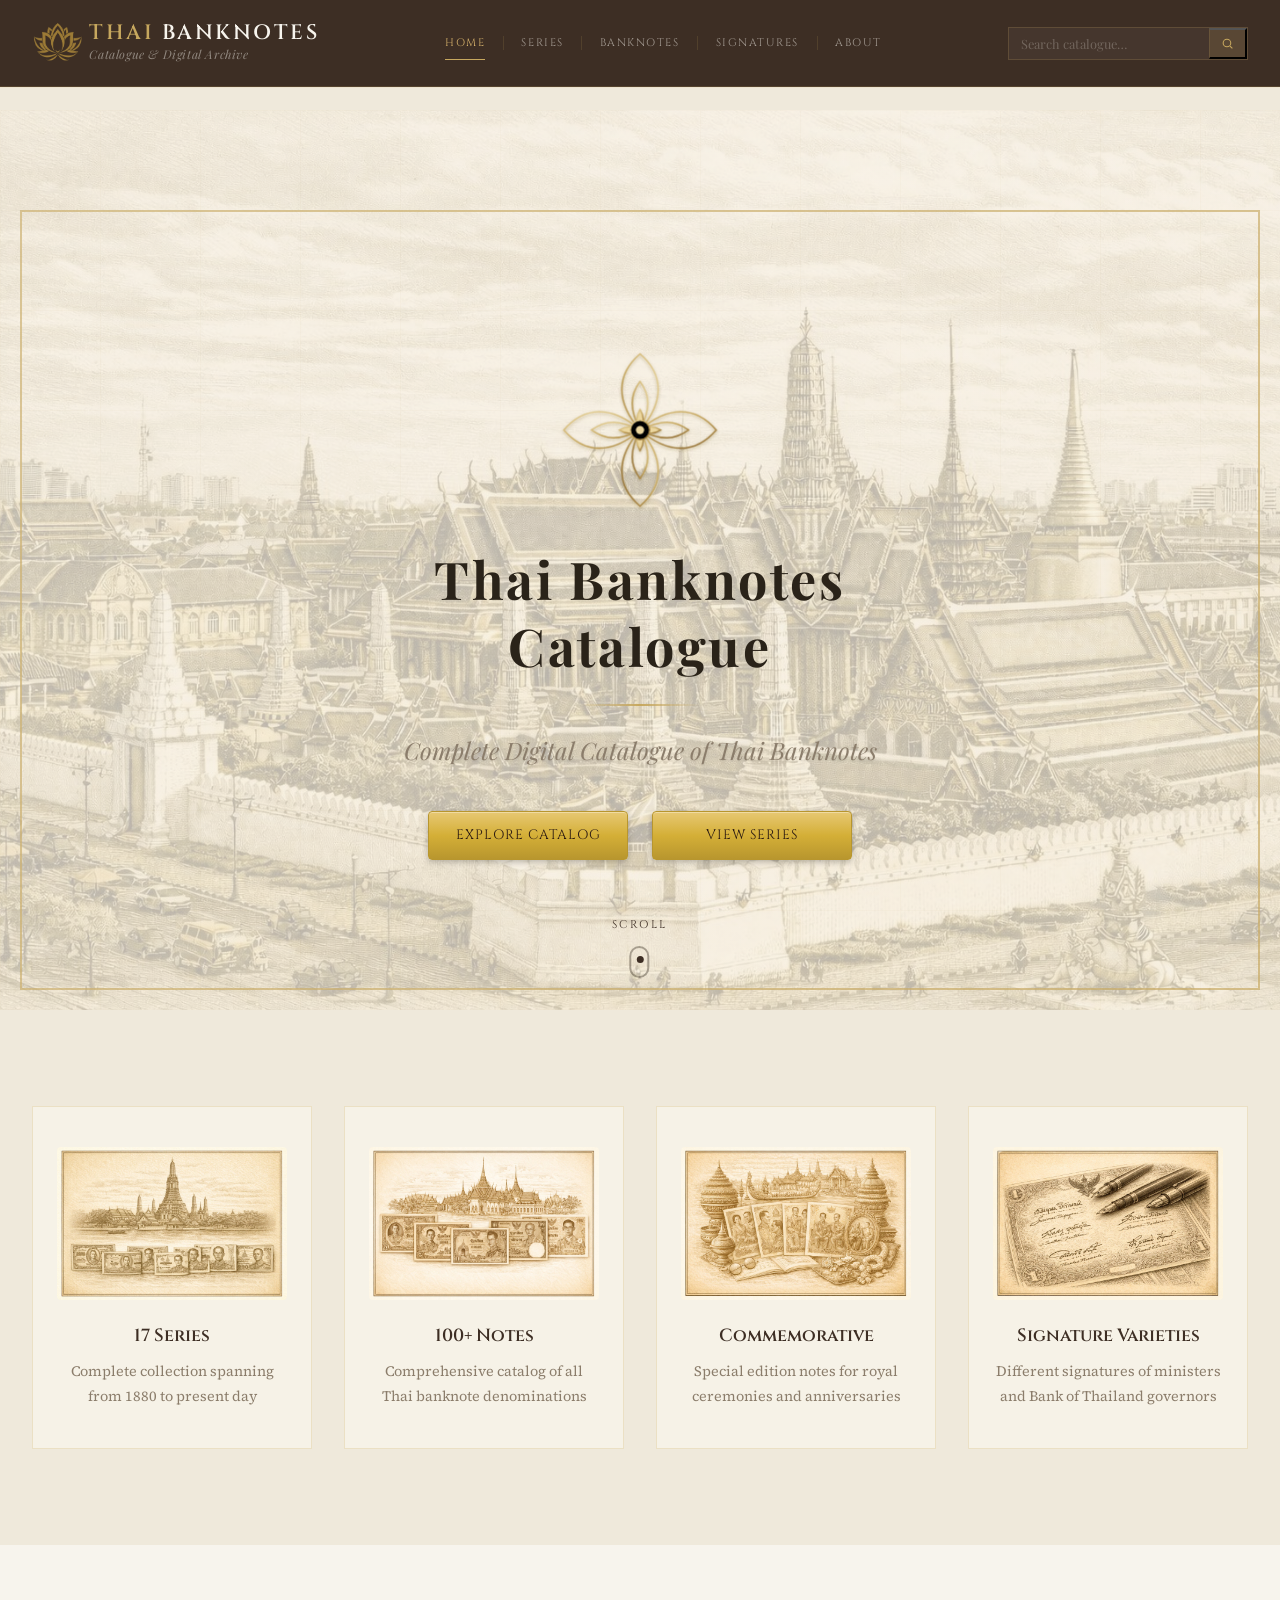
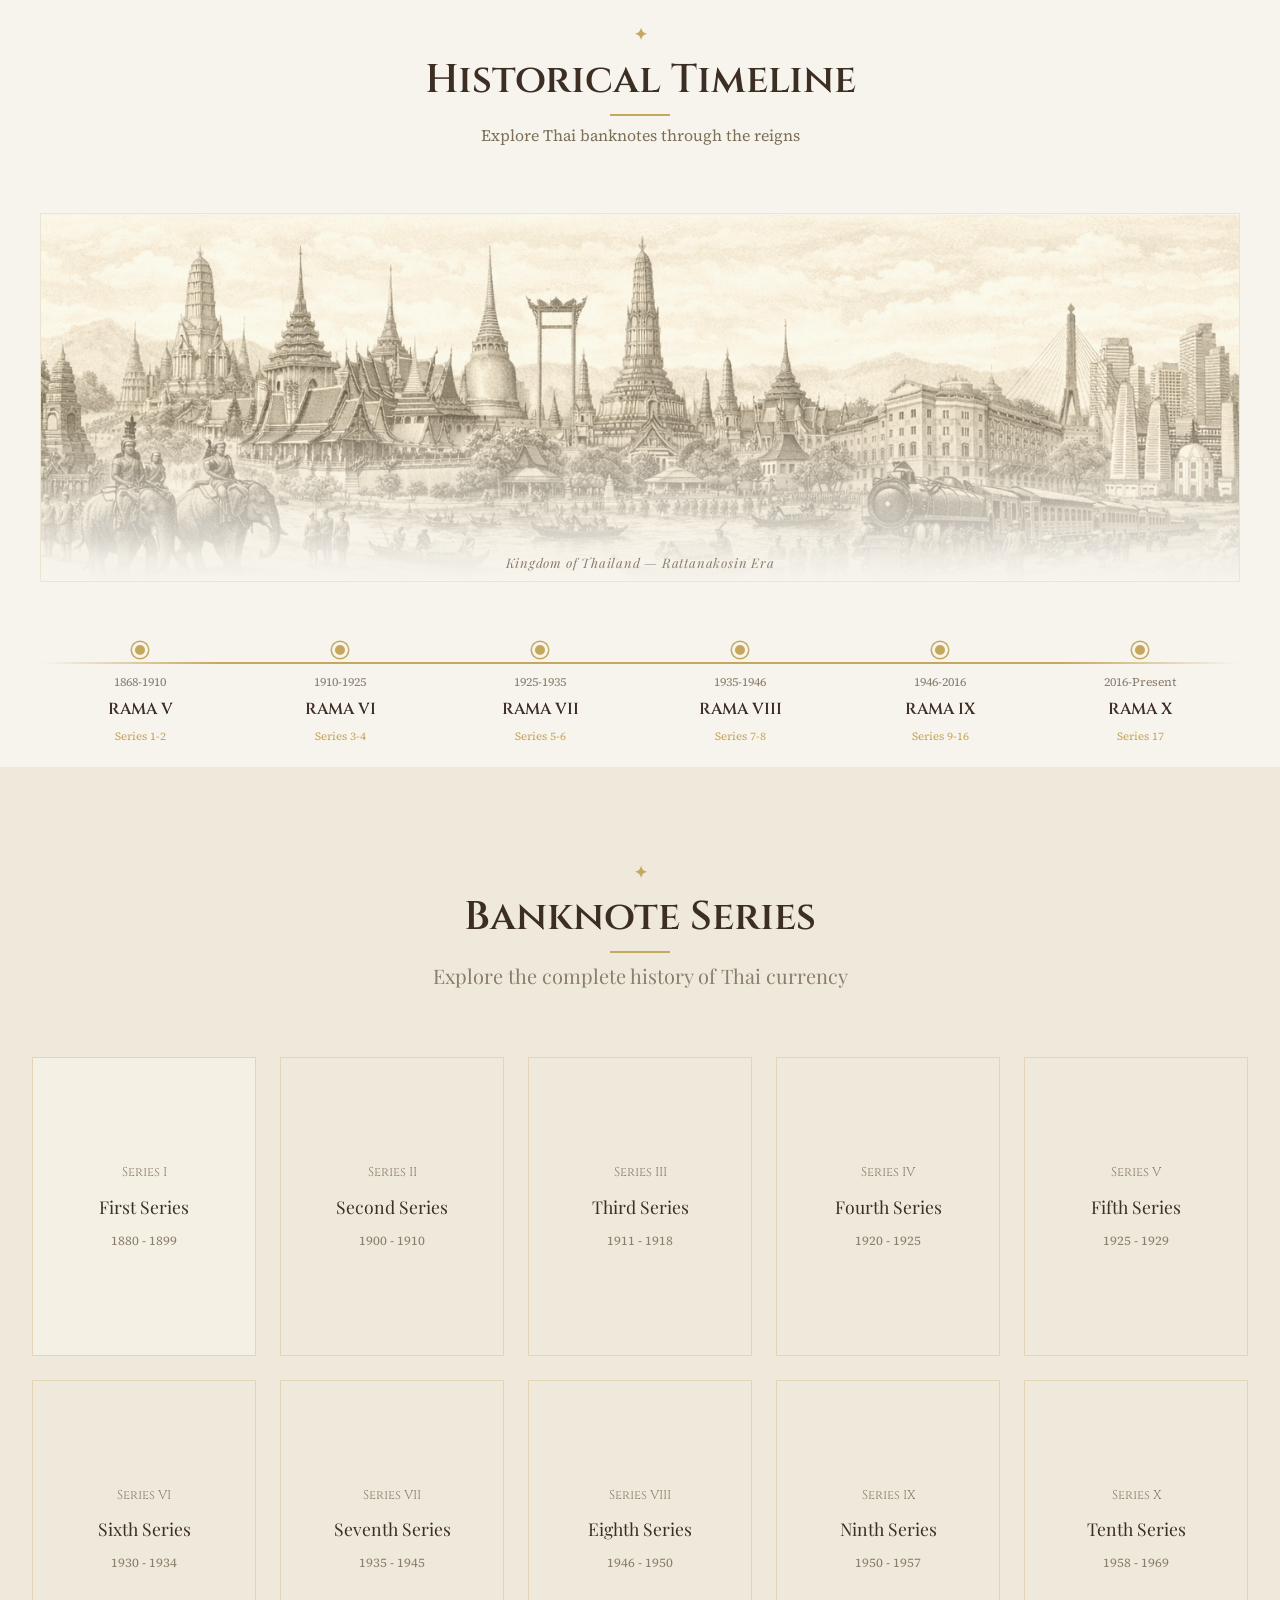
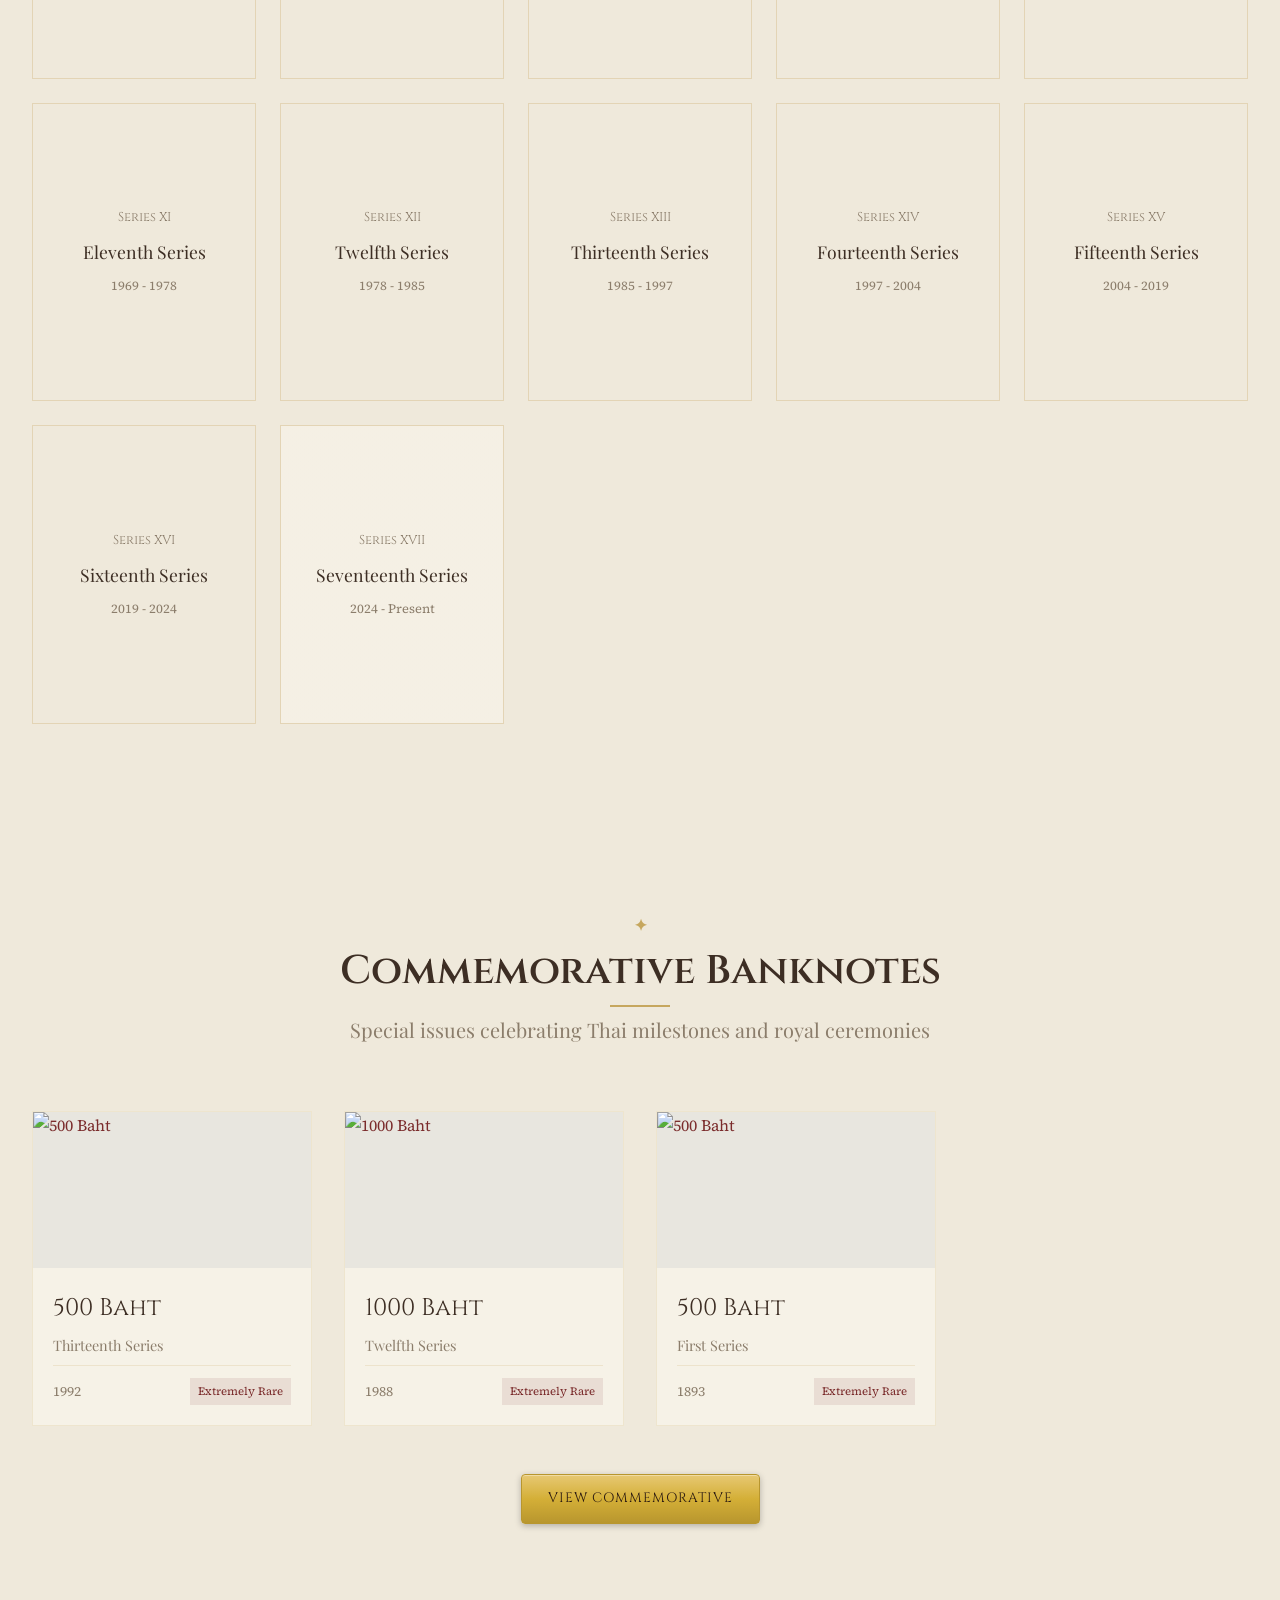
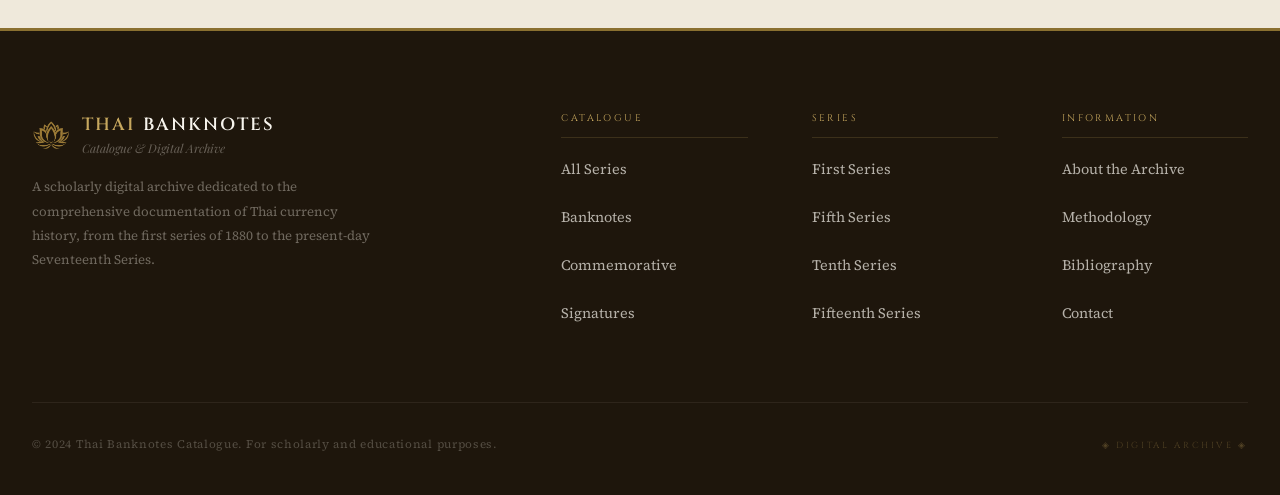
==== commit 6700eaaa: "fix: resolve filter conflict, auto year in footer" ====
--- a/index.html
+++ b/index.html
@@ -288,87 +288,87 @@
       </div>
       
       <div class="series-grid">
-        <a href="catalog.html?series=first" class="series-card series-i fade-in">
+        <a href="series.html?series=first-series" class="series-card series-i fade-in">
           <div class="series-card__number">Series I</div>
           <div class="series-card__title">First Series</div>
           <div class="series-card__year">1880 - 1899</div>
         </a>
-        <a href="catalog.html?series=second" class="series-card series-ii fade-in stagger-1">
+        <a href="series.html?series=second-series" class="series-card series-ii fade-in stagger-1">
           <div class="series-card__number">Series II</div>
           <div class="series-card__title">Second Series</div>
           <div class="series-card__year">1900 - 1910</div>
         </a>
-        <a href="catalog.html?series=third" class="series-card series-iii fade-in stagger-2">
+        <a href="series.html?series=third-series" class="series-card series-iii fade-in stagger-2">
           <div class="series-card__number">Series III</div>
           <div class="series-card__title">Third Series</div>
           <div class="series-card__year">1911 - 1918</div>
         </a>
-        <a href="catalog.html?series=fourth" class="series-card series-iv fade-in stagger-3">
+        <a href="series.html?series=fourth-series" class="series-card series-iv fade-in stagger-3">
           <div class="series-card__number">Series IV</div>
           <div class="series-card__title">Fourth Series</div>
           <div class="series-card__year">1920 - 1925</div>
         </a>
-        <a href="catalog.html?series=fifth" class="series-card series-v fade-in stagger-4">
+        <a href="series.html?series=fifth-series" class="series-card series-v fade-in stagger-4">
           <div class="series-card__number">Series V</div>
           <div class="series-card__title">Fifth Series</div>
           <div class="series-card__year">1925 - 1929</div>
         </a>
-        <a href="catalog.html?series=sixth" class="series-card series-vi fade-in">
+        <a href="series.html?series=sixth-series" class="series-card series-vi fade-in">
           <div class="series-card__number">Series VI</div>
           <div class="series-card__title">Sixth Series</div>
           <div class="series-card__year">1930 - 1934</div>
         </a>
-        <a href="catalog.html?series=seventh" class="series-card series-vii fade-in stagger-1">
+        <a href="series.html?series=seventh-series" class="series-card series-vii fade-in stagger-1">
           <div class="series-card__number">Series VII</div>
           <div class="series-card__title">Seventh Series</div>
           <div class="series-card__year">1935 - 1945</div>
         </a>
-        <a href="catalog.html?series=eighth" class="series-card series-viii fade-in stagger-2">
+        <a href="series.html?series=eighth-series" class="series-card series-viii fade-in stagger-2">
           <div class="series-card__number">Series VIII</div>
           <div class="series-card__title">Eighth Series</div>
           <div class="series-card__year">1946 - 1950</div>
         </a>
-        <a href="catalog.html?series=ninth" class="series-card series-ix fade-in stagger-3">
+        <a href="series.html?series=ninth-series" class="series-card series-ix fade-in stagger-3">
           <div class="series-card__number">Series IX</div>
           <div class="series-card__title">Ninth Series</div>
           <div class="series-card__year">1950 - 1957</div>
         </a>
-        <a href="catalog.html?series=tenth" class="series-card series-x fade-in stagger-4">
+        <a href="series.html?series=tenth-series" class="series-card series-x fade-in stagger-4">
           <div class="series-card__number">Series X</div>
           <div class="series-card__title">Tenth Series</div>
           <div class="series-card__year">1958 - 1969</div>
         </a>
-        <a href="catalog.html?series=eleventh" class="series-card series-xi fade-in">
+        <a href="series.html?series=eleventh-series" class="series-card series-xi fade-in">
           <div class="series-card__number">Series XI</div>
           <div class="series-card__title">Eleventh Series</div>
           <div class="series-card__year">1969 - 1978</div>
         </a>
-        <a href="catalog.html?series=twelfth" class="series-card series-xii fade-in stagger-1">
+        <a href="series.html?series=twelfth-series" class="series-card series-xii fade-in stagger-1">
           <div class="series-card__number">Series XII</div>
           <div class="series-card__title">Twelfth Series</div>
           <div class="series-card__year">1978 - 1985</div>
         </a>
-        <a href="catalog.html?series=thirteenth" class="series-card series-xiii fade-in stagger-2">
+        <a href="series.html?series=thirteenth-series" class="series-card series-xiii fade-in stagger-2">
           <div class="series-card__number">Series XIII</div>
           <div class="series-card__title">Thirteenth Series</div>
           <div class="series-card__year">1985 - 1997</div>
         </a>
-        <a href="catalog.html?series=fourteenth" class="series-card series-xiv fade-in stagger-3">
+        <a href="series.html?series=fourteenth-series" class="series-card series-xiv fade-in stagger-3">
           <div class="series-card__number">Series XIV</div>
           <div class="series-card__title">Fourteenth Series</div>
           <div class="series-card__year">1997 - 2004</div>
         </a>
-        <a href="catalog.html?series=fifteenth" class="series-card series-xv fade-in stagger-4">
+        <a href="series.html?series=fifteenth-series" class="series-card series-xv fade-in stagger-4">
           <div class="series-card__number">Series XV</div>
           <div class="series-card__title">Fifteenth Series</div>
           <div class="series-card__year">2004 - 2019</div>
         </a>
-        <a href="catalog.html?series=sixteenth" class="series-card series-xvi fade-in">
+        <a href="series.html?series=sixteenth-series" class="series-card series-xvi fade-in">
           <div class="series-card__number">Series XVI</div>
           <div class="series-card__title">Sixteenth Series</div>
           <div class="series-card__year">2019 - 2024</div>
         </a>
-        <a href="catalog.html?series=seventeenth" class="series-card series-xvii">
+        <a href="series.html?series=seventeenth-series" class="series-card series-xvii">
           <span class="series-roman">Series XVII</span>
           <span class="series-name">Seventeenth Series</span>
           <span class="series-years">2024 - Present</span>
@@ -462,12 +462,12 @@
         </div>
 
         <div>
-          <div class="footer__head">By Era</div>
+          <div class="footer__head">Series</div>
           <ul class="footer__links">
-            <li><a href="catalog.html?era=rama-v" class="footer__link">Rama V · 1868–1910</a></li>
-            <li><a href="catalog.html?era=rama-vi" class="footer__link">Rama VI · 1910–1925</a></li>
-            <li><a href="catalog.html?era=rama-ix" class="footer__link">Rama IX · 1946–2016</a></li>
-            <li><a href="catalog.html?era=rama-x" class="footer__link">Rama X · 2016–Present</a></li>
+            <li><a href="series.html" class="footer__link">First Series</a></li>
+            <li><a href="series.html" class="footer__link">Fifth Series</a></li>
+            <li><a href="series.html" class="footer__link">Tenth Series</a></li>
+            <li><a href="series.html" class="footer__link">Fifteenth Series</a></li>
           </ul>
         </div>
 
--- a/css/upgrades.css
+++ b/css/upgrades.css
@@ -1749,3 +1749,34 @@
 @media(max-width: 600px) {
   .catalog-main { padding: 1.5rem; }
 }
+
+/* ═══════════════════════════════════════════════════════════
+   EMPTY STATE
+═══════════════════════════════════════════════════════════ */
+.empty-state {
+  display: none;
+  grid-column: 1/-1;
+  text-align: center;
+  padding: 4rem 2rem;
+}
+
+.empty-state__icon {
+  font-size: 2.5rem;
+  color: var(--m-gold);
+  opacity: .5;
+  margin-bottom: 1rem;
+}
+
+.empty-state__title {
+  font-family: 'Cinzel', serif;
+  font-size: 1rem;
+  letter-spacing: .1em;
+  color: var(--text-dark);
+  margin-bottom: .5rem;
+}
+
+.empty-state__text {
+  font-size: .85rem;
+  color: var(--text-muted);
+  font-style: italic;
+}
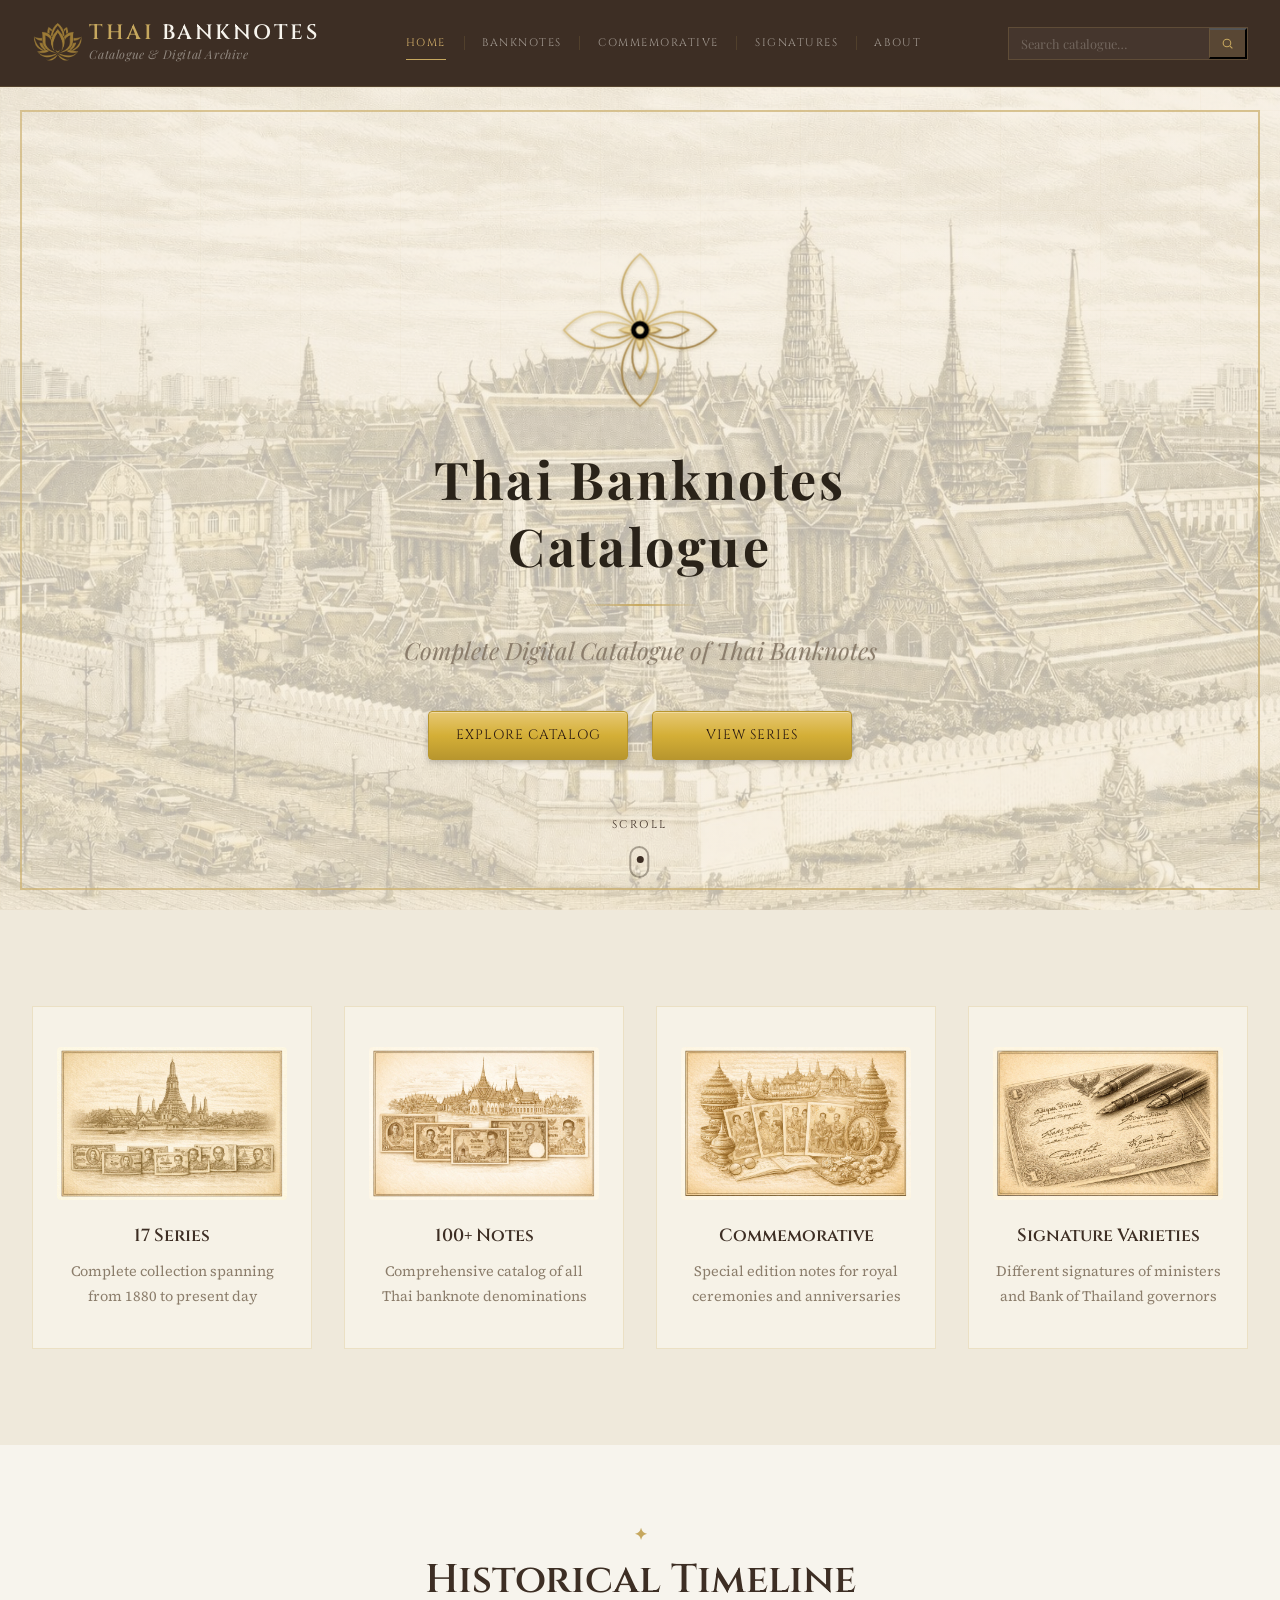
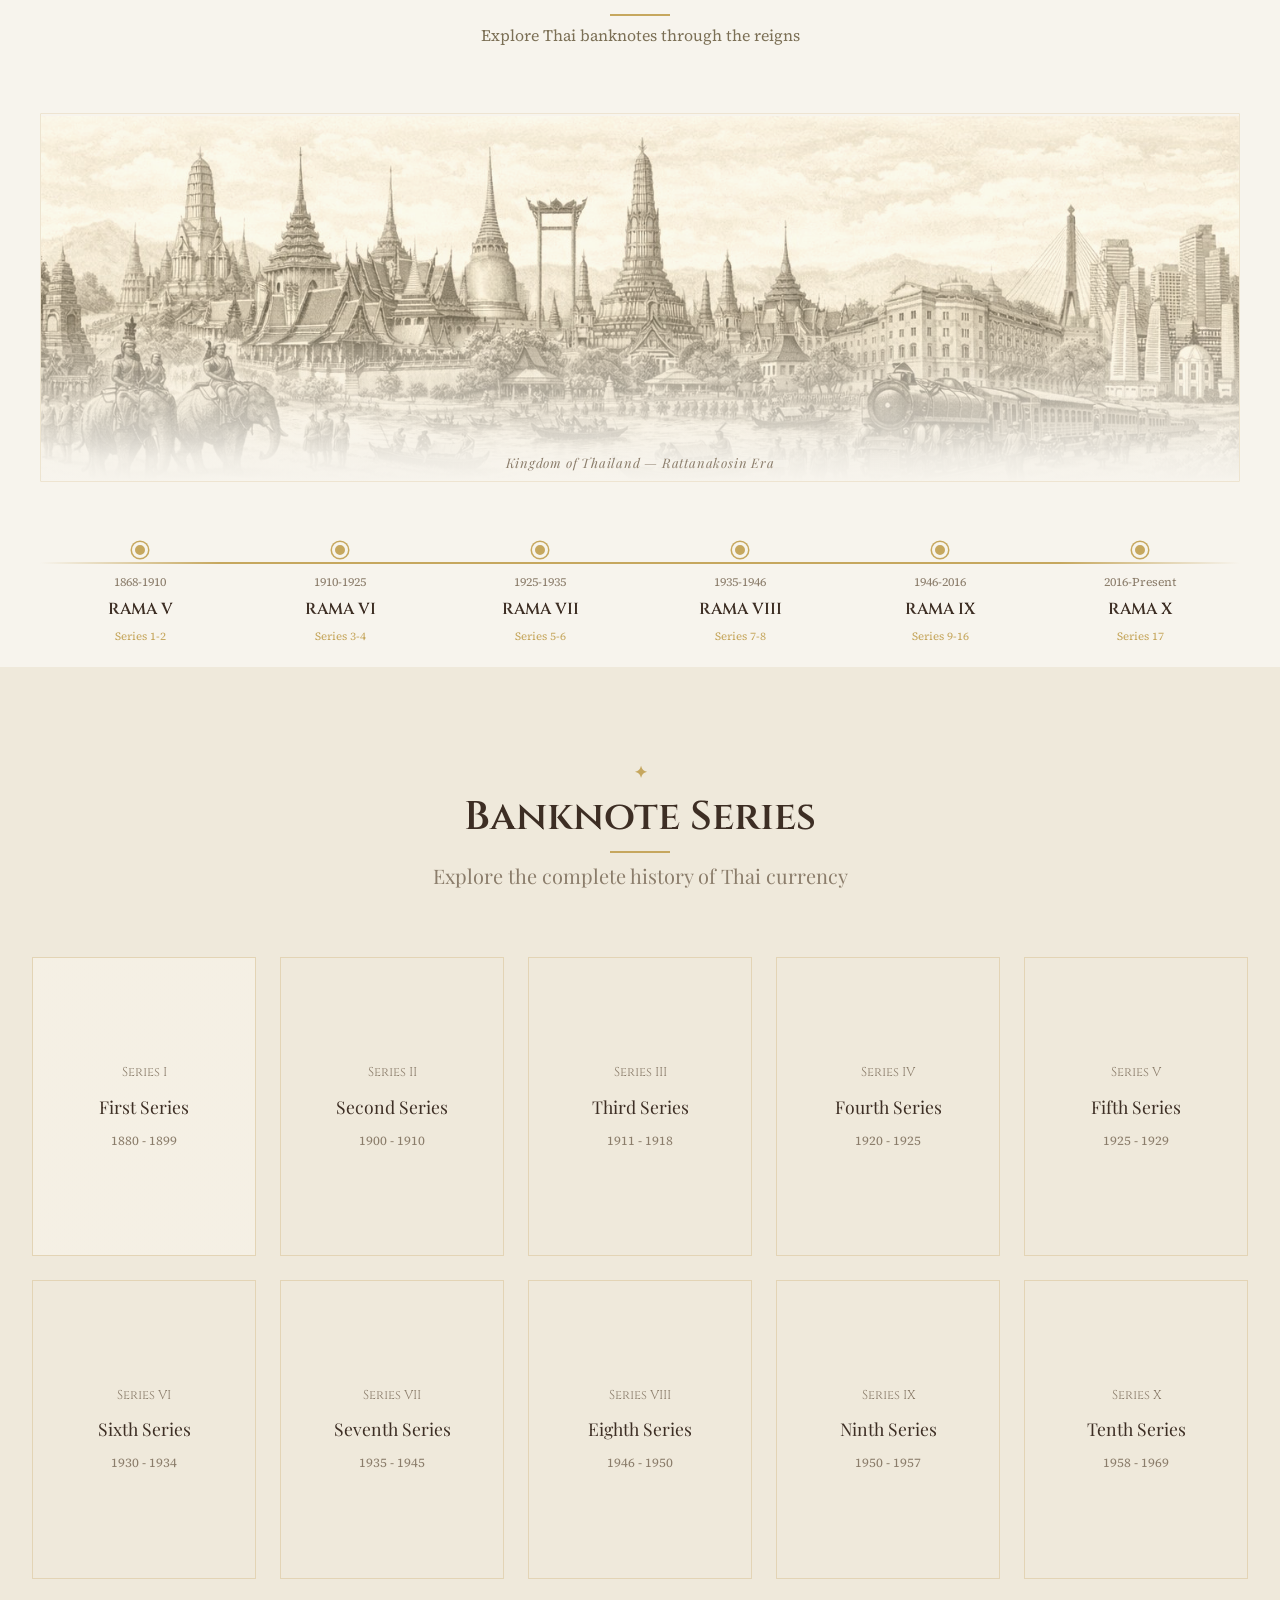
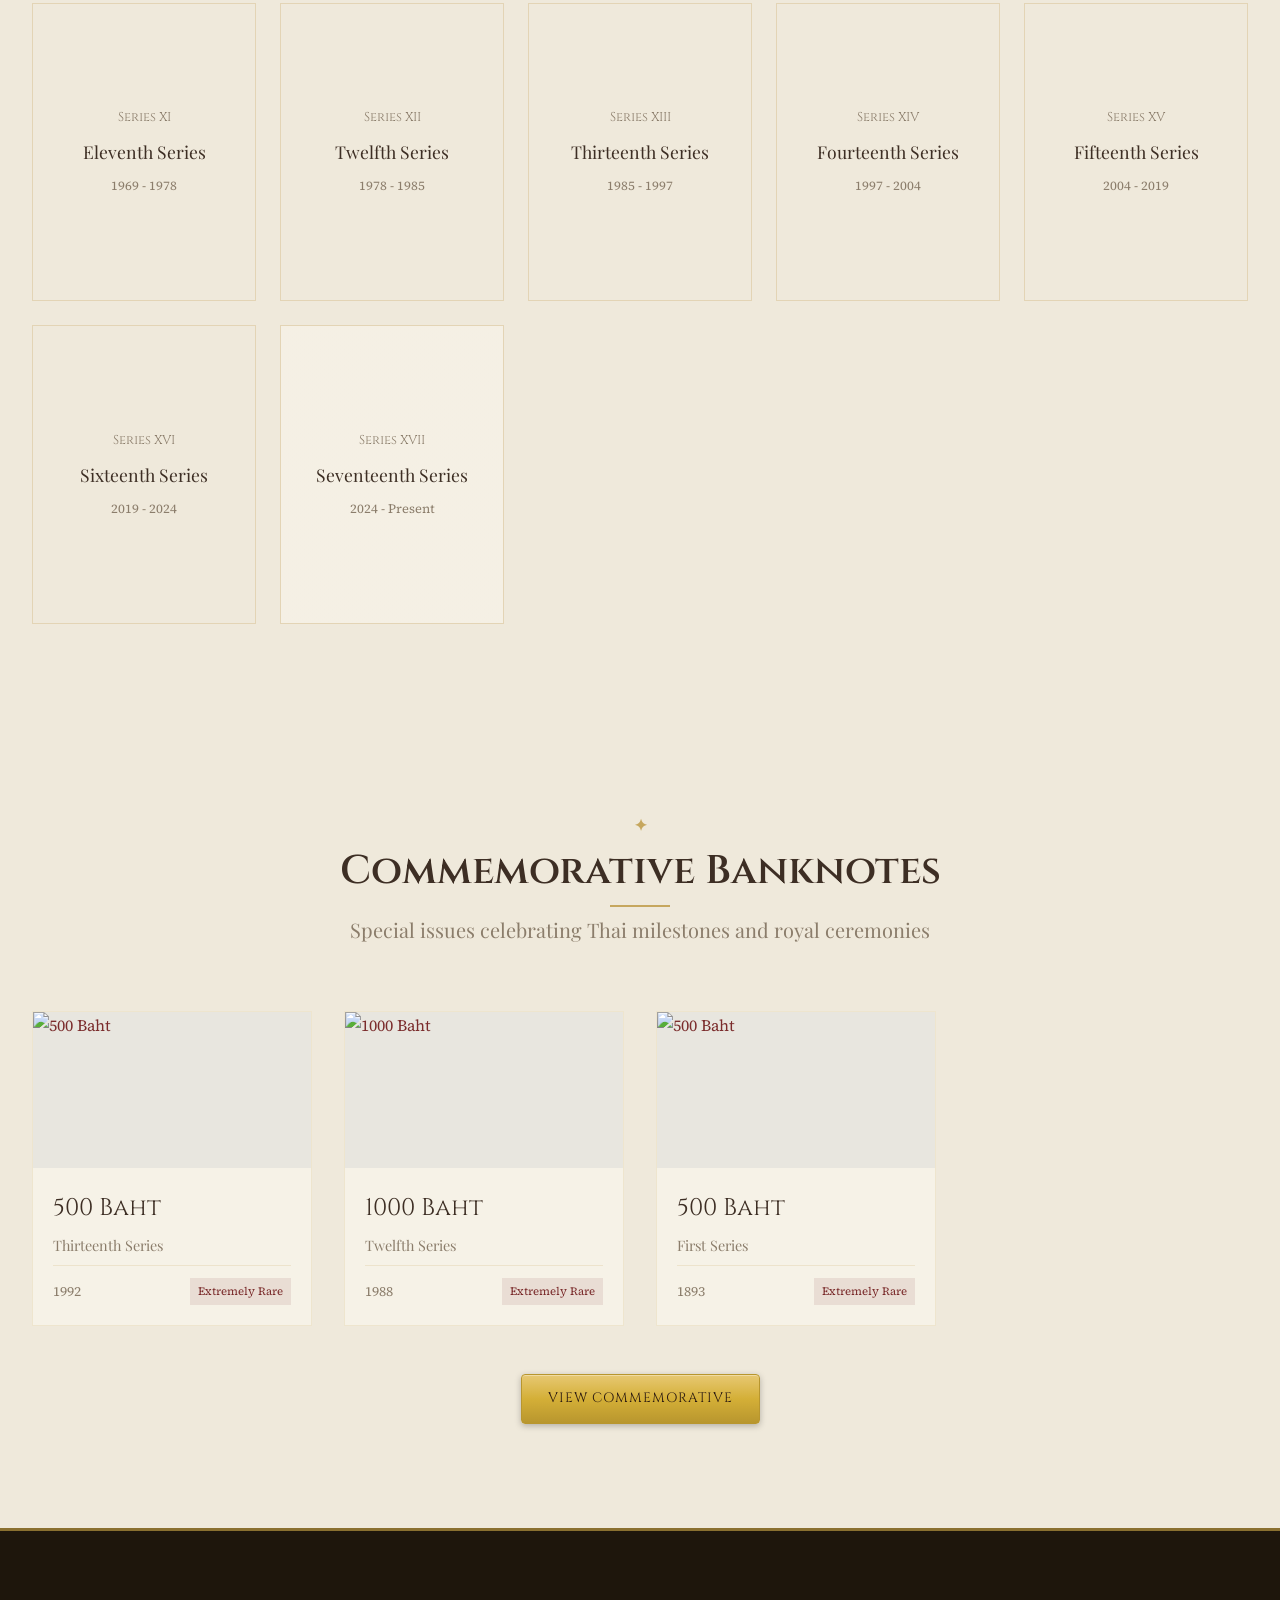
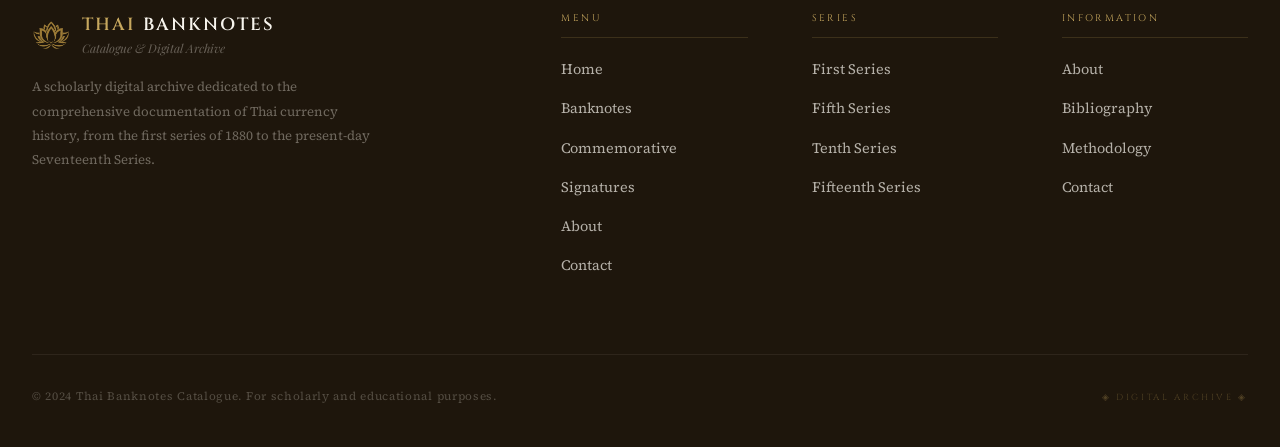
==== commit 5c57a8bd: "fix: restore design" ====
--- a/index.html
+++ b/index.html
@@ -28,13 +28,13 @@
         <nav class="masthead__nav" aria-label="Primary">
           <div class="mnav__item"><a href="index.html" class="mnav__link active">Home</a></div>
           <div class="mnav__sep"></div>
-          <div class="mnav__item"><a href="catalog.html" class="mnav__link">Series</a></div>
+          <div class="mnav__item"><a href="catalog.html" class="mnav__link">Banknotes</a></div>
           <div class="mnav__sep"></div>
-          <div class="mnav__item"><a href="catalog.html" class="mnav__link">Banknotes</a></div>
+          <div class="mnav__item"><a href="commemorative.html" class="mnav__link">Commemorative</a></div>
           <div class="mnav__sep"></div>
           <div class="mnav__item"><a href="signature.html" class="mnav__link">Signatures</a></div>
           <div class="mnav__sep"></div>
-          <div class="mnav__item"><a href="#" class="mnav__link">About</a></div>
+          <div class="mnav__item"><a href="about.html" class="mnav__link">About</a></div>
         </nav>
         <form class="masthead__search-form" role="search" onsubmit="return false">
           <input type="search" class="masthead__search-input" placeholder="Search catalogue…" aria-label="Search">
@@ -52,12 +52,13 @@
   <!-- Mobile Navigation -->
   <nav class="mobile-nav" id="mobileNav">
     <a href="index.html" class="mnav__link active">Home</a>
-    <a href="catalog.html" class="mnav__link">Series & Banknotes</a>
+    <a href="catalog.html" class="mnav__link">Banknotes</a>
+    <a href="commemorative.html" class="mnav__link">Commemorative</a>
     <a href="signature.html" class="mnav__link">Signatures</a>
-    <a href="#" class="mnav__link">About</a>
+    <a href="about.html" class="mnav__link">About</a>
   </nav>
 
-  <div style="height:110px"></div>
+  <div style="height:10px"></div>
 
   <!-- Hero Section -->
   <section class="hero">
@@ -368,10 +369,10 @@
           <div class="series-card__title">Sixteenth Series</div>
           <div class="series-card__year">2019 - 2024</div>
         </a>
-        <a href="series.html?series=seventeenth-series" class="series-card series-xvii">
-          <span class="series-roman">Series XVII</span>
-          <span class="series-name">Seventeenth Series</span>
-          <span class="series-years">2024 - Present</span>
+        <a href="series.html?series=seventeenth-series" class="series-card series-xvii fade-in stagger-4">
+          <div class="series-card__number">Series XVII</div>
+          <div class="series-card__title">Seventeenth Series</div>
+          <div class="series-card__year">2024 - Present</div>
         </a>
       </div>
     </div>
@@ -452,32 +453,35 @@
         </div>
 
         <div>
-          <div class="footer__head">Catalogue</div>
+          <div class="footer__head">Menu</div>
           <ul class="footer__links">
-            <li><a href="catalog.html" class="footer__link">All Series</a></li>
+            <li><a href="index.html" class="footer__link">Home</a></li>
             <li><a href="catalog.html" class="footer__link">Banknotes</a></li>
             <li><a href="commemorative.html" class="footer__link">Commemorative</a></li>
             <li><a href="signature.html" class="footer__link">Signatures</a></li>
+  
+            <li><a href="about.html" class="footer__link">About</a></li>
+            <li><a href="contact.html" class="footer__link">Contact</a></li>
           </ul>
         </div>
 
         <div>
           <div class="footer__head">Series</div>
           <ul class="footer__links">
-            <li><a href="series.html" class="footer__link">First Series</a></li>
-            <li><a href="series.html" class="footer__link">Fifth Series</a></li>
-            <li><a href="series.html" class="footer__link">Tenth Series</a></li>
-            <li><a href="series.html" class="footer__link">Fifteenth Series</a></li>
+            <li><a href="series.html?series=first-series" class="footer__link">First Series</a></li>
+            <li><a href="series.html?series=fifth-series" class="footer__link">Fifth Series</a></li>
+            <li><a href="series.html?series=tenth-series" class="footer__link">Tenth Series</a></li>
+            <li><a href="series.html?series=fifteenth-series" class="footer__link">Fifteenth Series</a></li>
           </ul>
         </div>
 
         <div>
           <div class="footer__head">Information</div>
           <ul class="footer__links">
-            <li><a href="#" class="footer__link">About the Archive</a></li>
+            <li><a href="about.html" class="footer__link">About</a></li>
+            <li><a href="#" class="footer__link">Bibliography</a></li>
             <li><a href="#" class="footer__link">Methodology</a></li>
-            <li><a href="#" class="footer__link">Bibliography</a></li>
-            <li><a href="#" class="footer__link">Contact</a></li>
+            <li><a href="contact.html" class="footer__link">Contact</a></li>
           </ul>
         </div>
       </div>
--- a/css/upgrades.css
+++ b/css/upgrades.css
@@ -6,25 +6,7 @@
 /* ── Timeline panorama upgrade ─────────────────────────────────── */
 .timeline-panorama {
   position: relative;
-  overflow: visible;
-  border: 1px solid rgba(198,167,94,.2);
-  margin-bottom: 2.5rem;
-  line-height: 0; /* remove inline-block gap */
-}
-.timeline-panorama img {
-  width: 100%;
-  height: auto;        /* natural height — no cropping */
-  object-fit: unset;
-  display: block;
-  opacity: .75;
-  filter: sepia(.12) contrast(.96) brightness(1.01);
-  transition: transform 8s ease;
-}
-.timeline-panorama:hover img { transform: scale(1.015); }
-/* ── Timeline panorama upgrade ─────────────────────────────────── */
-.timeline-panorama {
-  position: relative;
-  overflow: hidden;      /* clip needed so fade sits inside image */
+  overflow: hidden;
   border: 1px solid rgba(198,167,94,.2);
   margin-bottom: 2.5rem;
   line-height: 0;
@@ -118,7 +100,7 @@
 /* ── Dark page hero (for inner pages with dark bg) ──────────────── */
 .page-hero-dark {
   background: var(--dark-brown);
-  padding: 7rem 0 3.5rem;
+  padding-bottom: 3.5rem;
   text-align: center;
   position: relative;
   overflow: hidden;
@@ -282,7 +264,7 @@
 /* ── Note hero (banknote-detail.html) ───────────────────────────── */
 .note-hero {
   background: var(--dark-brown);
-  padding: 7rem 0 0;
+  padding-bottom: 0;
   position: relative;
   overflow: hidden;
   text-align: center;
@@ -568,7 +550,7 @@
 /* ── Person page ────────────────────────────────────────────────── */
 .person-hero {
   background: var(--dark-brown);
-  padding: 7rem 0 3.5rem;
+  padding-bottom: 3.5rem;
   text-align: center;
   position: relative;
   overflow: hidden;
@@ -580,20 +562,12 @@
   opacity: .1;
 }
 .person-hero .container { position: relative; z-index: 1; }
-.person-portrait {
-  width: 108px; height: 108px;
-  border-radius: 50%;
-  border: 3px solid var(--gold);
-  object-fit: cover;
-  margin: 0 auto 1.4rem;
-  filter: sepia(.15);
-  box-shadow: 0 0 0 6px rgba(198,167,94,.12);
-}
 .person-name {
   font-family: 'Playfair Display', serif;
   font-size: clamp(1.5rem, 3vw, 2.4rem);
   color: #F7F4ED;
   margin-bottom: .3rem;
+  margin-top: 1.4rem;
 }
 .person-thai { font-size: 1rem; color: rgba(247,244,237,.45); margin-bottom: .75rem; }
 .person-role-badge {
@@ -673,7 +647,7 @@
 /* ── Signature pair header (single sig page) ─────────────────────── */
 .sig-pair-hero {
   background: var(--dark-brown);
-  padding: 7rem 0 3.5rem;
+  padding-bottom: 3.5rem;
   text-align: center;
   position: relative;
   overflow: hidden;
@@ -730,7 +704,7 @@
 /* ── Variety page header ─────────────────────────────────────────── */
 .variety-hero {
   background: var(--dark-brown);
-  padding: 7rem 0 3.5rem;
+  padding-bottom: 3.5rem;
   text-align: center;
   position: relative;
   overflow: hidden;
@@ -770,7 +744,7 @@
 /* ── Series page header ─────────────────────────────────────────── */
 .series-hero {
   background: var(--dark-brown);
-  padding: 7rem 0 3.5rem;
+  padding-bottom: 3.5rem;
   text-align: center;
   position: relative;
   overflow: hidden;
@@ -916,33 +890,8 @@
 
 /* Header logo — уменьшить на 15% */
 .logo-img {
-  width: 61px !important;
+  width: 61px !important;  /* 72 × 0.85 = 61.2 */
   height: auto !important;
-}
-
-/* Footer logo wrapper */
-.footer__logo-wrap {
-  display: flex;
-  align-items: center;
-  gap: .4rem;
-  margin-bottom: .9rem;
-  line-height: 1;
-}
-.footer__logo-img {
-  width: 32px;
-  height: 32px;
-  object-fit: contain;
-  flex-shrink: 0;
-  display: block;
-  margin-top: 0;
-  filter: brightness(0) saturate(100%) invert(72%) sepia(38%) saturate(500%) hue-rotate(5deg) brightness(95%);
-  opacity: .85;
-}
-
-/* Footer brand text — выровнять по центру относительно иконки */
-.footer__logo-wrap .footer__brand {
-  margin-bottom: 0;
-  line-height: 1.2;
 }
 
 /* ═══════════════════════════════════════════════════════════
@@ -978,48 +927,6 @@
   border-bottom: 1px solid rgba(198,167,94,.18);
 }
 
-.masthead__top {
-  display: flex;
-  align-items: center;
-  justify-content: space-between;
-  padding: .6rem var(--m-gutter);
-  border-bottom: 1px solid rgba(198,167,94,.1);
-  max-width: 1280px;
-  margin: 0 auto;
-}
-
-.masthead__tagline {
-  font-family: 'Cinzel', serif;
-  font-size: .58rem;
-  letter-spacing: .28em;
-  text-transform: uppercase;
-  color: rgba(198,167,94,.5);
-}
-
-.masthead__actions {
-  display: flex;
-  align-items: center;
-  gap: .5rem;
-}
-
-.masthead__action-btn {
-  width: 32px;
-  height: 32px;
-  display: flex;
-  align-items: center;
-  justify-content: center;
-  color: rgba(247,244,237,.45);
-  border: 1px solid rgba(198,167,94,.15);
-  border-radius: var(--m-r);
-  transition: all var(--m-dur) var(--m-ease);
-  font-size: .8rem;
-}
-
-.masthead__action-btn:hover {
-  color: var(--m-gold-lt);
-  border-color: rgba(198,167,94,.4);
-}
-
 .masthead__main {
   display: grid;
   grid-template-columns: auto 1fr auto;
@@ -1211,31 +1118,6 @@
   letter-spacing: .2em;
 }
 
-/* Responsive */
-@media (max-width: 1024px) {
-  .masthead__search-form {
-    display: none;
-  }
-  .masthead__main {
-    grid-template-columns: auto 1fr auto;
-  }
-}
-
-@media (max-width: 768px) {
-  .masthead__top {
-    display: none;
-  }
-  .masthead__nav {
-    display: none;
-  }
-  .masthead__hamburger {
-    display: flex;
-  }
-  .masthead__main {
-    justify-content: space-between;
-  }
-}
-
 /* ═══════════════════════════════════════════════════════════
    SITE FOOTER — Museum Style
 ═══════════════════════════════════════════════════════════ */
@@ -1258,6 +1140,18 @@
   margin-bottom: 4rem;
 }
 
+.footer__brand-block {
+  display: flex;
+  align-items: center;
+  gap: .75rem;
+}
+
+.footer__brand-block img {
+  width: 38px;
+  height: 38px;
+  object-fit: contain;
+}
+
 .footer__brand-name {
   font-family: 'Cinzel', serif;
   font-size: 1.1rem;
@@ -1304,7 +1198,7 @@
 .footer__links {
   display: flex;
   flex-direction: column;
-  gap: .55rem;
+  gap: 0;
 }
 
 .footer__link {
@@ -1339,24 +1233,6 @@
   letter-spacing: .3em;
   text-transform: uppercase;
   color: rgba(198,167,94,.3);
-}
-
-@media (max-width: 1100px) {
-  .footer__grid {
-    grid-template-columns: repeat(2, 1fr);
-    gap: 2.5rem;
-  }
-}
-
-@media (max-width: 600px) {
-  .footer__grid {
-    grid-template-columns: 1fr;
-    gap: 2rem;
-  }
-  .footer__bottom {
-    flex-direction: column;
-    text-align: center;
-  }
 }
 
 /* ═══════════════════════════════════════════════════════════
@@ -1474,18 +1350,6 @@
 /* ═══════════════════════════════════════════════════════════
    COMMON UTILITY CLASSES
 ═══════════════════════════════════════════════════════════ */
-.footer__brand-block {
-  display: flex;
-  align-items: center;
-  gap: .75rem;
-}
-
-.footer__brand-block img {
-  width: 38px;
-  height: 38px;
-  object-fit: contain;
-}
-
 .body-text {
   font-family: 'Source Serif Pro', Georgia, serif;
   font-size: 1rem;
@@ -1506,6 +1370,10 @@
   margin-top: 2rem;
 }
 
+.mb-2 {
+  margin-bottom: 2rem;
+}
+
 .flex-row {
   display: flex;
   gap: .5rem;
@@ -1532,10 +1400,6 @@
 
 .spec-link {
   color: var(--m-gold);
-}
-
-.mb-2 {
-  margin-bottom: 2rem;
 }
 
 /* ═══════════════════════════════════════════════════════════
@@ -1738,18 +1602,6 @@
   padding: 0 .75rem;
 }
 
-@media(max-width: 900px) {
-  .catalog-wrap { grid-template-columns: 1fr; }
-  .catalog-sidebar { position: static; height: auto; display: none; }
-  .catalog-sidebar.open { display: block; }
-  .banknote-grid.list-view { display: grid; grid-template-columns: repeat(2,1fr); }
-  .banknote-grid.list-view .banknote-card { display: block; }
-}
-
-@media(max-width: 600px) {
-  .catalog-main { padding: 1.5rem; }
-}
-
 /* ═══════════════════════════════════════════════════════════
    EMPTY STATE
 ═══════════════════════════════════════════════════════════ */
@@ -1780,3 +1632,45 @@
   color: var(--text-muted);
   font-style: italic;
 }
+
+/* Footer logo wrapper */
+.footer__logo-wrap {
+  display: flex;
+  align-items: center;
+  gap: .65rem;
+  margin-bottom: .9rem;
+}
+.footer__logo-img {
+  width: 36px;
+  height: 36px;
+  object-fit: contain;
+  flex-shrink: 0;
+  filter: brightness(0) saturate(100%) invert(72%) sepia(38%) saturate(500%) hue-rotate(5deg) brightness(95%);
+  opacity: .85;
+}
+
+/* ── Fix: gap/stripe between header and dark hero sections ── */
+.note-hero,
+.page-hero,
+.page-hero-dark,
+.series-header,
+.signature-header,
+.variety-header,
+.person-header,
+.commemorative-hero {
+  margin-top: 0;
+}
+
+/* На страницах с тёмным hero — убираем просвет от body background */
+.note-hero { padding-top: calc(3rem + 68px); }
+.page-hero,
+.series-header,
+.series-hero,
+.page-hero-dark,
+.commemorative-hero,
+.signature-header,
+.variety-header,
+.person-header,
+.person-hero {
+  padding-top: calc(3rem + 68px);
+}
